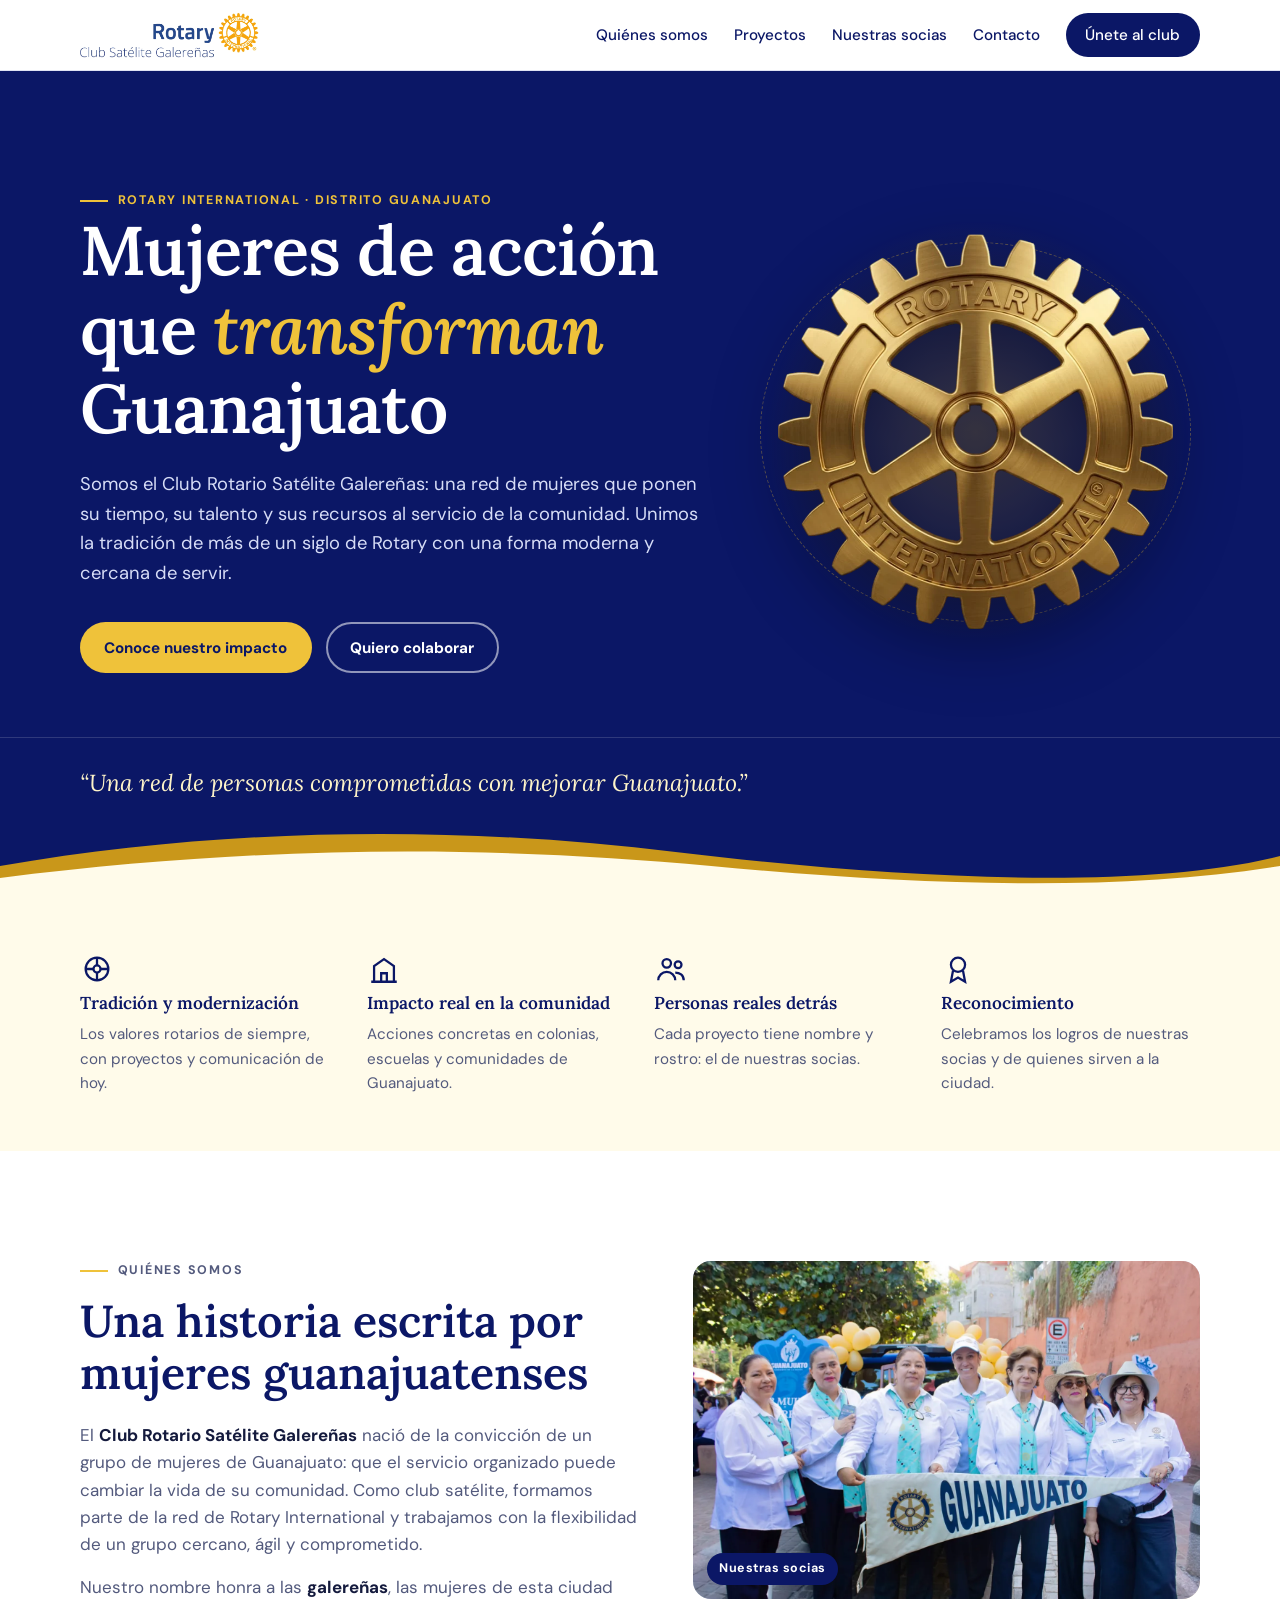
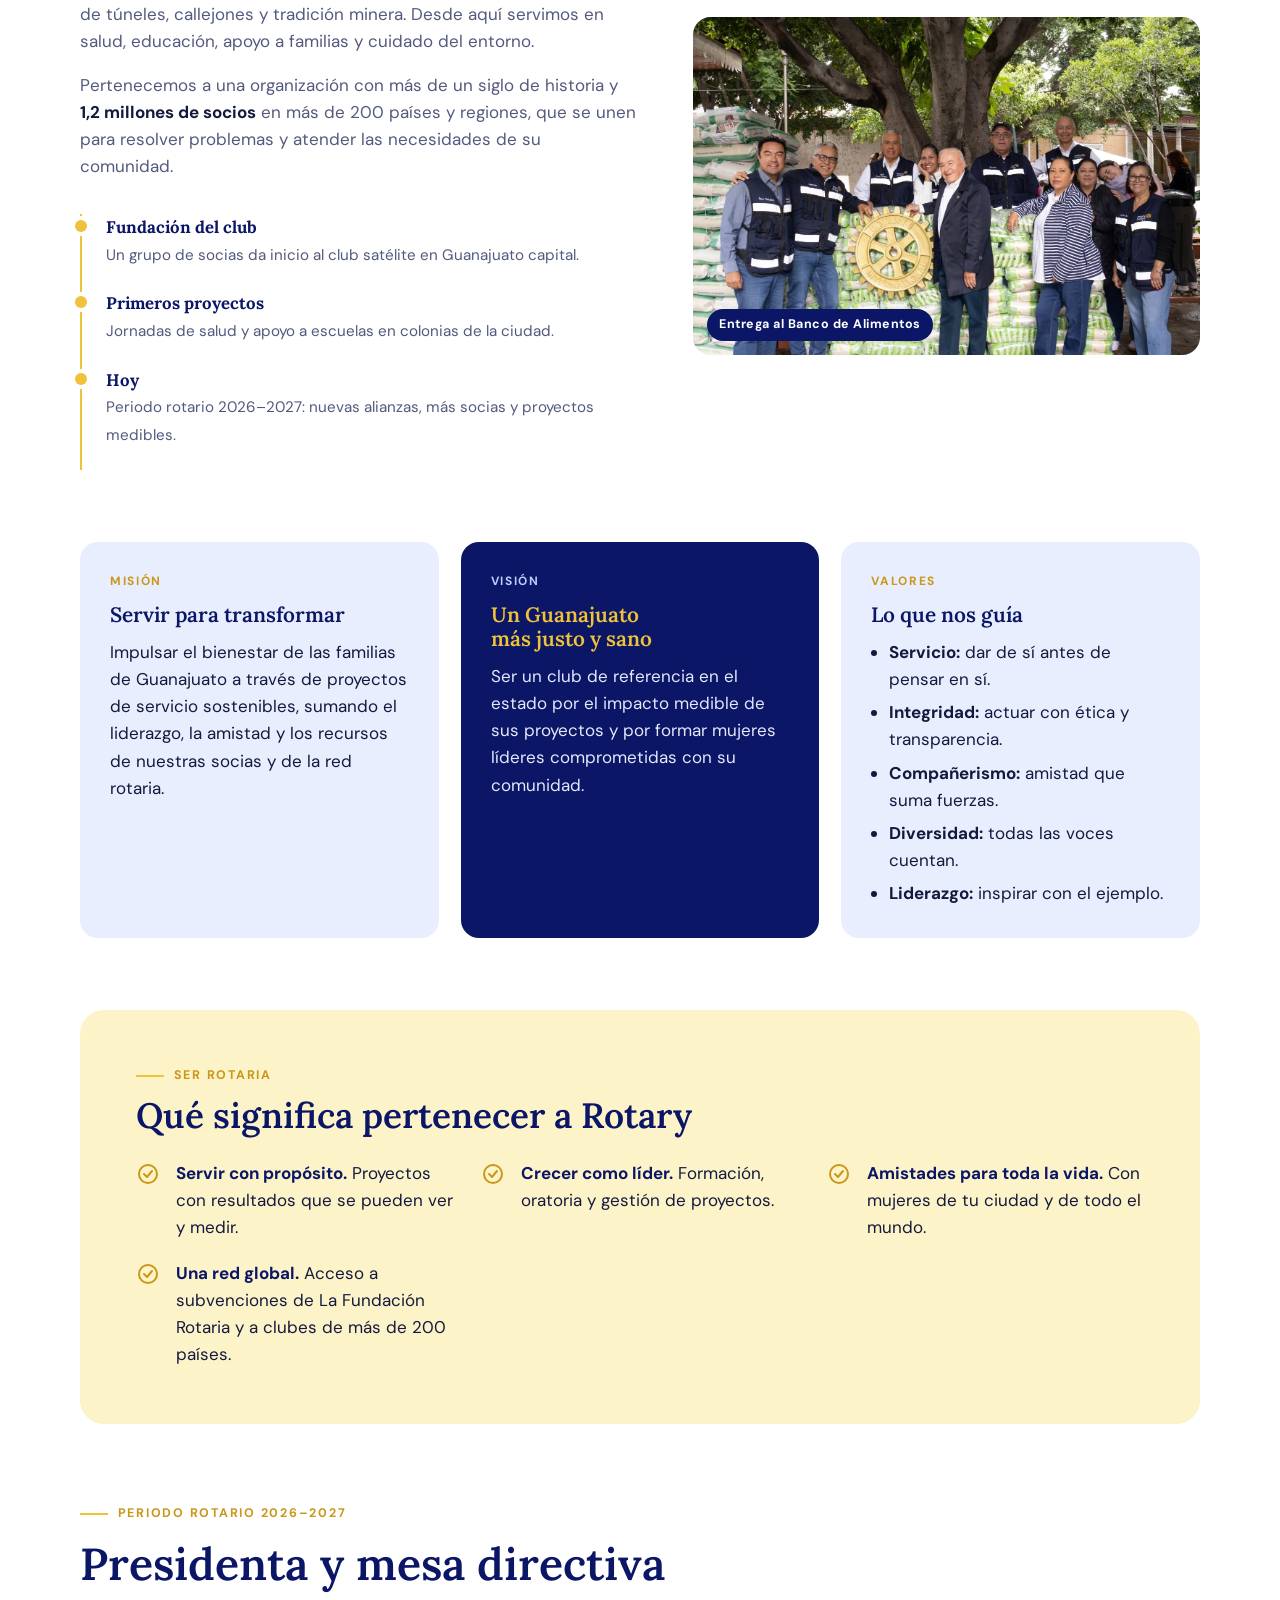
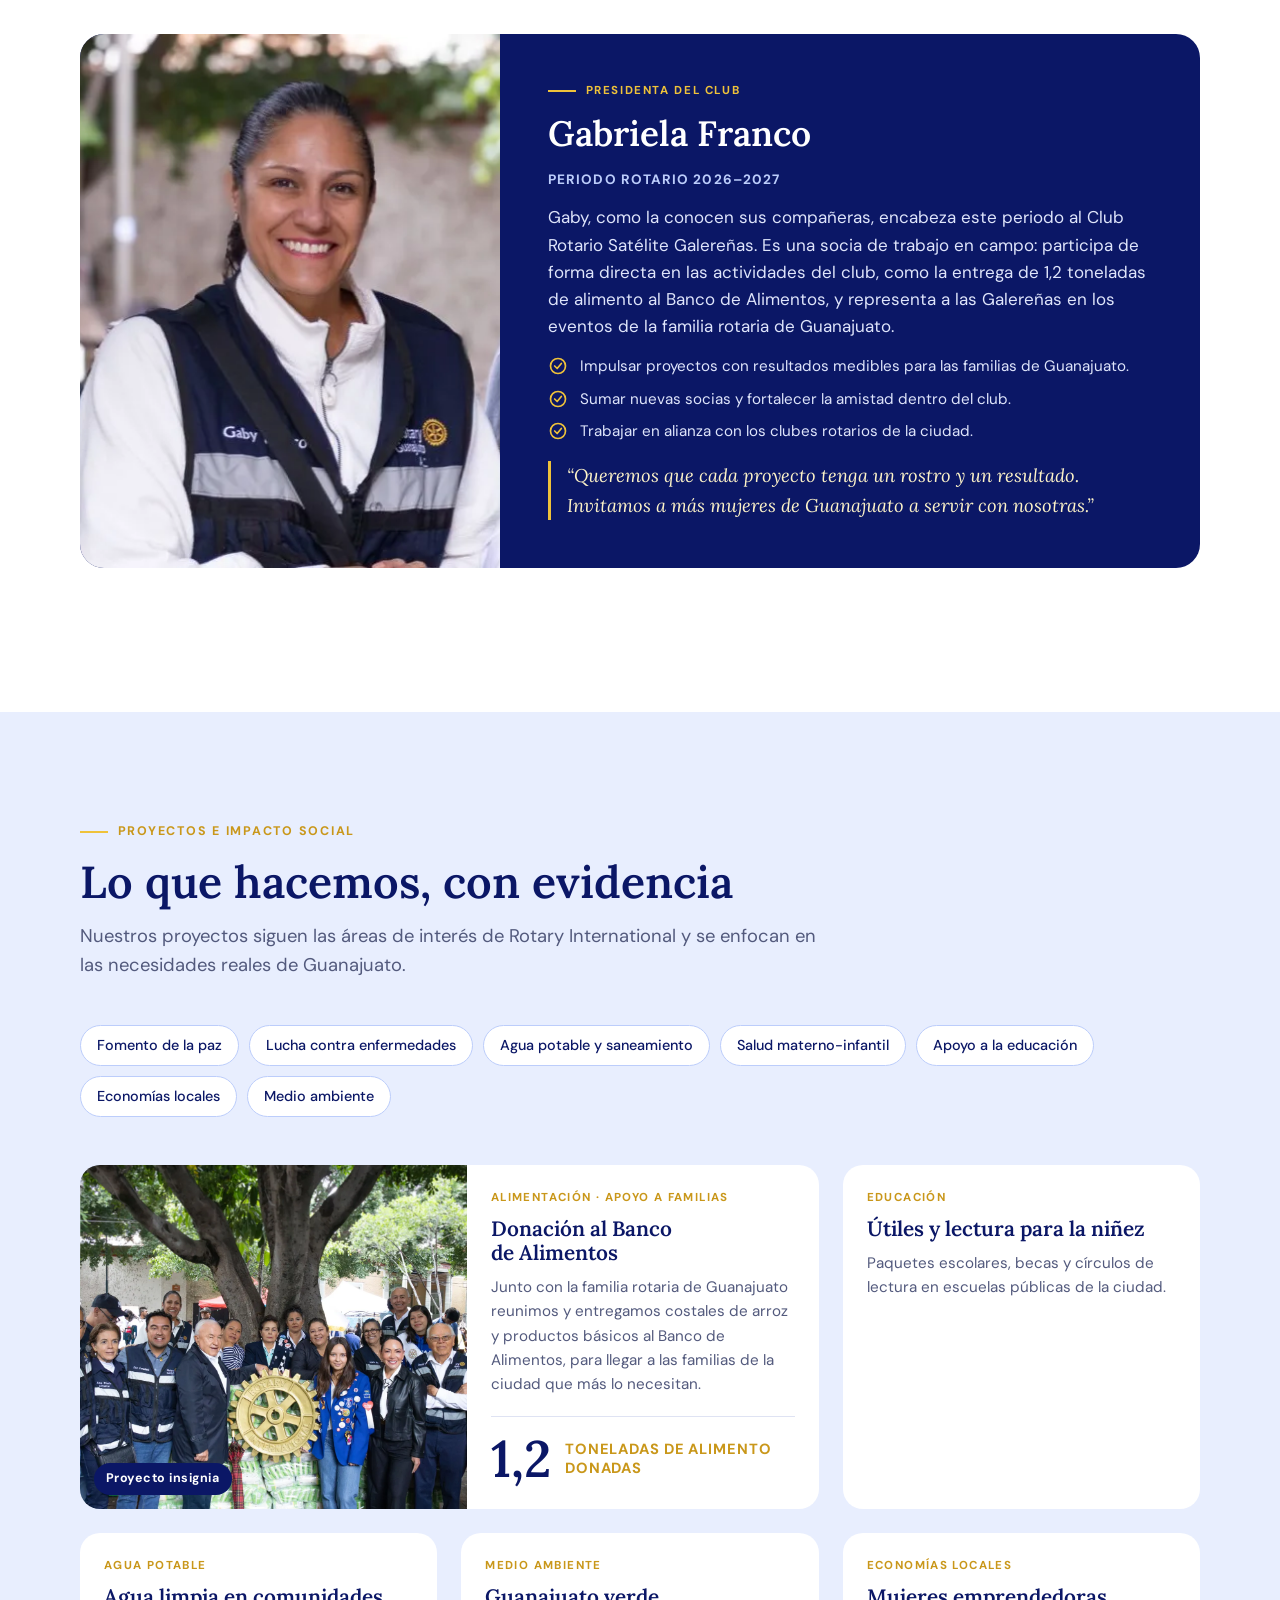
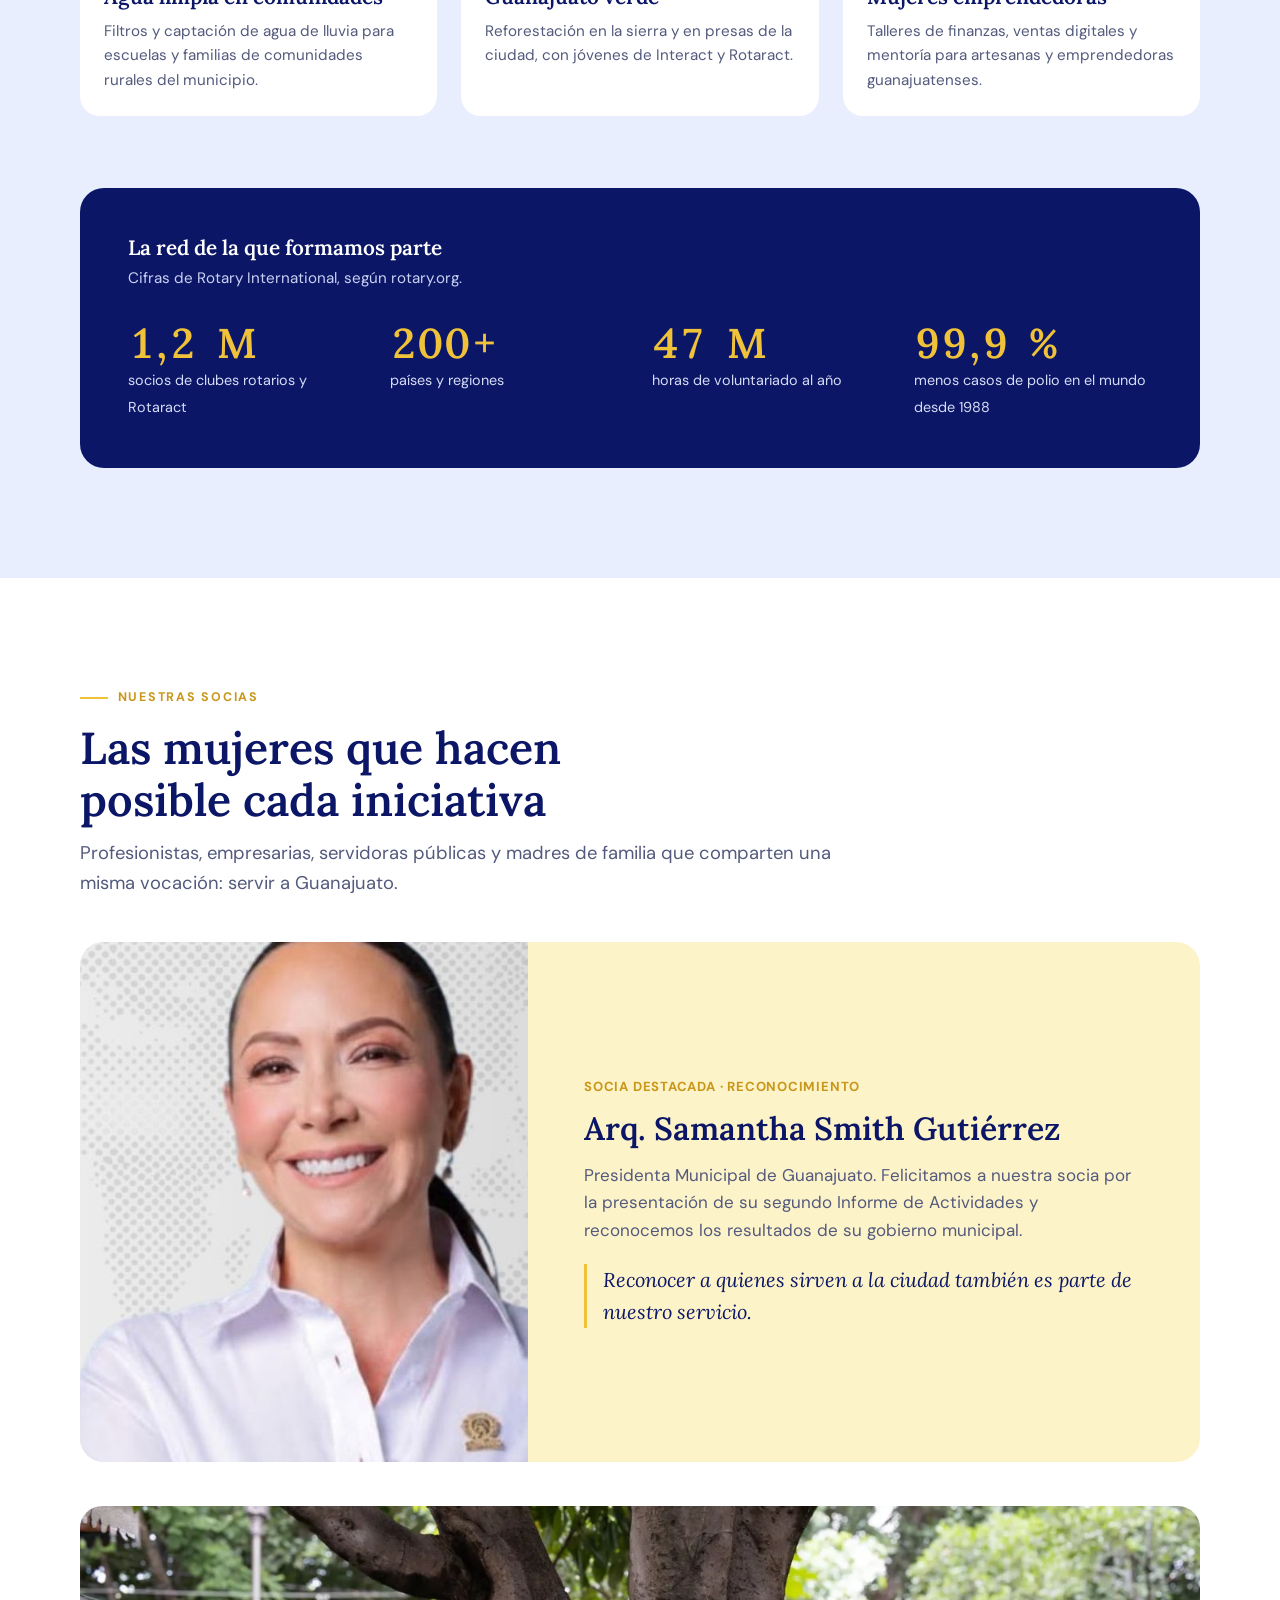
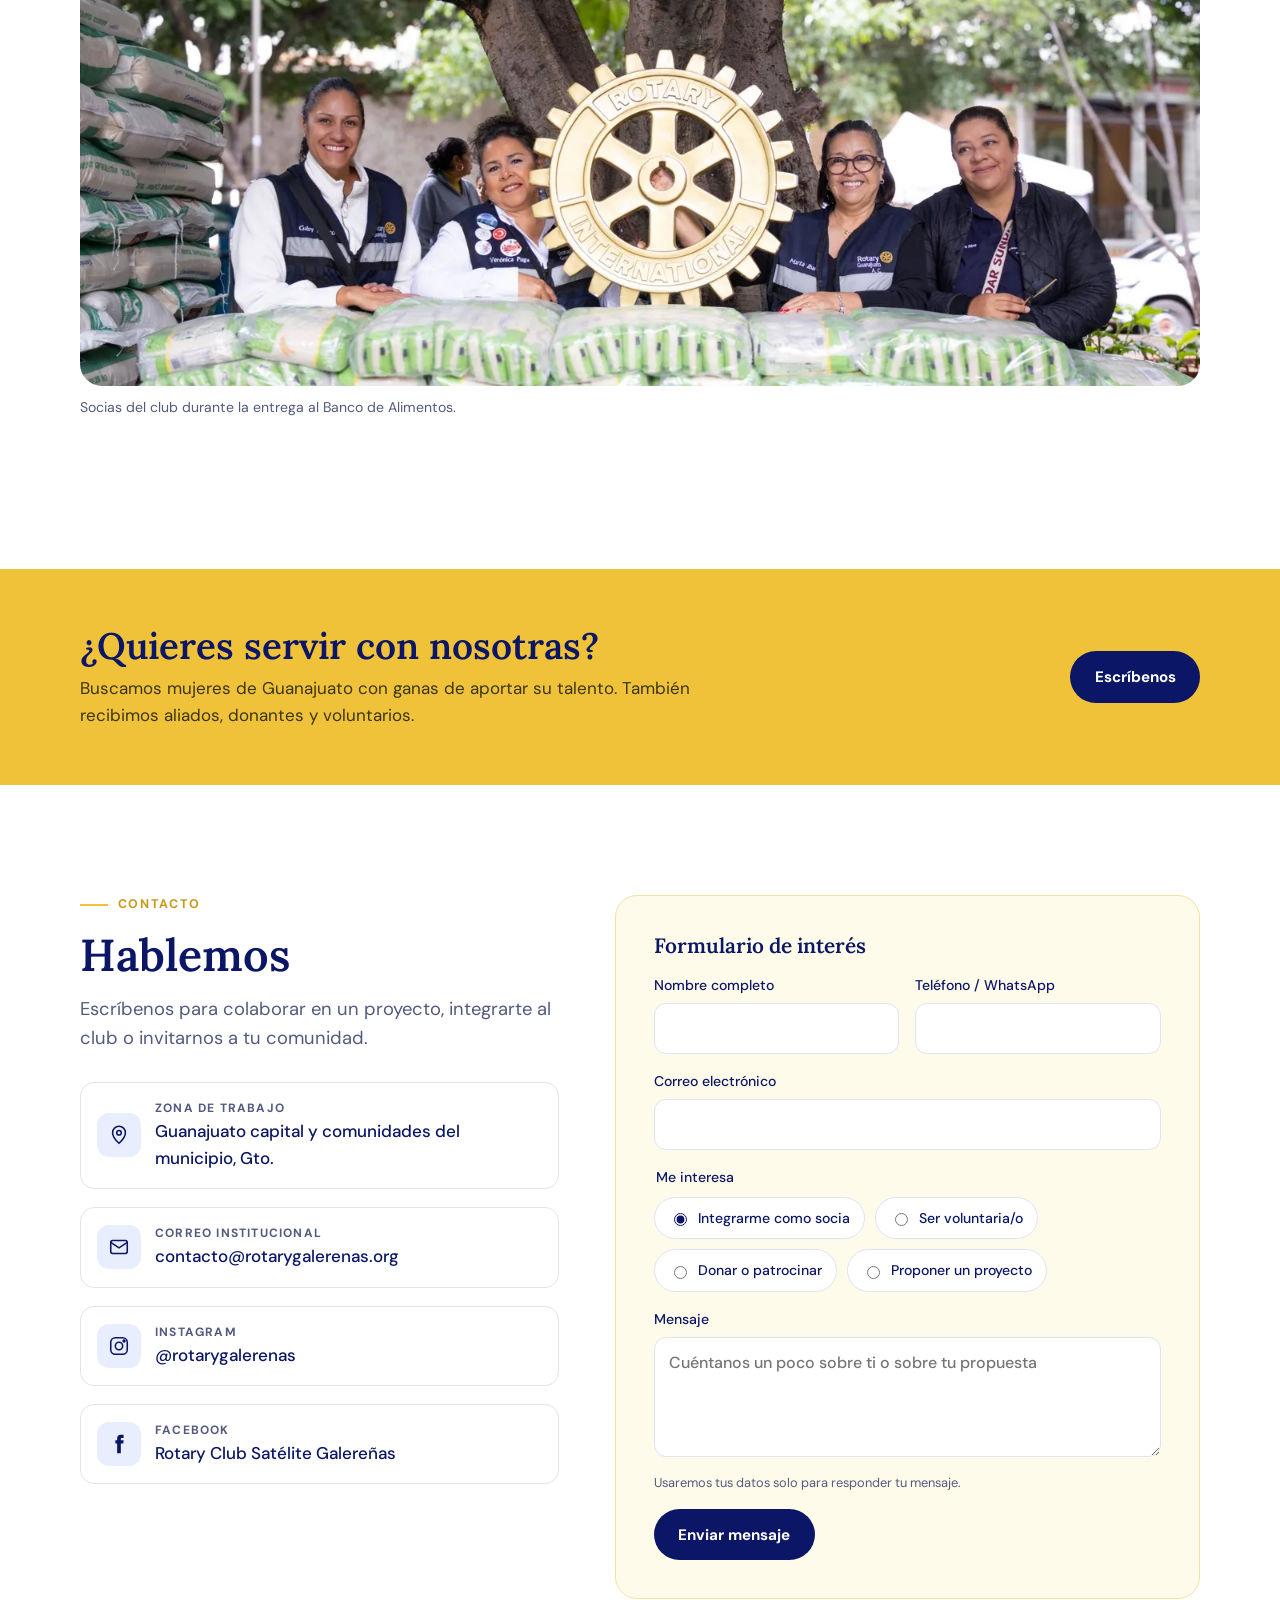
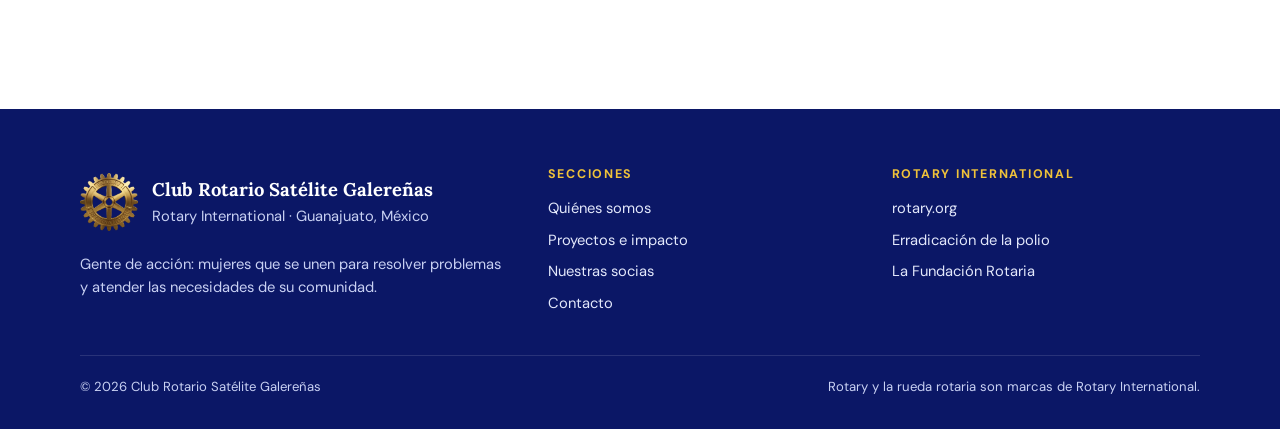
==== index.html @ 15b91aa2 "Add files via upload" ====
<!DOCTYPE html>
<html lang="es">
<head>
<meta charset="utf-8">
<meta name="viewport" content="width=device-width, initial-scale=1, viewport-fit=cover">
<title>Rotary Satélite Galereñas</title>
<meta name="description" content="Club Rotario Satélite Galereñas: mujeres de acción comprometidas con mejorar Guanajuato.">
<meta name="theme-color" content="#0B1766">
<link rel="icon" type="image/png" href="icono.png">
<link rel="apple-touch-icon" href="icono.png">
<!-- Vista previa al compartir el enlace en WhatsApp o Facebook. og:image necesita la dirección completa del sitio publicado. -->
<meta property="og:type" content="website">
<meta property="og:locale" content="es_MX">
<meta property="og:site_name" content="Club Rotario Satélite Galereñas">
<meta property="og:title" content="Club Rotario Satélite Galereñas">
<meta property="og:description" content="Mujeres de acción comprometidas con mejorar Guanajuato.">
<meta property="og:image" content="https://rotarygalerenas.github.io/vista-previa.jpg">
<meta property="og:image:width" content="1200">
<meta property="og:image:height" content="630">
<meta property="og:image:alt" content="Socias del Club Rotario Satélite Galereñas en las calles de Guanajuato">
<meta name="twitter:card" content="summary_large_image">
<link rel="preconnect" href="https://fonts.googleapis.com">
<link rel="preconnect" href="https://fonts.gstatic.com" crossorigin>
<link rel="stylesheet" href="https://fonts.googleapis.com/css2?family=Lora:ital,wght@0,500;0,600;0,700;1,500&family=DM+Sans:opsz,wght@9..40,400;9..40,500;9..40,700&display=swap">
<style>
body{margin:0}img{max-width:100%}[hidden]{display:none!important}

/* Layout: bandas alternas crema / blanco / azul marino; el engrane dorado como hilo visual. Tema único claro, fiel al kit de marca. */
:root{
  --navy:#0B1766; --navy-2:#16257f; --gold:#EFC23A; --gold-deep:#C9971A;
  --cream:#FDF3C8; --cream-soft:#FFFBEA; --lav:#BCCDFB; --lav-soft:#E8EEFE;
  --ink:#141a3d; --muted:#535a7d; --paper:#ffffff; --line:#dfe3f3;
  --f-title:"Lora", Georgia, "Times New Roman", serif;
  --f-body:"DM Sans", system-ui, -apple-system, "Segoe UI", Arial, sans-serif;
  --wrap:1160px;
  color-scheme:light;
}
*{box-sizing:border-box}
html{scroll-behavior:smooth}
@media (prefers-reduced-motion:reduce){html{scroll-behavior:auto}*{animation:none!important;transition:none!important}}
body{background:var(--paper);color:var(--ink);font-family:var(--f-body);font-size:17px;line-height:1.6}
body::before{content:"";position:fixed;inset:0 0 auto;height:env(safe-area-inset-top,0px);z-index:60;background:var(--paper)}
h1,h2,h3{font-family:var(--f-title);color:var(--navy);line-height:1.15;text-wrap:balance;margin:0}
h2{font-size:clamp(1.9rem,4vw,2.8rem);font-weight:600}
h3{font-size:1.3rem;font-weight:600}
p{margin:0}
a{color:inherit}
:focus-visible{outline:3px solid var(--gold);outline-offset:3px;border-radius:4px}
.wrap{max-width:var(--wrap);margin:0 auto;padding-left:max(20px,env(safe-area-inset-left,0px));padding-right:max(20px,env(safe-area-inset-right,0px))}
.eyebrow{font-size:.78rem;font-weight:700;letter-spacing:.14em;text-transform:uppercase;color:var(--gold-deep);display:flex;align-items:center;gap:.6rem}
.eyebrow::before{content:"";width:28px;height:2px;background:var(--gold)}
.lead{font-size:1.15rem;color:var(--muted);max-width:62ch}
section{padding-block:clamp(64px,9vw,110px)}
.sec-head{display:grid;gap:14px;margin-bottom:44px;max-width:760px}
.btn{display:inline-flex;align-items:center;gap:.5rem;font:700 .95rem var(--f-body);padding:.85rem 1.4rem;border-radius:999px;text-decoration:none;border:2px solid transparent;cursor:pointer;transition:transform .2s, background .2s}
.btn:hover{transform:translateY(-2px)}
.btn-gold{background:var(--gold);color:var(--navy)}
.btn-ghost{border-color:rgba(255,255,255,.55);color:#fff;background:transparent}
.btn-navy{background:var(--navy);color:#fff}

/* Header */
header.top{position:sticky;top:env(safe-area-inset-top,0px);z-index:50;background:rgba(255,255,255,.96);backdrop-filter:blur(8px);border-bottom:1px solid var(--line)}
.top .wrap{display:flex;align-items:center;justify-content:space-between;gap:20px;padding-block:12px}
.top img.logo{height:46px;width:auto;display:block}
nav.main{display:flex;gap:26px;align-items:center}
nav.main a{text-decoration:none;font-weight:500;font-size:.95rem;color:var(--navy)}
nav.main a:not(.btn):hover{color:var(--gold-deep)}
nav.main .btn{padding:.6rem 1.1rem;color:#fff}
.menu-btn{display:none;background:none;border:0;padding:8px;cursor:pointer;color:var(--navy)}
@media (max-width:900px){
  .menu-btn{display:block}
  nav.main{position:absolute;top:100%;left:0;right:0;flex-direction:column;align-items:stretch;gap:0;background:#fff;border-bottom:1px solid var(--line);padding:8px max(20px,env(safe-area-inset-right,0px)) 18px max(20px,env(safe-area-inset-left,0px));display:none}
  nav.main.open{display:flex}
  nav.main a{padding:12px 0;border-bottom:1px solid var(--line)}
  nav.main .btn{margin-top:12px;justify-content:center;border-bottom:0}
  .top img.logo{height:38px}
}

/* Hero */
.hero{background:var(--navy);color:#fff;position:relative;overflow:hidden;padding-block:clamp(70px,10vw,120px) 0}
.hero .wrap{display:grid;grid-template-columns:1.25fr .9fr;gap:48px;align-items:center;position:relative;z-index:2}
.hero h1{color:#fff;font-size:clamp(2.4rem,6vw,4.3rem);font-weight:600;letter-spacing:-.01em}
.hero h1 em{font-style:italic;color:var(--gold)}
.hero .lead{color:#d6dcf6;margin-top:22px}
.hero .eyebrow{color:var(--gold)}
.hero-ctas{display:flex;flex-wrap:wrap;gap:14px;margin-top:34px}
.hero-wheel{position:relative;display:grid;place-items:center}
.hero-wheel::before{content:"";position:absolute;width:min(460px,95%);aspect-ratio:1;border-radius:50%;background:radial-gradient(circle,rgba(239,194,58,.28) 0%,rgba(239,194,58,.08) 45%,transparent 70%)}
.hero-wheel img{position:relative;width:min(420px,88%);height:auto;animation:spin 60s linear infinite;filter:drop-shadow(0 18px 36px rgba(0,0,0,.45));will-change:transform}
.hero-wheel:hover img{animation-play-state:paused}
@keyframes spin{to{transform:rotate(360deg)}}
.hero-wheel .ring{position:absolute;inset:2%;border:1px dashed rgba(239,194,58,.35);border-radius:50%}
.hero-quote{margin-top:64px;border-top:1px solid rgba(255,255,255,.15);position:relative;z-index:2}
.hero-quote .wrap{display:block;padding-block:26px}
.hero-quote p{font-family:var(--f-title);font-style:italic;font-size:clamp(1.1rem,2.4vw,1.45rem);color:var(--cream)}
.wave{display:block;width:100%;height:70px;margin-top:-1px}
@media (max-width:820px){.hero .wrap{grid-template-columns:1fr}.hero-wheel{order:-1}.hero-wheel img{width:220px}.hero-wheel::before{width:300px}}

/* Pilares (fortalezas) */
.pillars{background:var(--cream-soft);padding-block:56px}
.pillars .wrap{display:grid;grid-template-columns:repeat(4,1fr);gap:28px}
.pillar{display:grid;gap:8px;align-content:start}
.pillar svg{width:34px;height:34px;color:var(--navy)}
.pillar h3{font-size:1.08rem}
.pillar p{font-size:.95rem;color:var(--muted)}
@media (max-width:860px){.pillars .wrap{grid-template-columns:repeat(2,1fr)}}
@media (max-width:460px){.pillars .wrap{grid-template-columns:1fr}}

/* Quiénes somos */
.about-grid{display:grid;grid-template-columns:1.1fr 1fr;gap:56px;align-items:start}
.about-grid > *{min-width:0}
.story p+p{margin-top:16px}
.story p{color:var(--muted)}
.story strong{color:var(--ink)}
.photo{position:relative;border-radius:18px;overflow:hidden;background:linear-gradient(150deg,var(--lav) 0%,var(--lav-soft) 60%,var(--cream) 100%);aspect-ratio:4/3;max-width:100%;display:grid;place-items:center;color:var(--navy)}
.photo .ph{display:grid;justify-items:center;gap:8px;text-align:center;padding:20px;opacity:.75}
.photo .ph svg{width:44px;height:44px}
.photo .ph span{font-size:.82rem;font-weight:500;letter-spacing:.04em}
.photo img.real{position:absolute;inset:0;width:100%;height:100%;object-fit:cover;display:block}
.photo .cap{z-index:1;position:absolute;left:14px;bottom:14px;background:var(--navy);color:#fff;font-size:.78rem;font-weight:700;padding:6px 12px;border-radius:999px;letter-spacing:.04em}
.timeline{margin-top:34px;display:grid;gap:0;border-left:2px solid var(--gold);padding-left:24px}
.tl{position:relative;padding-bottom:22px}
.tl::before{content:"";position:absolute;left:-31px;top:6px;width:12px;height:12px;border-radius:50%;background:var(--gold);box-shadow:0 0 0 4px #fff}
.tl b{font-family:var(--f-title);color:var(--navy);font-size:1.05rem;display:block}
.tl span{color:var(--muted);font-size:.95rem}
@media (max-width:860px){.about-grid{grid-template-columns:1fr;gap:36px}}

.mvv{display:grid;grid-template-columns:repeat(3,1fr);gap:22px;margin-top:72px}
.mvv article{background:var(--lav-soft);border-radius:18px;padding:30px;display:grid;gap:12px;align-content:start}
.mvv article:nth-child(2){background:var(--navy);color:#e3e8fb}
.mvv article:nth-child(2) h3{color:var(--gold)}
.mvv .k{font-size:.75rem;font-weight:700;letter-spacing:.14em;text-transform:uppercase;color:var(--gold-deep)}
.mvv article:nth-child(2) .k{color:var(--lav)}
.mvv ul{margin:0;padding-left:1.1rem;display:grid;gap:6px}
@media (max-width:860px){.mvv{grid-template-columns:1fr}}

.belong{margin-top:72px;display:grid;grid-template-columns:1fr;gap:48px;align-items:center;background:var(--cream);border-radius:24px;padding:clamp(28px,5vw,56px)}
.belong > *{min-width:0}
.belong ul{list-style:none;margin:24px 0 0;padding:0;display:grid;grid-template-columns:repeat(auto-fit,minmax(240px,1fr));gap:18px 28px}
.belong li{display:grid;grid-template-columns:28px 1fr;gap:12px;align-items:start}
.belong li svg{width:24px;height:24px;color:var(--gold-deep);margin-top:2px}
.belong li b{color:var(--navy)}
.test4{background:#fff;border-radius:18px;padding:28px;border:1px solid #f1e3a6}
.test4 h3{margin-bottom:16px}
.test4 ol{margin:0;padding-left:1.3rem;display:grid;gap:10px;font-family:var(--f-title);font-size:1.08rem;color:var(--navy)}
.test4 small{display:block;margin-top:14px;color:var(--muted);font-size:.85rem}
@media (max-width:860px){.belong{grid-template-columns:1fr}}

/* Mesa directiva */
.board{margin-top:80px}
.board-grid{display:grid;grid-template-columns:repeat(4,1fr);gap:22px}
.member{display:grid;gap:10px;text-align:left}
.avatar{aspect-ratio:1;border-radius:16px;background:var(--lav-soft);display:grid;place-items:center;font-family:var(--f-title);font-size:2rem;color:var(--navy);max-width:100%}
.member.lead-card .avatar{background:var(--navy);color:var(--gold)}
.member b{font-family:var(--f-title);color:var(--navy);font-size:1.05rem}
.member span{font-size:.85rem;color:var(--muted);text-transform:uppercase;letter-spacing:.08em;font-weight:700}
.president{display:grid;grid-template-columns:minmax(0,.75fr) minmax(0,1.25fr);gap:0;align-items:stretch;margin-bottom:34px;border-radius:24px;overflow:hidden;background:var(--navy);color:#dfe5fb}
.president img{width:100%;height:100%;min-height:340px;object-fit:cover;object-position:center 20%;display:block}
.president .pbody{padding:clamp(26px,4vw,48px);display:grid;gap:14px;align-content:center}
.president h3{color:#fff;font-size:clamp(1.6rem,3vw,2.2rem)}
.president .eyebrow{color:var(--gold)}
.president .period{font-size:.85rem;font-weight:700;letter-spacing:.08em;text-transform:uppercase;color:var(--lav)}
.president blockquote{margin:4px 0 0;font-family:var(--f-title);font-style:italic;font-size:1.15rem;color:var(--cream);border-left:3px solid var(--gold);padding-left:16px}
.president ul{margin:0;padding:0;list-style:none;display:grid;gap:8px}
.president li{display:grid;grid-template-columns:22px 1fr;gap:10px;font-size:.95rem}
.president li svg{width:20px;height:20px;color:var(--gold);margin-top:2px}
.note{font-size:.85rem;color:var(--muted);background:var(--cream-soft);border:1px dashed var(--gold);padding:10px 14px;border-radius:10px;margin-top:22px}
@media (max-width:860px){.board-grid{grid-template-columns:repeat(2,1fr)}}
@media (max-width:760px){.president{grid-template-columns:1fr}.president img{min-height:0;aspect-ratio:4/3.4;max-height:420px}}

/* Proyectos */
.projects{background:var(--lav-soft)}
.areas{display:flex;flex-wrap:wrap;gap:10px;margin-bottom:48px}
.chip{background:#fff;border:1px solid var(--lav);color:var(--navy);font-weight:500;font-size:.9rem;padding:8px 16px;border-radius:999px}
.proj-grid{display:grid;grid-template-columns:repeat(3,1fr);gap:24px}
.proj{background:#fff;border-radius:20px;overflow:hidden;display:grid;grid-template-rows:auto 1fr}
.proj .photo{border-radius:0;aspect-ratio:16/10}
.proj .body{padding:24px;display:grid;gap:10px;align-content:start}
.proj .tag{font-size:.72rem;font-weight:700;letter-spacing:.12em;text-transform:uppercase;color:var(--gold-deep)}
.proj p{color:var(--muted);font-size:.95rem}
.proj .res{margin-top:6px;padding-top:12px;border-top:1px solid var(--line);font-size:.88rem;color:var(--navy);font-weight:500}
.big-res{display:flex;align-items:center;gap:14px;margin-top:10px;padding-top:16px;border-top:1px solid var(--line)}
.big-res b{font-family:var(--f-title);font-size:3.2rem;line-height:1;color:var(--navy);font-weight:600}
.big-res span{font-size:.92rem;font-weight:700;color:var(--gold-deep);text-transform:uppercase;letter-spacing:.06em;line-height:1.3}
.proj.feature{grid-column:span 2;grid-template-columns:1.1fr 1fr;grid-template-rows:none}
.proj.feature .photo{aspect-ratio:auto;height:100%;min-height:260px}
@media (max-width:960px){.proj-grid{grid-template-columns:repeat(2,1fr)}.big-res{display:flex;align-items:center;gap:14px;margin-top:10px;padding-top:16px;border-top:1px solid var(--line)}
.big-res b{font-family:var(--f-title);font-size:3.2rem;line-height:1;color:var(--navy);font-weight:600}
.big-res span{font-size:.92rem;font-weight:700;color:var(--gold-deep);text-transform:uppercase;letter-spacing:.06em;line-height:1.3}
.proj.feature{grid-column:span 2}}
@media (max-width:620px){.proj-grid{grid-template-columns:1fr}.big-res{display:flex;align-items:center;gap:14px;margin-top:10px;padding-top:16px;border-top:1px solid var(--line)}
.big-res b{font-family:var(--f-title);font-size:3.2rem;line-height:1;color:var(--navy);font-weight:600}
.big-res span{font-size:.92rem;font-weight:700;color:var(--gold-deep);text-transform:uppercase;letter-spacing:.06em;line-height:1.3}
.proj.feature{grid-column:auto;grid-template-columns:1fr}.proj.feature .photo{min-height:200px}}

.numbers{margin-top:72px;background:var(--navy);border-radius:24px;padding:clamp(28px,5vw,48px);color:#fff}
.numbers h3{color:#fff;margin-bottom:6px}
.numbers > p{color:#c9d1f3;font-size:.95rem}
.num-grid{display:grid;grid-template-columns:repeat(4,1fr);gap:24px;margin-top:30px}
.num b{display:block;font-family:var(--f-title);font-size:clamp(1.8rem,3.6vw,2.6rem);color:var(--gold);font-weight:600;font-variant-numeric:tabular-nums;line-height:1.1}
.num span{font-size:.9rem;color:#d6dcf6}
@media (max-width:820px){.num-grid{grid-template-columns:repeat(2,1fr)}}

/* Socias */
.featured{display:grid;grid-template-columns:.8fr 1.2fr;gap:0;background:var(--cream);border-radius:24px;overflow:hidden;margin-bottom:44px}
.featured > *{min-width:0}
.featured img{width:100%;height:100%;object-fit:cover;object-position:top;display:block;max-height:520px;background:#eee}
.featured .txt{padding:clamp(28px,5vw,56px);display:grid;gap:14px;align-content:center}
.featured .role{font-weight:700;color:var(--gold-deep);letter-spacing:.06em;text-transform:uppercase;font-size:.82rem}
.featured blockquote{margin:6px 0 0;font-family:var(--f-title);font-style:italic;font-size:1.25rem;color:var(--navy);border-left:3px solid var(--gold);padding-left:16px}
@media (max-width:760px){.featured{grid-template-columns:1fr}.featured img{max-height:380px}}
.group-photo{margin:0 0 40px;display:grid;gap:10px}
.group-photo img{width:100%;aspect-ratio:21/9;object-fit:cover;object-position:center 35%;border-radius:22px;display:block}
.group-photo figcaption{font-size:.88rem;color:var(--muted)}
@media (max-width:620px){.group-photo img{aspect-ratio:4/3}}
.socias-grid{display:grid;grid-template-columns:repeat(4,1fr);gap:22px}
.socia{display:grid;gap:8px}
.socia .avatar{border-radius:50% 50% 16px 16px}
.socia:nth-child(3n+1) .avatar{background:var(--cream)}
.socia:nth-child(3n+2) .avatar{background:var(--lav)}
.socia b{font-family:var(--f-title);color:var(--navy)}
.socia span{font-size:.88rem;color:var(--muted)}
.socia .avoc{font-size:.8rem;font-weight:700;color:var(--gold-deep);text-transform:uppercase;letter-spacing:.08em}
@media (max-width:860px){.group-photo{margin:0 0 40px;display:grid;gap:10px}
.group-photo img{width:100%;aspect-ratio:21/9;object-fit:cover;object-position:center 35%;border-radius:22px;display:block}
.group-photo figcaption{font-size:.88rem;color:var(--muted)}
@media (max-width:620px){.group-photo img{aspect-ratio:4/3}}
.socias-grid{grid-template-columns:repeat(2,1fr)}}

/* Únete */
.join{background:var(--gold);padding-block:56px}
.join .wrap{display:flex;flex-wrap:wrap;gap:24px;align-items:center;justify-content:space-between}
.join h2{font-size:clamp(1.6rem,3.4vw,2.3rem)}
.join p{color:#3b3410;margin-top:8px;max-width:56ch}

/* Contacto */
.contact-grid{display:grid;grid-template-columns:.9fr 1.1fr;gap:56px;align-items:start}
.contact-grid > *{min-width:0}
.cinfo{display:grid;gap:18px}
.crow{display:grid;grid-template-columns:44px 1fr;gap:14px;align-items:center;padding:16px;border:1px solid var(--line);border-radius:14px}
.crow .ic{width:44px;height:44px;border-radius:12px;background:var(--lav-soft);display:grid;place-items:center;color:var(--navy)}
.crow .ic svg{width:22px;height:22px}
.crow small{display:block;font-size:.75rem;text-transform:uppercase;letter-spacing:.1em;color:var(--muted);font-weight:700}
.crow .val{font-weight:500;color:var(--navy);word-break:break-word;user-select:all}
.crow a.val{text-decoration:none}
.crow a.val:hover{text-decoration:underline}
form.cform{background:var(--cream-soft);border:1px solid #f1e3a6;border-radius:22px;padding:clamp(22px,4vw,38px);display:grid;gap:16px}
.frow{display:grid;grid-template-columns:1fr 1fr;gap:16px}
.frow > *{min-width:0}
@media (max-width:560px){.frow{grid-template-columns:1fr}}
label{display:grid;gap:6px;font-size:.88rem;font-weight:500;color:var(--navy)}
input,select,textarea{font:inherit;font-size:1rem;padding:12px 14px;border-radius:12px;border:1.5px solid var(--line);background:#fff;color:var(--ink);width:100%}
input:focus,select:focus,textarea:focus{outline:none;border-color:var(--navy);box-shadow:0 0 0 3px var(--lav)}
textarea{min-height:120px;resize:vertical}
.interest{display:flex;flex-wrap:wrap;gap:10px}
.interest label{display:flex;align-items:center;gap:8px;background:#fff;border:1.5px solid var(--line);padding:9px 14px;border-radius:999px;cursor:pointer;font-weight:500}
.interest input{width:auto;accent-color:var(--navy)}
.privacy{font-size:.8rem;color:var(--muted)}
.ok{background:var(--navy);color:#fff;border-radius:16px;padding:20px;display:grid;gap:12px}
.ok b{color:var(--gold);font-family:var(--f-title);font-size:1.15rem}
.ok pre{white-space:pre-wrap;background:rgba(255,255,255,.08);padding:12px;border-radius:10px;font:inherit;font-size:.9rem;margin:0;color:#e3e8fb}
.ok .btn{justify-self:start}
.err{color:#a3221a;font-size:.88rem}
@media (max-width:860px){.contact-grid{grid-template-columns:1fr}}

/* Footer */
footer{background:var(--navy);color:#c9d1f3;padding-block:56px 32px;font-size:.92rem}
footer .grid{display:grid;grid-template-columns:1.4fr 1fr 1fr;gap:36px}
footer .brand{display:flex;gap:14px;align-items:center}
footer .brand img{width:58px;height:auto}
footer .brand b{font-family:var(--f-title);color:#fff;font-size:1.15rem;display:block}
footer h4{color:var(--gold);font-size:.78rem;letter-spacing:.14em;text-transform:uppercase;margin:0 0 12px}
footer ul{list-style:none;margin:0;padding:0;display:grid;gap:8px}
footer a{text-decoration:none;color:#e3e8fb}
footer a:hover{color:var(--gold)}
footer .legal{margin-top:40px;padding-top:20px;border-top:1px solid rgba(255,255,255,.12);display:flex;flex-wrap:wrap;justify-content:space-between;gap:10px;font-size:.82rem}
@media (max-width:760px){footer .grid{grid-template-columns:1fr}}
</style>
</head>
<body>

<!-- ===== SVG reutilizables ===== -->
<svg width="0" height="0" style="position:absolute" aria-hidden="true">
  <symbol id="i-cam" viewBox="0 0 24 24" fill="none" stroke="currentColor" stroke-width="1.6" stroke-linecap="round" stroke-linejoin="round"><path d="M4 8h3l2-3h6l2 3h3v11H4z"/><circle cx="12" cy="13" r="3.5"/></symbol>
  <symbol id="i-check" viewBox="0 0 24 24" fill="none" stroke="currentColor" stroke-width="2" stroke-linecap="round" stroke-linejoin="round"><circle cx="12" cy="12" r="9"/><path d="m8 12 3 3 5-6"/></symbol>
  <symbol id="i-mail" viewBox="0 0 24 24" fill="none" stroke="currentColor" stroke-width="1.7"><rect x="3" y="5" width="18" height="14" rx="2"/><path d="m3 7 9 6 9-6"/></symbol>
  <symbol id="i-pin" viewBox="0 0 24 24" fill="none" stroke="currentColor" stroke-width="1.7"><path d="M12 21s-7-6.2-7-11.5A7 7 0 0 1 19 9.5C19 14.8 12 21 12 21z"/><circle cx="12" cy="9.5" r="2.5"/></symbol>
  <symbol id="i-ig" viewBox="0 0 24 24" fill="none" stroke="currentColor" stroke-width="1.7"><rect x="3" y="3" width="18" height="18" rx="5"/><circle cx="12" cy="12" r="4"/><circle cx="17.5" cy="6.5" r="1" fill="currentColor"/></symbol>
  <symbol id="i-fb" viewBox="0 0 24 24" fill="currentColor"><path d="M14 8V6.5c0-.7.2-1 1.1-1H17V2h-2.8C11 2 10 3.5 10 6v2H8v3.5h2V22h4V11.5h2.7L17 8z"/></symbol>
</svg>

<header class="top">
  <div class="wrap">
    <a href="#inicio" aria-label="Inicio"><img class="logo" src="logo-rotary-galerenas.png" alt="Rotary Club Satélite Galereñas"></a>
    <button class="menu-btn" id="menuBtn" aria-label="Abrir menú" aria-expanded="false" aria-controls="mainNav">
      <svg width="28" height="28" viewBox="0 0 24 24" fill="none" stroke="currentColor" stroke-width="2" stroke-linecap="round"><path d="M4 7h16M4 12h16M4 17h16"/></svg>
    </button>
    <nav class="main" id="mainNav">
      <a href="#quienes">Quiénes somos</a>
      <a href="#proyectos">Proyectos</a>
      <a href="#socias">Nuestras socias</a>
      <a href="#contacto">Contacto</a>
      <a href="#contacto" class="btn btn-navy">Únete al club</a>
    </nav>
  </div>
</header>

<main>
<!-- ===== 1. INICIO ===== -->
<div class="hero" id="inicio">
  <div class="wrap">
    <div>
      <p class="eyebrow">Rotary International · Distrito Guanajuato</p>
      <h1>Mujeres de acción que <em>transforman</em> Guanajuato</h1>
      <p class="lead">Somos el Club Rotario Satélite Galereñas: una red de mujeres que ponen su tiempo, su talento y sus recursos al servicio de la comunidad. Unimos la tradición de más de un siglo de Rotary con una forma moderna y cercana de servir.</p>
      <div class="hero-ctas">
        <a href="#proyectos" class="btn btn-gold">Conoce nuestro impacto</a>
        <a href="#contacto" class="btn btn-ghost">Quiero colaborar</a>
      </div>
    </div>
    <div class="hero-wheel" aria-hidden="true">
      <span class="ring"></span>
      <img src="rueda-rotaria.webp" alt="">
    </div>
  </div>
  <div class="hero-quote"><div class="wrap"><p>“Una red de personas comprometidas con mejorar Guanajuato.”</p></div></div>
  <svg class="wave" viewBox="0 0 1440 70" preserveAspectRatio="none" aria-hidden="true">
    <path d="M0 70V40C260 0 520 0 760 26s520 40 680 4v40z" fill="#C9971A"/>
    <path d="M0 70V52C300 18 560 20 800 40s460 26 640 0v30z" fill="#FFFBEA"/>
  </svg>
</div>

<div class="pillars">
  <div class="wrap">
    <div class="pillar">
      <svg viewBox="0 0 24 24" fill="none" stroke="currentColor" stroke-width="1.6"><circle cx="12" cy="12" r="8"/><circle cx="12" cy="12" r="2.5"/><path d="M12 4v5.5M12 14.5V20M4 12h5.5M14.5 12H20"/></svg>
      <h3>Tradición y modernización</h3>
      <p>Los valores rotarios de siempre, con proyectos y comunicación de hoy.</p>
    </div>
    <div class="pillar">
      <svg viewBox="0 0 24 24" fill="none" stroke="currentColor" stroke-width="1.6"><path d="M3 21h18M5 21V10l7-5 7 5v11M10 21v-6h4v6"/></svg>
      <h3>Impacto real en la comunidad</h3>
      <p>Acciones concretas en colonias, escuelas y comunidades de Guanajuato.</p>
    </div>
    <div class="pillar">
      <svg viewBox="0 0 24 24" fill="none" stroke="currentColor" stroke-width="1.6"><circle cx="9" cy="8" r="3"/><circle cx="17" cy="9" r="2.4"/><path d="M3 20c0-3.3 2.7-6 6-6s6 2.7 6 6M15 14.5c3 0 6 1.8 6 5.5"/></svg>
      <h3>Personas reales detrás</h3>
      <p>Cada proyecto tiene nombre y rostro: el de nuestras socias.</p>
    </div>
    <div class="pillar">
      <svg viewBox="0 0 24 24" fill="none" stroke="currentColor" stroke-width="1.6"><circle cx="12" cy="9" r="5"/><path d="m8.5 13-1.5 8 5-3 5 3-1.5-8"/></svg>
      <h3>Reconocimiento</h3>
      <p>Celebramos los logros de nuestras socias y de quienes sirven a la ciudad.</p>
    </div>
  </div>
</div>

<!-- ===== 2. QUIÉNES SOMOS ===== -->
<section id="quienes">
  <div class="wrap">
    <div class="about-grid">
      <div class="story">
        <div class="sec-head" style="margin-bottom:24px">
          <p class="eyebrow">Quiénes somos</p>
          <h2>Una historia escrita por mujeres guanajuatenses</h2>
        </div>
        <p>El <strong>Club Rotario Satélite Galereñas</strong> nació de la convicción de un grupo de mujeres de Guanajuato: que el servicio organizado puede cambiar la vida de su comunidad. Como club satélite, formamos parte de la red de Rotary International y trabajamos con la flexibilidad de un grupo cercano, ágil y comprometido.</p>
        <p>Nuestro nombre honra a las <strong>galereñas</strong>, las mujeres de esta ciudad de túneles, callejones y tradición minera. Desde aquí servimos en salud, educación, apoyo a familias y cuidado del entorno.</p>
        <p>Pertenecemos a una organización con más de un siglo de historia y <strong>1,2 millones de socios</strong> en más de 200 países y regiones, que se unen para resolver problemas y atender las necesidades de su comunidad.</p>
        <div class="timeline" aria-label="Trayectoria del club">
          <div class="tl"><b>Fundación del club</b><span>Un grupo de socias da inicio al club satélite en Guanajuato capital.</span></div>
          <div class="tl"><b>Primeros proyectos</b><span>Jornadas de salud y apoyo a escuelas en colonias de la ciudad.</span></div>
          <div class="tl"><b>Hoy</b><span>Periodo rotario 2026–2027: nuevas alianzas, más socias y proyectos medibles.</span></div>
        </div>
      </div>
      <div style="display:grid;gap:18px">
        <div class="photo" style="aspect-ratio:3/2">
          <img class="real" src="socias-guanajuato.webp" alt="Socias del club con uniforme blanco y el banderín rotario de Guanajuato en las calles de la ciudad" loading="lazy">
          <span class="cap">Nuestras socias</span>
        </div>
        <div class="photo" style="aspect-ratio:3/2">
          <img class="real" src="banco-de-alimentos.webp" alt="Rotarios de Guanajuato junto a los costales de alimento donados al Banco de Alimentos" loading="lazy">
          <span class="cap">Entrega al Banco de Alimentos</span>
        </div>
      </div>
    </div>

    <div class="mvv">
      <article>
        <span class="k">Misión</span>
        <h3>Servir para transformar</h3>
        <p>Impulsar el bienestar de las familias de Guanajuato a través de proyectos de servicio sostenibles, sumando el liderazgo, la amistad y los recursos de nuestras socias y de la red rotaria.</p>
      </article>
      <article>
        <span class="k">Visión</span>
        <h3>Un Guanajuato más justo y sano</h3>
        <p>Ser un club de referencia en el estado por el impacto medible de sus proyectos y por formar mujeres líderes comprometidas con su comunidad.</p>
      </article>
      <article>
        <span class="k">Valores</span>
        <h3>Lo que nos guía</h3>
        <ul>
          <li><b>Servicio:</b> dar de sí antes de pensar en sí.</li>
          <li><b>Integridad:</b> actuar con ética y transparencia.</li>
          <li><b>Compañerismo:</b> amistad que suma fuerzas.</li>
          <li><b>Diversidad:</b> todas las voces cuentan.</li>
          <li><b>Liderazgo:</b> inspirar con el ejemplo.</li>
        </ul>
      </article>
    </div>

    <div class="belong">
      <div>
        <p class="eyebrow">Ser rotaria</p>
        <h2 style="margin-top:10px;font-size:clamp(1.6rem,3vw,2.2rem)">Qué significa pertenecer a Rotary</h2>
        <ul>
          <li><svg><use href="#i-check"/></svg><span><b>Servir con propósito.</b> Proyectos con resultados que se pueden ver y medir.</span></li>
          <li><svg><use href="#i-check"/></svg><span><b>Crecer como líder.</b> Formación, oratoria y gestión de proyectos.</span></li>
          <li><svg><use href="#i-check"/></svg><span><b>Amistades para toda la vida.</b> Con mujeres de tu ciudad y de todo el mundo.</span></li>
          <li><svg><use href="#i-check"/></svg><span><b>Una red global.</b> Acceso a subvenciones de La Fundación Rotaria y a clubes de más de 200 países.</span></li>
        </ul>
      </div>
    </div>

    <div class="board">
      <div class="sec-head">
        <p class="eyebrow">Periodo rotario 2026–2027</p>
        <h2>Presidenta y mesa directiva</h2>
      </div>
      <article class="president">
        <img src="gabriela-franco.webp" alt="Gabriela Franco, presidenta del Club Rotario Satélite Galereñas" loading="lazy">
        <div class="pbody">
          <span class="eyebrow" style="font-size:.72rem">Presidenta del club</span>
          <h3>Gabriela Franco</h3>
          <span class="period">Periodo rotario 2026–2027</span>
          <p>Gaby, como la conocen sus compañeras, encabeza este periodo al Club Rotario Satélite Galereñas. Es una socia de trabajo en campo: participa de forma directa en las actividades del club, como la entrega de 1,2 toneladas de alimento al Banco de Alimentos, y representa a las Galereñas en los eventos de la familia rotaria de Guanajuato.</p>
          <ul>
            <li><svg><use href="#i-check"/></svg><span>Impulsar proyectos con resultados medibles para las familias de Guanajuato.</span></li>
            <li><svg><use href="#i-check"/></svg><span>Sumar nuevas socias y fortalecer la amistad dentro del club.</span></li>
            <li><svg><use href="#i-check"/></svg><span>Trabajar en alianza con los clubes rotarios de la ciudad.</span></li>
          </ul>
          <blockquote>“Queremos que cada proyecto tenga un rostro y un resultado. Invitamos a más mujeres de Guanajuato a servir con nosotras.”</blockquote>
        </div>
      </article>
      <!-- PENDIENTE: mesa directiva. Quita este comentario cuando estén los nombres y las fotos.
      <div class="board-grid">
        <div class="member"><div class="avatar">S</div><span>Secretaria</span><b>[Nombre]</b></div>
        <div class="member"><div class="avatar">T</div><span>Tesorera</span><b>[Nombre]</b></div>
        <div class="member"><div class="avatar">PE</div><span>Presidenta electa</span><b>[Nombre]</b></div>
        <div class="member"><div class="avatar">FR</div><span>Fundación Rotaria</span><b>[Nombre]</b></div>
        <div class="member"><div class="avatar">SC</div><span>Proyectos de servicio</span><b>[Nombre]</b></div>
        <div class="member"><div class="avatar">IP</div><span>Imagen pública</span><b>[Nombre]</b></div>
        <div class="member"><div class="avatar">M</div><span>Membresía</span><b>[Nombre]</b></div>
        <div class="member"><div class="avatar">PP</div><span>Past presidenta</span><b>[Nombre]</b></div>
      </div>
      -->
    </div>
  </div>
</section>

<!-- ===== 3. PROYECTOS E IMPACTO ===== -->
<section class="projects" id="proyectos">
  <div class="wrap">
    <div class="sec-head">
      <p class="eyebrow">Proyectos e impacto social</p>
      <h2>Lo que hacemos, con evidencia</h2>
      <p class="lead">Nuestros proyectos siguen las áreas de interés de Rotary International y se enfocan en las necesidades reales de Guanajuato.</p>
    </div>
    <div class="areas" aria-label="Áreas de interés de Rotary">
      <span class="chip">Fomento de la paz</span>
      <span class="chip">Lucha contra enfermedades</span>
      <span class="chip">Agua potable y saneamiento</span>
      <span class="chip">Salud materno-infantil</span>
      <span class="chip">Apoyo a la educación</span>
      <span class="chip">Economías locales</span>
      <span class="chip">Medio ambiente</span>
    </div>

    <div class="proj-grid">
      <article class="proj feature">
        <div class="photo"><img class="real" src="donacion-alimentos.webp" alt="Socias y rotarios de Guanajuato reunidos frente a la donación de alimentos con la rueda rotaria" loading="lazy"><span class="cap">Proyecto insignia</span></div>
        <div class="body">
          <span class="tag">Alimentación · Apoyo a familias</span>
          <h3>Donación al Banco de Alimentos</h3>
          <p>Junto con la familia rotaria de Guanajuato reunimos y entregamos costales de arroz y productos básicos al Banco de Alimentos, para llegar a las familias de la ciudad que más lo necesitan.</p>
          <div class="big-res"><b>1,2</b><span>toneladas de alimento<br>donadas</span></div>
        </div>
      </article>
      <article class="proj">
        <div class="body">
          <span class="tag">Educación</span>
          <h3>Útiles y lectura para la niñez</h3>
          <p>Paquetes escolares, becas y círculos de lectura en escuelas públicas de la ciudad.</p>
        </div>
      </article>
      <article class="proj">
        <div class="body">
          <span class="tag">Agua potable</span>
          <h3>Agua limpia en comunidades</h3>
          <p>Filtros y captación de agua de lluvia para escuelas y familias de comunidades rurales del municipio.</p>
        </div>
      </article>
      <article class="proj">
        <div class="body">
          <span class="tag">Medio ambiente</span>
          <h3>Guanajuato verde</h3>
          <p>Reforestación en la sierra y en presas de la ciudad, con jóvenes de Interact y Rotaract.</p>
        </div>
      </article>
      <article class="proj">
        <div class="body">
          <span class="tag">Economías locales</span>
          <h3>Mujeres emprendedoras</h3>
          <p>Talleres de finanzas, ventas digitales y mentoría para artesanas y emprendedoras guanajuatenses.</p>
        </div>
      </article>
    </div>

    <div class="numbers">
      <h3>La red de la que formamos parte</h3>
      <p>Cifras de Rotary International, según rotary.org.</p>
      <div class="num-grid">
        <div class="num"><b>1,2 M</b><span>socios de clubes rotarios y Rotaract</span></div>
        <div class="num"><b>200+</b><span>países y regiones</span></div>
        <div class="num"><b>47 M</b><span>horas de voluntariado al año</span></div>
        <div class="num"><b>99,9 %</b><span>menos casos de polio en el mundo desde 1988</span></div>
      </div>
    </div>
  </div>
</section>

<!-- ===== NUESTRAS SOCIAS ===== -->
<section id="socias">
  <div class="wrap">
    <div class="sec-head">
      <p class="eyebrow">Nuestras socias</p>
      <h2>Las mujeres que hacen posible cada iniciativa</h2>
      <p class="lead">Profesionistas, empresarias, servidoras públicas y madres de familia que comparten una misma vocación: servir a Guanajuato.</p>
    </div>

    <article class="featured">
      <img src="samantha-smith.jpg" alt="Arq. Samantha Smith Gutiérrez, socia del club" loading="lazy">
      <div class="txt">
        <span class="role">Socia destacada · Reconocimiento</span>
        <h3 style="font-size:clamp(1.5rem,3vw,2rem)">Arq. Samantha Smith Gutiérrez</h3>
        <p style="color:var(--muted)">Presidenta Municipal de Guanajuato. Felicitamos a nuestra socia por la presentación de su segundo Informe de Actividades y reconocemos los resultados de su gobierno municipal.</p>
        <blockquote>Reconocer a quienes sirven a la ciudad también es parte de nuestro servicio.</blockquote>
      </div>
    </article>

    <figure class="group-photo">
      <img src="socias-rueda.webp" alt="Cuatro socias del club sonriendo junto a la rueda rotaria dorada y los costales de alimento" loading="lazy">
      <figcaption>Socias del club durante la entrega al Banco de Alimentos.</figcaption>
    </figure>
    <!-- PENDIENTE: tarjetas de socias. Quita este comentario cuando estén los nombres, profesiones y fotos.
    <div class="socias-grid">
      <div class="socia"><div class="avatar">AM</div><span class="avoc">Educación</span><b>[Nombre de socia]</b><span>[Profesión]. Coordina el programa de lectura en escuelas.</span></div>
      <div class="socia"><div class="avatar">LR</div><span class="avoc">Salud</span><b>[Nombre de socia]</b><span>[Profesión]. Organiza las jornadas de salud materno-infantil.</span></div>
      <div class="socia"><div class="avatar">GP</div><span class="avoc">Medio ambiente</span><b>[Nombre de socia]</b><span>[Profesión]. Lidera las brigadas de reforestación.</span></div>
      <div class="socia"><div class="avatar">MC</div><span class="avoc">Emprendimiento</span><b>[Nombre de socia]</b><span>[Profesión]. Mentora de mujeres emprendedoras.</span></div>
    </div>
    <p class="note">Cada socia que desee participar puede enviar una foto, su profesión y una frase sobre por qué sirve en Rotary.</p>
    -->
  </div>
</section>

<div class="join">
  <div class="wrap">
    <div>
      <h2>¿Quieres servir con nosotras?</h2>
      <p>Buscamos mujeres de Guanajuato con ganas de aportar su talento. También recibimos aliados, donantes y voluntarios.</p>
    </div>
    <a href="#contacto" class="btn btn-navy">Escríbenos</a>
  </div>
</div>

<!-- ===== 7. CONTACTO ===== -->
<section id="contacto">
  <div class="wrap">
    <div class="contact-grid">
      <div>
        <div class="sec-head" style="margin-bottom:28px">
          <p class="eyebrow">Contacto</p>
          <h2>Hablemos</h2>
          <p class="lead">Escríbenos para colaborar en un proyecto, integrarte al club o invitarnos a tu comunidad.</p>
        </div>
        <div class="cinfo">
          <div class="crow"><span class="ic"><svg><use href="#i-pin"/></svg></span><div><small>Zona de trabajo</small><span class="val">Guanajuato capital y comunidades del municipio, Gto.</span></div></div>
          <div class="crow"><span class="ic"><svg><use href="#i-mail"/></svg></span><div><small>Correo institucional</small><span class="val" id="mailVal">contacto@rotarygalerenas.org</span></div></div>
          <div class="crow"><span class="ic"><svg><use href="#i-ig"/></svg></span><div><small>Instagram</small><a class="val" href="https://www.instagram.com/" target="_blank" rel="noopener">@rotarygalerenas</a></div></div>
          <div class="crow"><span class="ic"><svg><use href="#i-fb"/></svg></span><div><small>Facebook</small><a class="val" href="https://www.facebook.com/" target="_blank" rel="noopener">Rotary Club Satélite Galereñas</a></div></div>
        </div>
      </div>

      <!-- Para recibir los mensajes al publicar el sitio, conecta este formulario a un servicio como Formspree o Google Forms (atributo action). -->
      <form class="cform" id="cform" novalidate>
        <h3>Formulario de interés</h3>
        <div class="frow">
          <label for="f-name">Nombre completo<input id="f-name" name="nombre" autocomplete="name" required></label>
          <label for="f-phone">Teléfono / WhatsApp<input id="f-phone" name="telefono" type="tel" autocomplete="tel"></label>
        </div>
        <label for="f-email">Correo electrónico<input id="f-email" name="correo" type="email" autocomplete="email" required></label>
        <fieldset style="border:0;padding:0;margin:0;display:grid;gap:8px">
          <legend style="font-size:.88rem;font-weight:500;color:var(--navy);margin-bottom:8px">Me interesa</legend>
          <div class="interest">
            <label for="i1"><input type="radio" id="i1" name="interes" value="Integrarme como socia" checked> Integrarme como socia</label>
            <label for="i2"><input type="radio" id="i2" name="interes" value="Colaborar como voluntaria/o"> Ser voluntaria/o</label>
            <label for="i3"><input type="radio" id="i3" name="interes" value="Donar o patrocinar"> Donar o patrocinar</label>
            <label for="i4"><input type="radio" id="i4" name="interes" value="Proponer un proyecto"> Proponer un proyecto</label>
          </div>
        </fieldset>
        <label for="f-msg">Mensaje<textarea id="f-msg" name="mensaje" placeholder="Cuéntanos un poco sobre ti o sobre tu propuesta"></textarea></label>
        <p class="err" id="ferr" hidden></p>
        <p class="privacy">Usaremos tus datos solo para responder tu mensaje.</p>
        <button class="btn btn-navy" type="submit" style="justify-self:start">Enviar mensaje</button>
        <div class="ok" id="fok" hidden>
          <b>Tu mensaje está listo</b>
          <span>Copia el texto y envíalo al correo del club.</span>
          <pre id="fsum"></pre>
          <button type="button" class="btn btn-gold" id="copyBtn">Copiar mensaje</button>
        </div>
      </form>
    </div>
  </div>
</section>
</main>

<footer>
  <div class="wrap">
    <div class="grid">
      <div style="display:grid;gap:14px">
        <div class="brand"><img src="rueda-rotaria.webp" alt=""><div><b>Club Rotario Satélite Galereñas</b><span>Rotary International · Guanajuato, México</span></div></div>
        <p>Gente de acción: mujeres que se unen para resolver problemas y atender las necesidades de su comunidad.</p>
      </div>
      <div>
        <h4>Secciones</h4>
        <ul><li><a href="#quienes">Quiénes somos</a></li><li><a href="#proyectos">Proyectos e impacto</a></li><li><a href="#socias">Nuestras socias</a></li><li><a href="#contacto">Contacto</a></li></ul>
      </div>
      <div>
        <h4>Rotary International</h4>
        <ul><li><a href="https://www.rotary.org/es-mx" target="_blank" rel="noopener">rotary.org</a></li><li><a href="https://www.endpolio.org/es" target="_blank" rel="noopener">Erradicación de la polio</a></li><li><a href="https://my.rotary.org/es/donate" target="_blank" rel="noopener">La Fundación Rotaria</a></li></ul>
      </div>
    </div>
    <div class="legal"><span>© 2026 Club Rotario Satélite Galereñas</span><span>Rotary y la rueda rotaria son marcas de Rotary International.</span></div>
  </div>
</footer>


<script>
(function(){
  var btn=document.getElementById('menuBtn'), nav=document.getElementById('mainNav');
  btn.addEventListener('click',function(){var o=nav.classList.toggle('open');btn.setAttribute('aria-expanded',o)});
  nav.addEventListener('click',function(e){if(e.target.tagName==='A'){nav.classList.remove('open');btn.setAttribute('aria-expanded','false')}});

  var f=document.getElementById('cform'), err=document.getElementById('ferr'), ok=document.getElementById('fok'), sum=document.getElementById('fsum');
  f.addEventListener('submit',function(e){
    e.preventDefault();
    var n=f.nombre.value.trim(), m=f.correo.value.trim();
    if(!n||!/^\S+@\S+\.\S+$/.test(m)){err.textContent='Escribe tu nombre y un correo válido (ejemplo: nombre@correo.com).';err.hidden=false;return;}
    err.hidden=true;
    var interes=(f.querySelector('input[name=interes]:checked')||{}).value||'';
    sum.textContent='Hola, Club Rotario Satélite Galereñas.\nSoy '+n+'.\nMe interesa: '+interes+'.\nCorreo: '+m+(f.telefono.value.trim()?'\nTeléfono: '+f.telefono.value.trim():'')+(f.mensaje.value.trim()?'\n\n'+f.mensaje.value.trim():'');
    ok.hidden=false; ok.scrollIntoView({behavior:'smooth',block:'nearest'});
  });
  document.getElementById('copyBtn').addEventListener('click',function(){
    var b=this, t=sum.textContent;
    function sel(){var r=document.createRange();r.selectNodeContents(sum);var s=getSelection();s.removeAllRanges();s.addRange(r);b.textContent='Texto seleccionado';}
    try{navigator.clipboard.writeText(t).then(function(){b.textContent='Copiado'},sel)}catch(x){sel()}
  });
})();
</script>

</body>
</html>
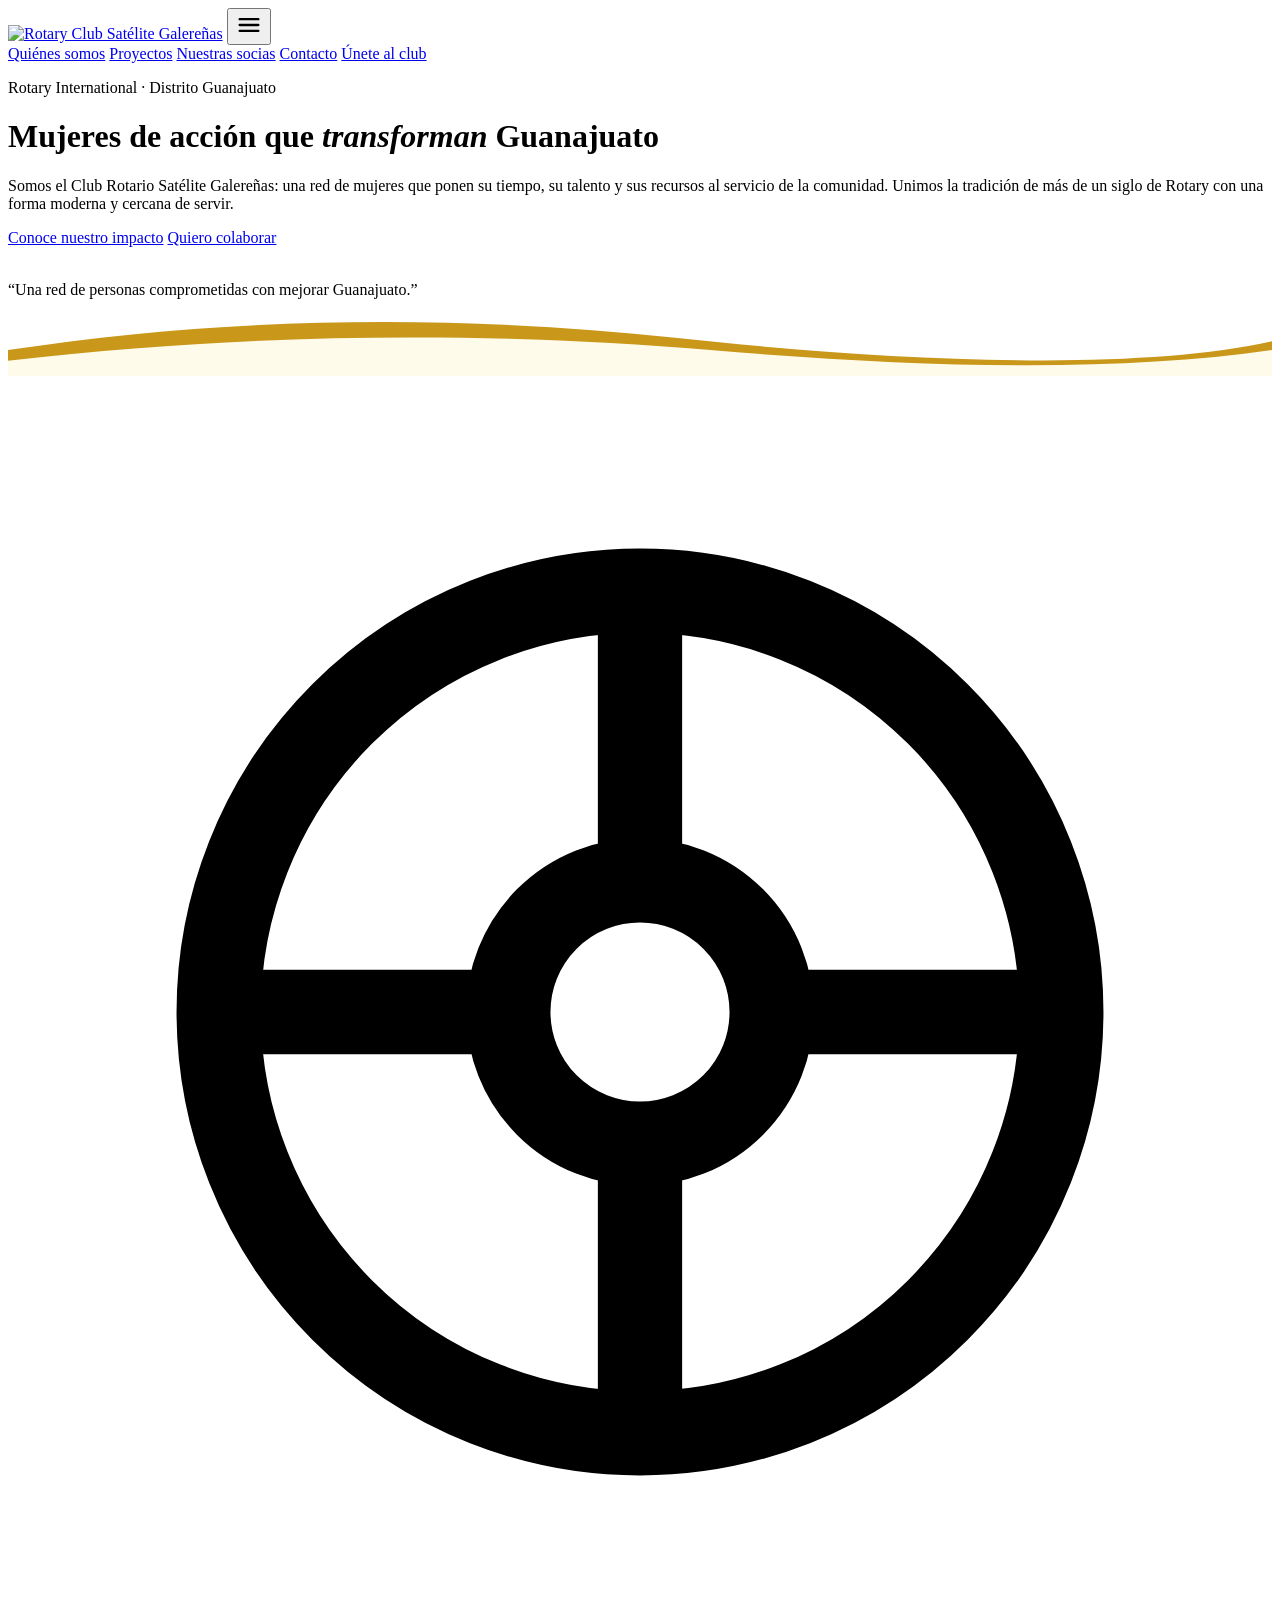
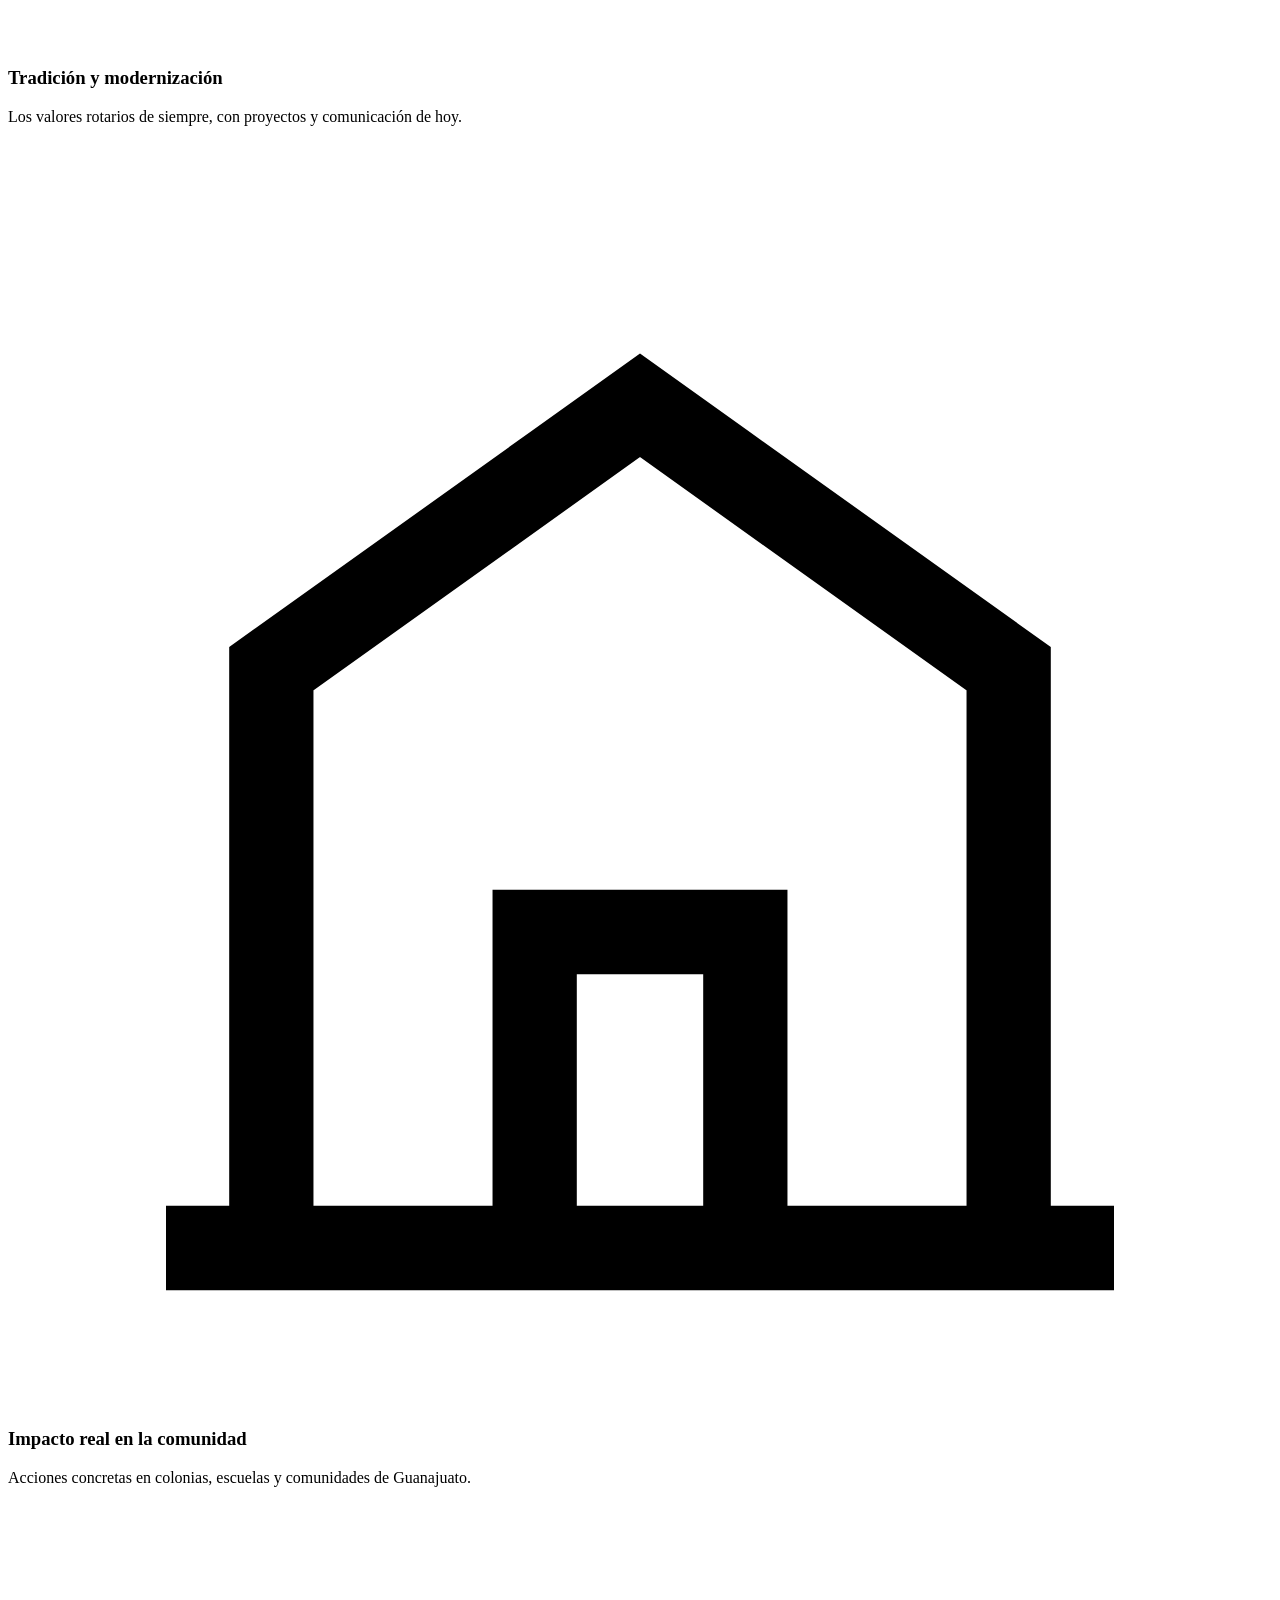
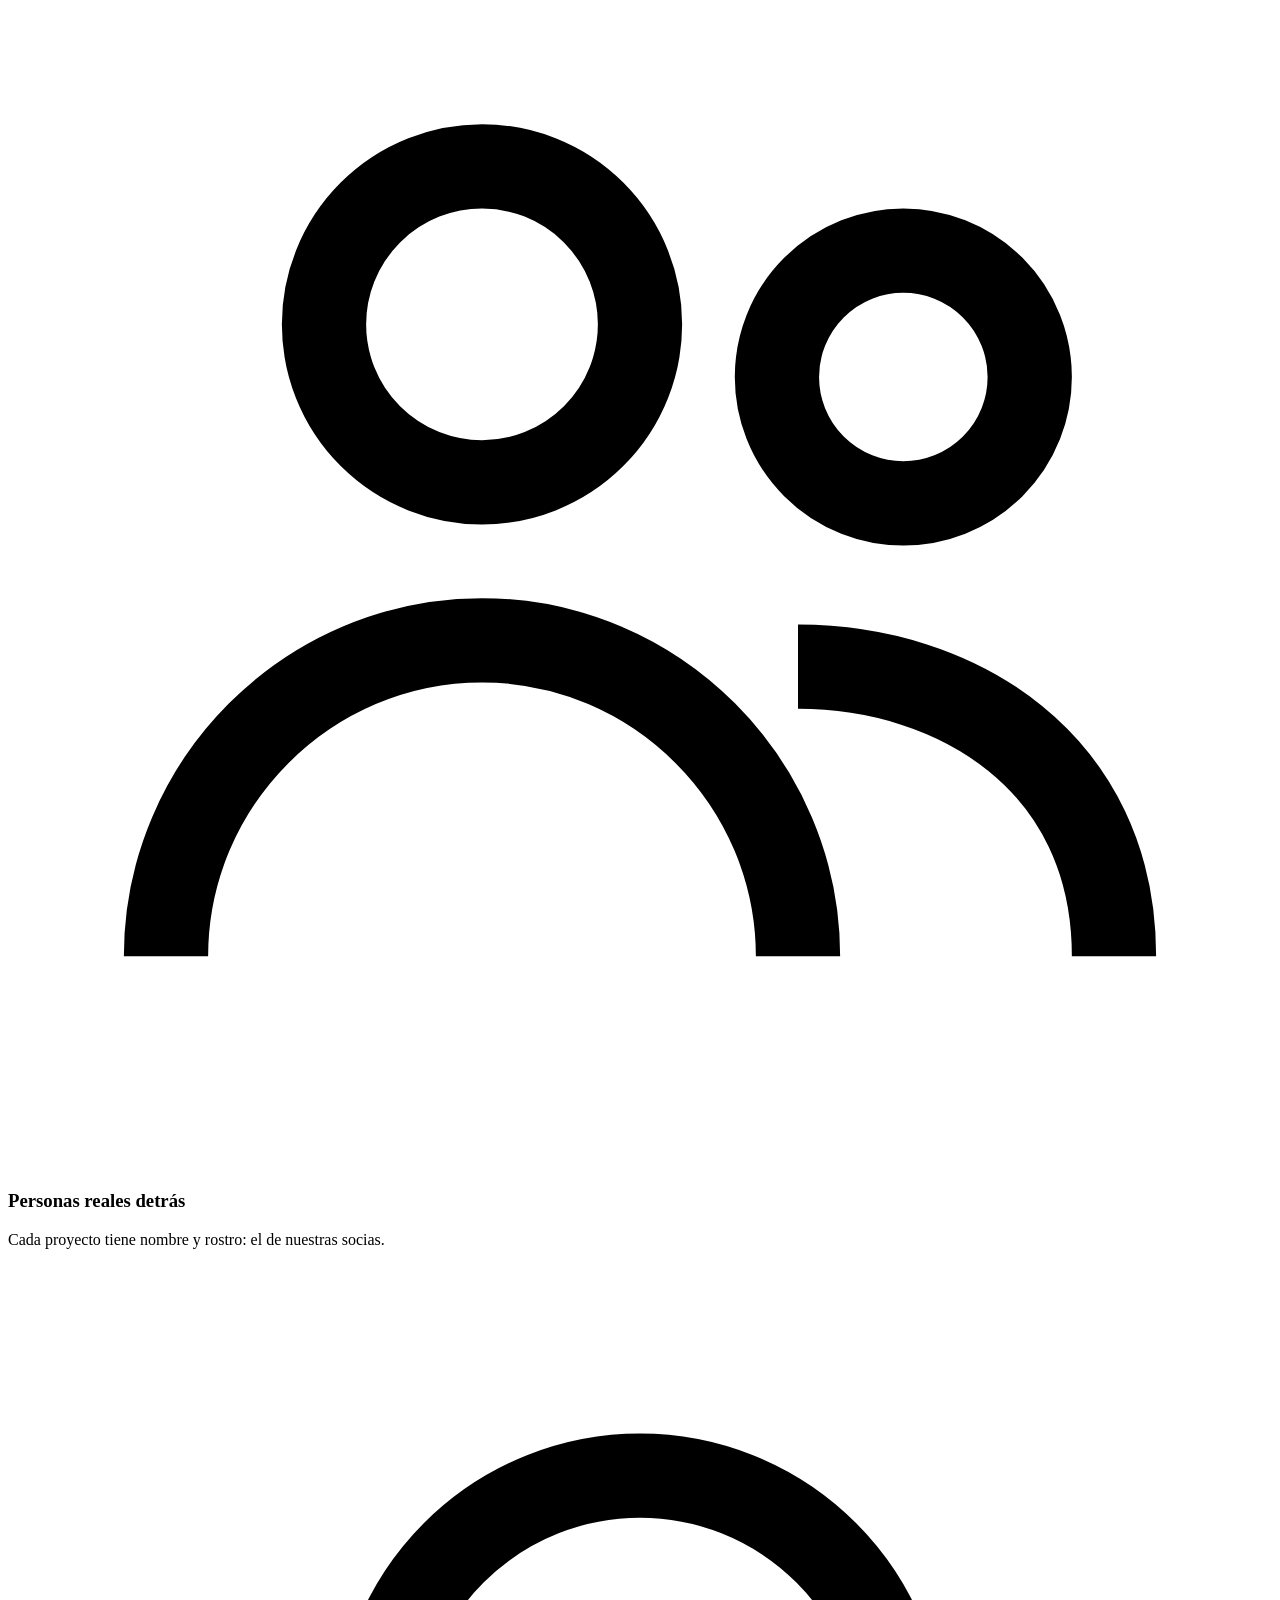
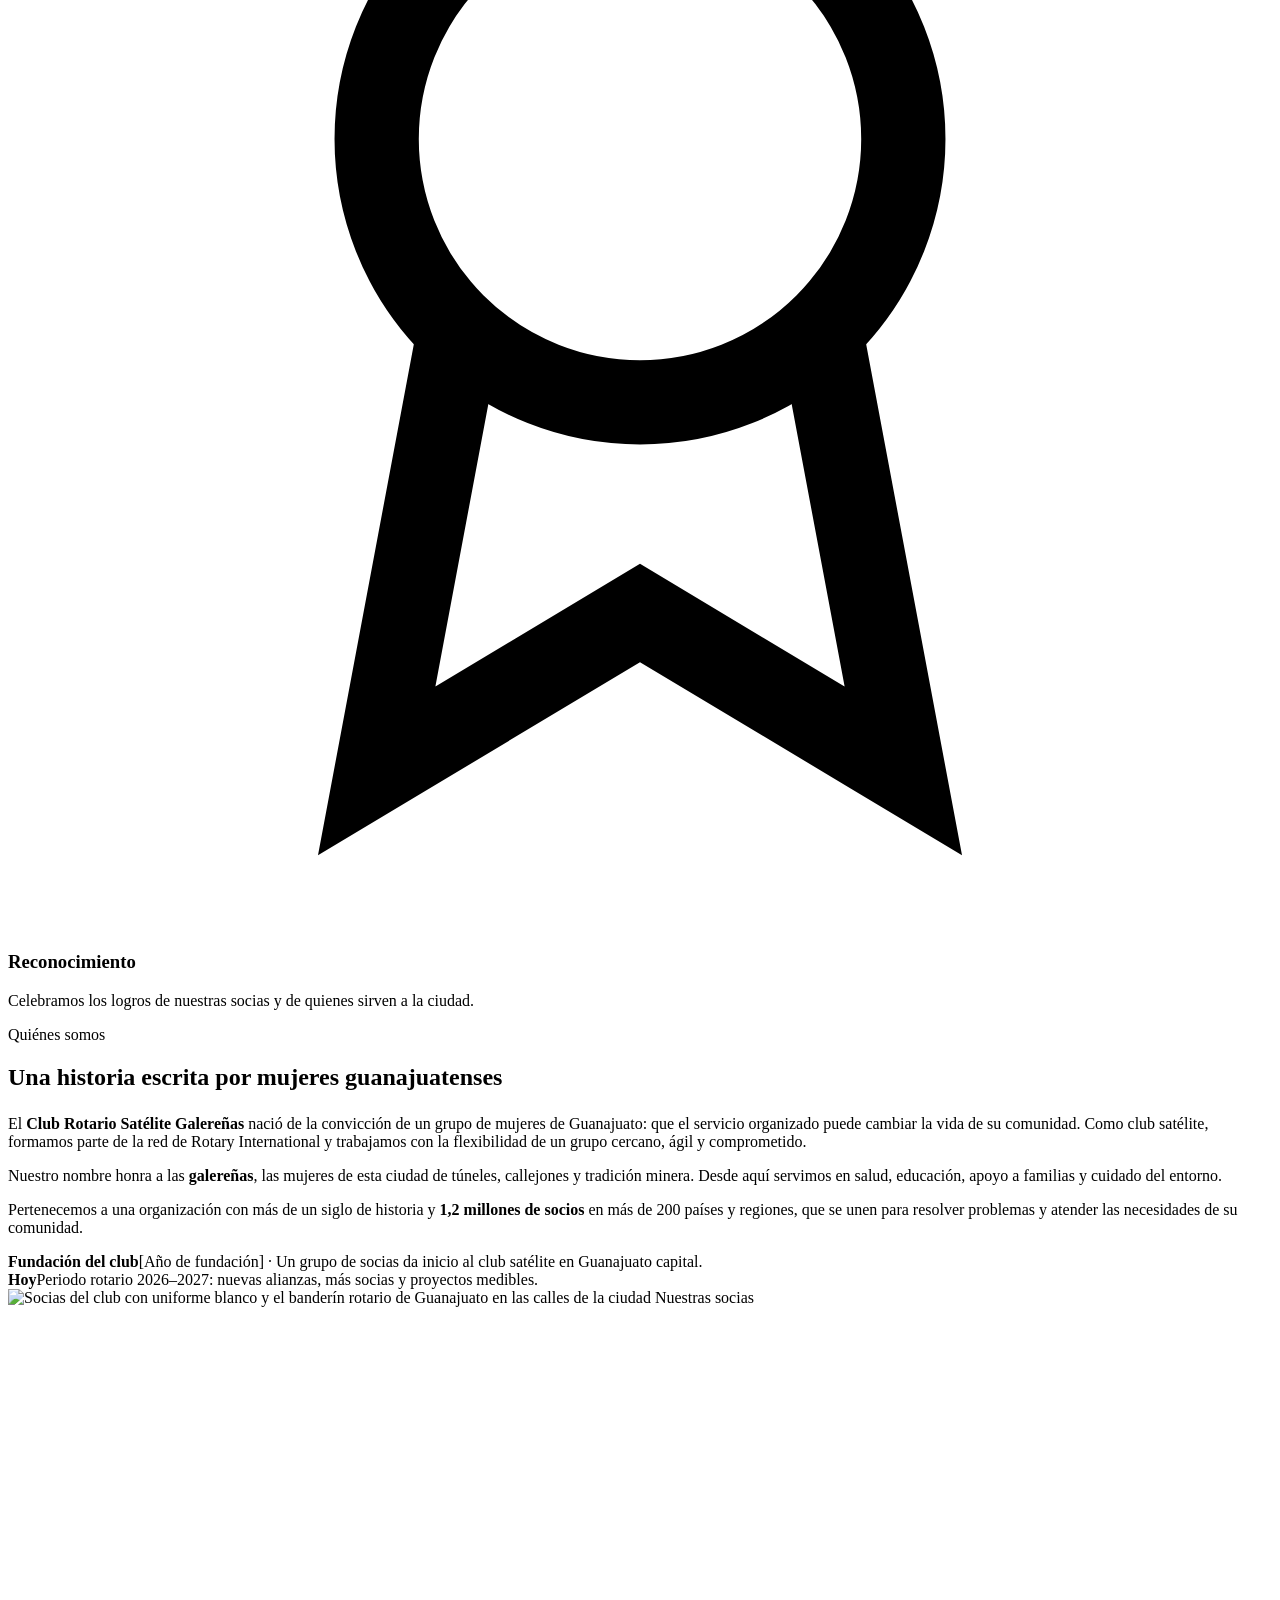
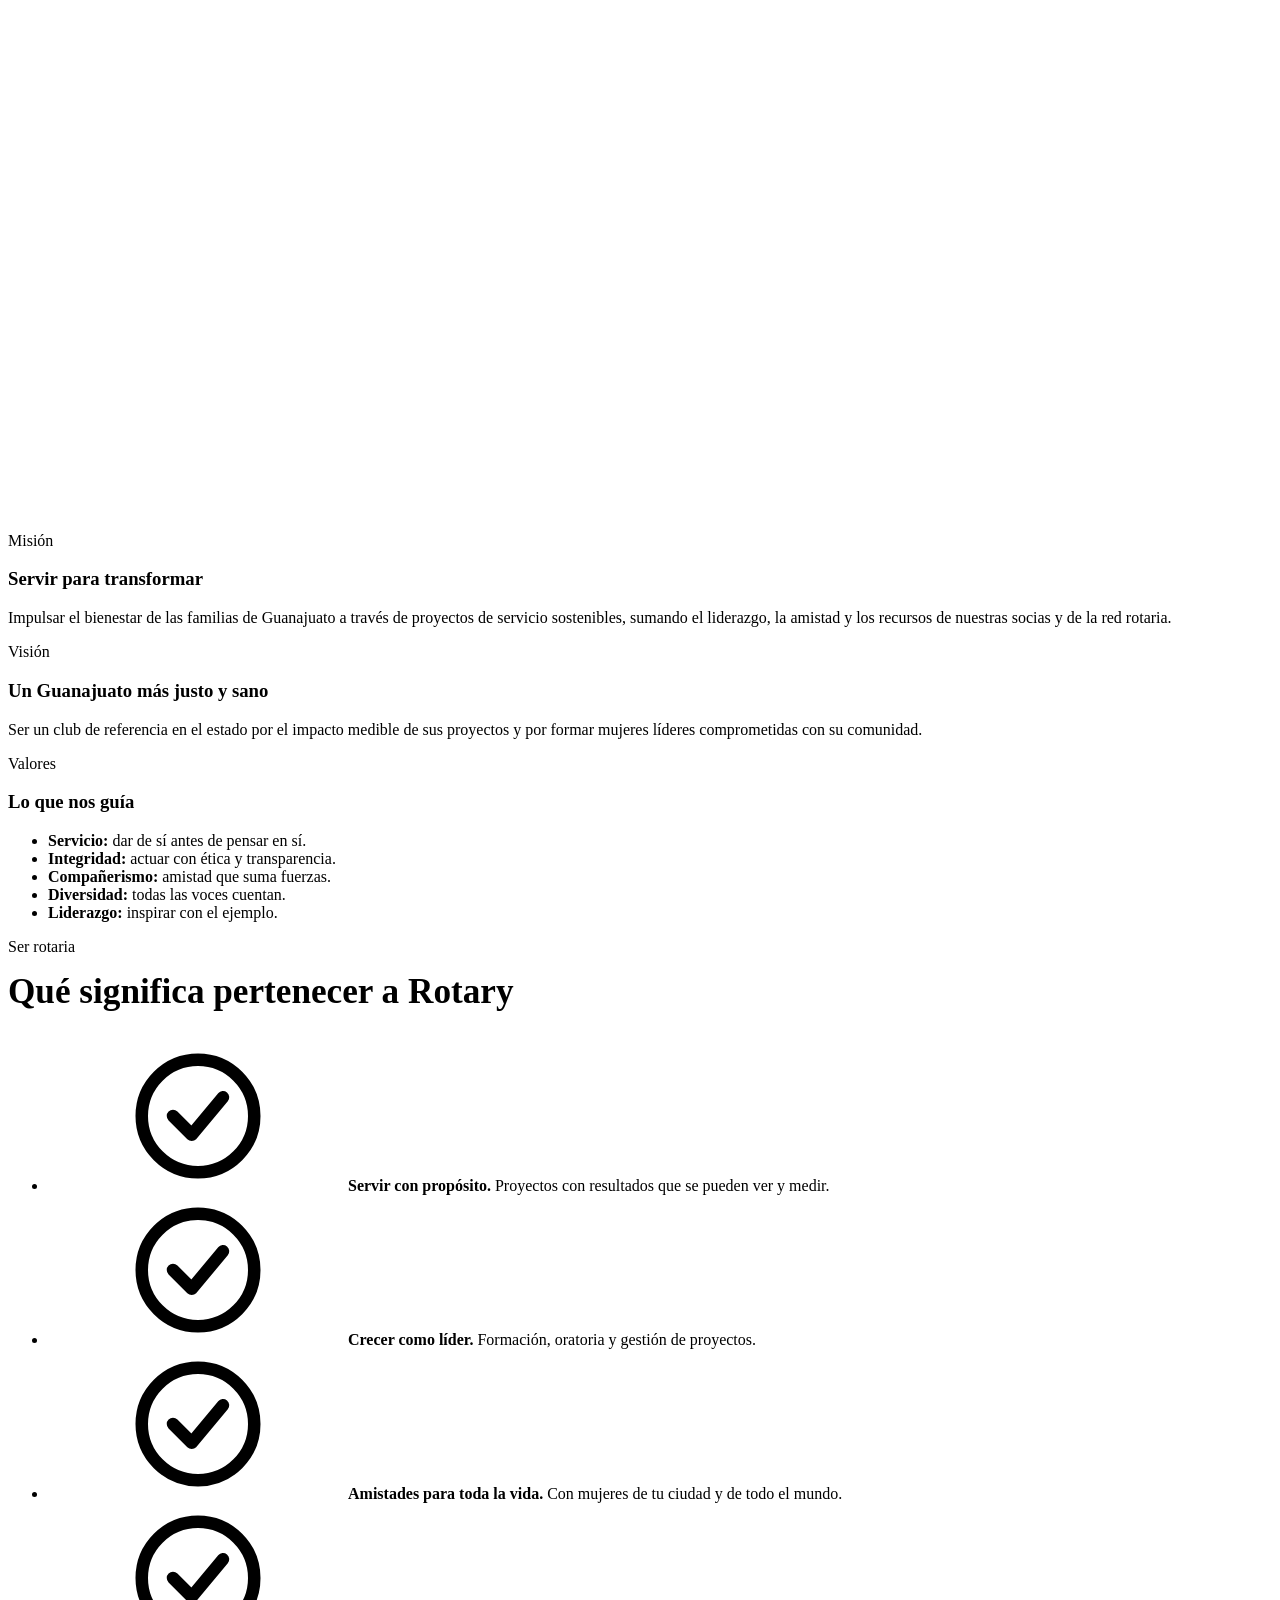
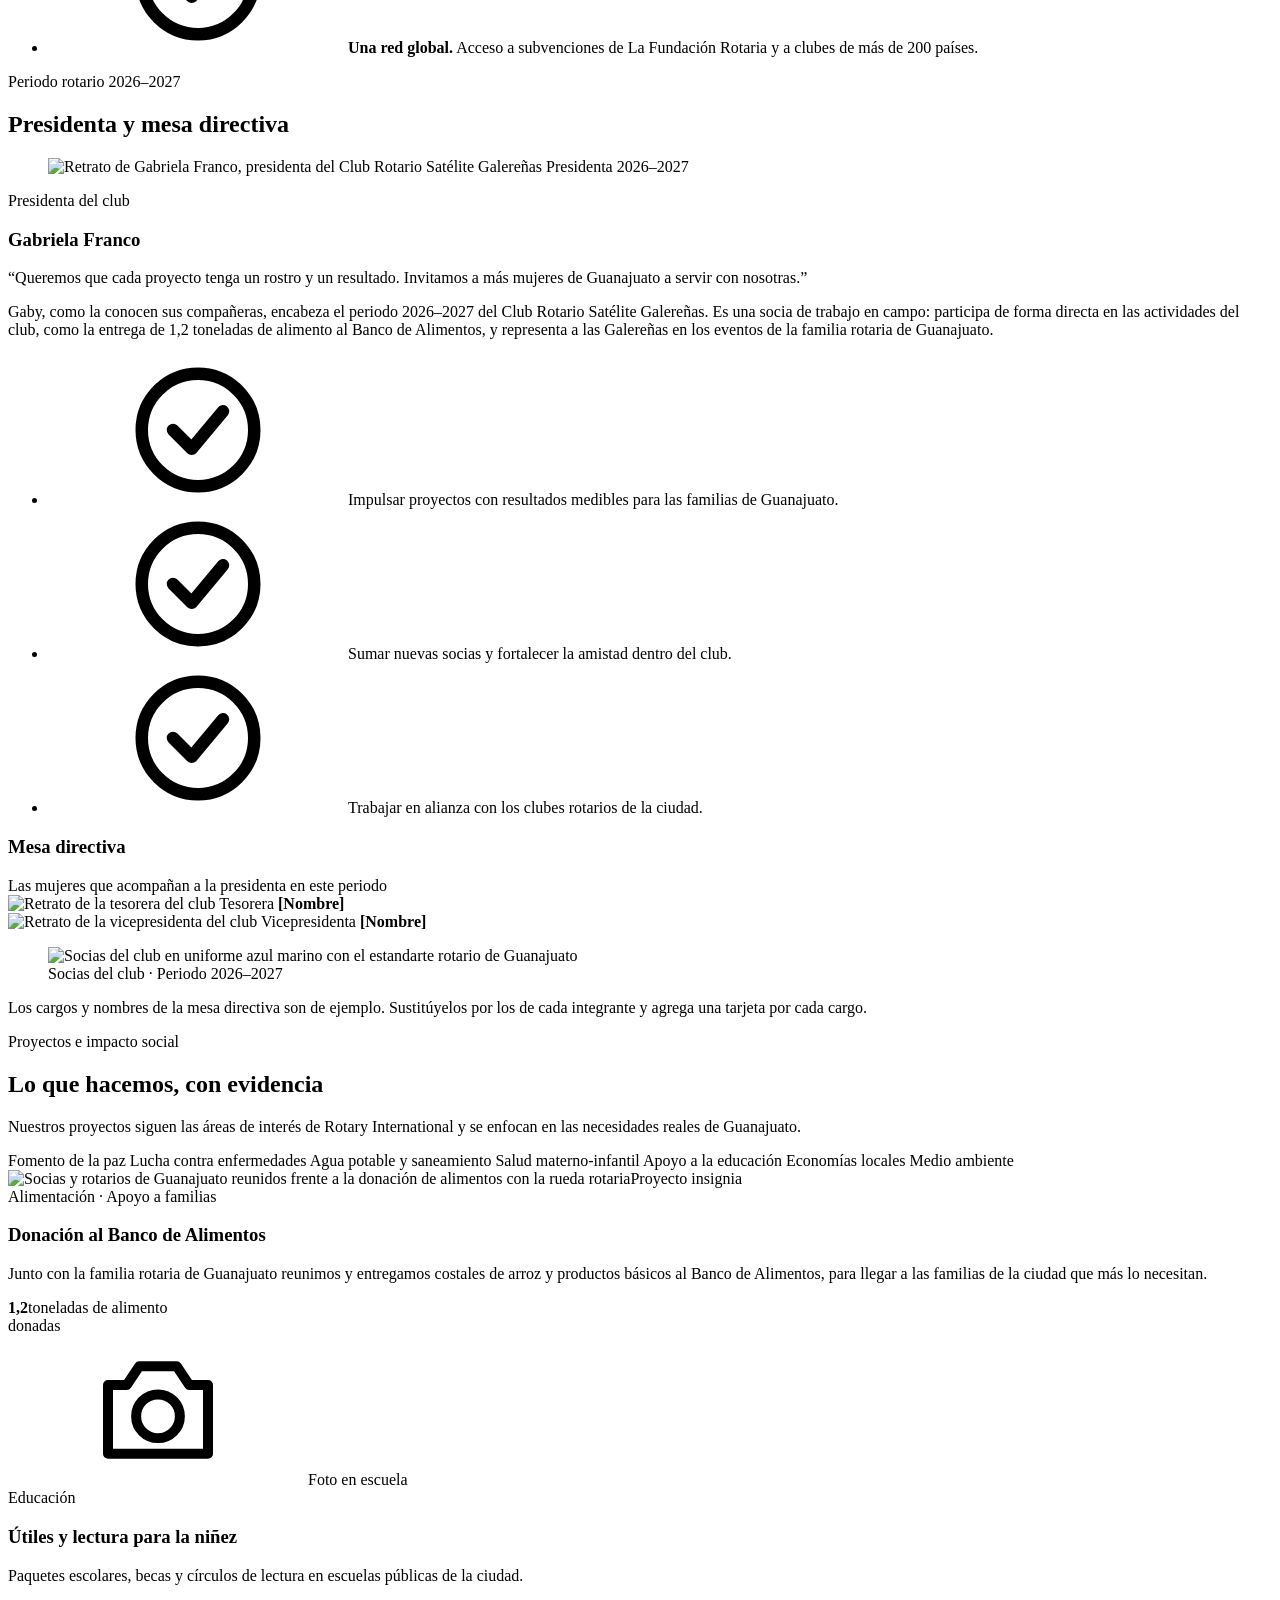
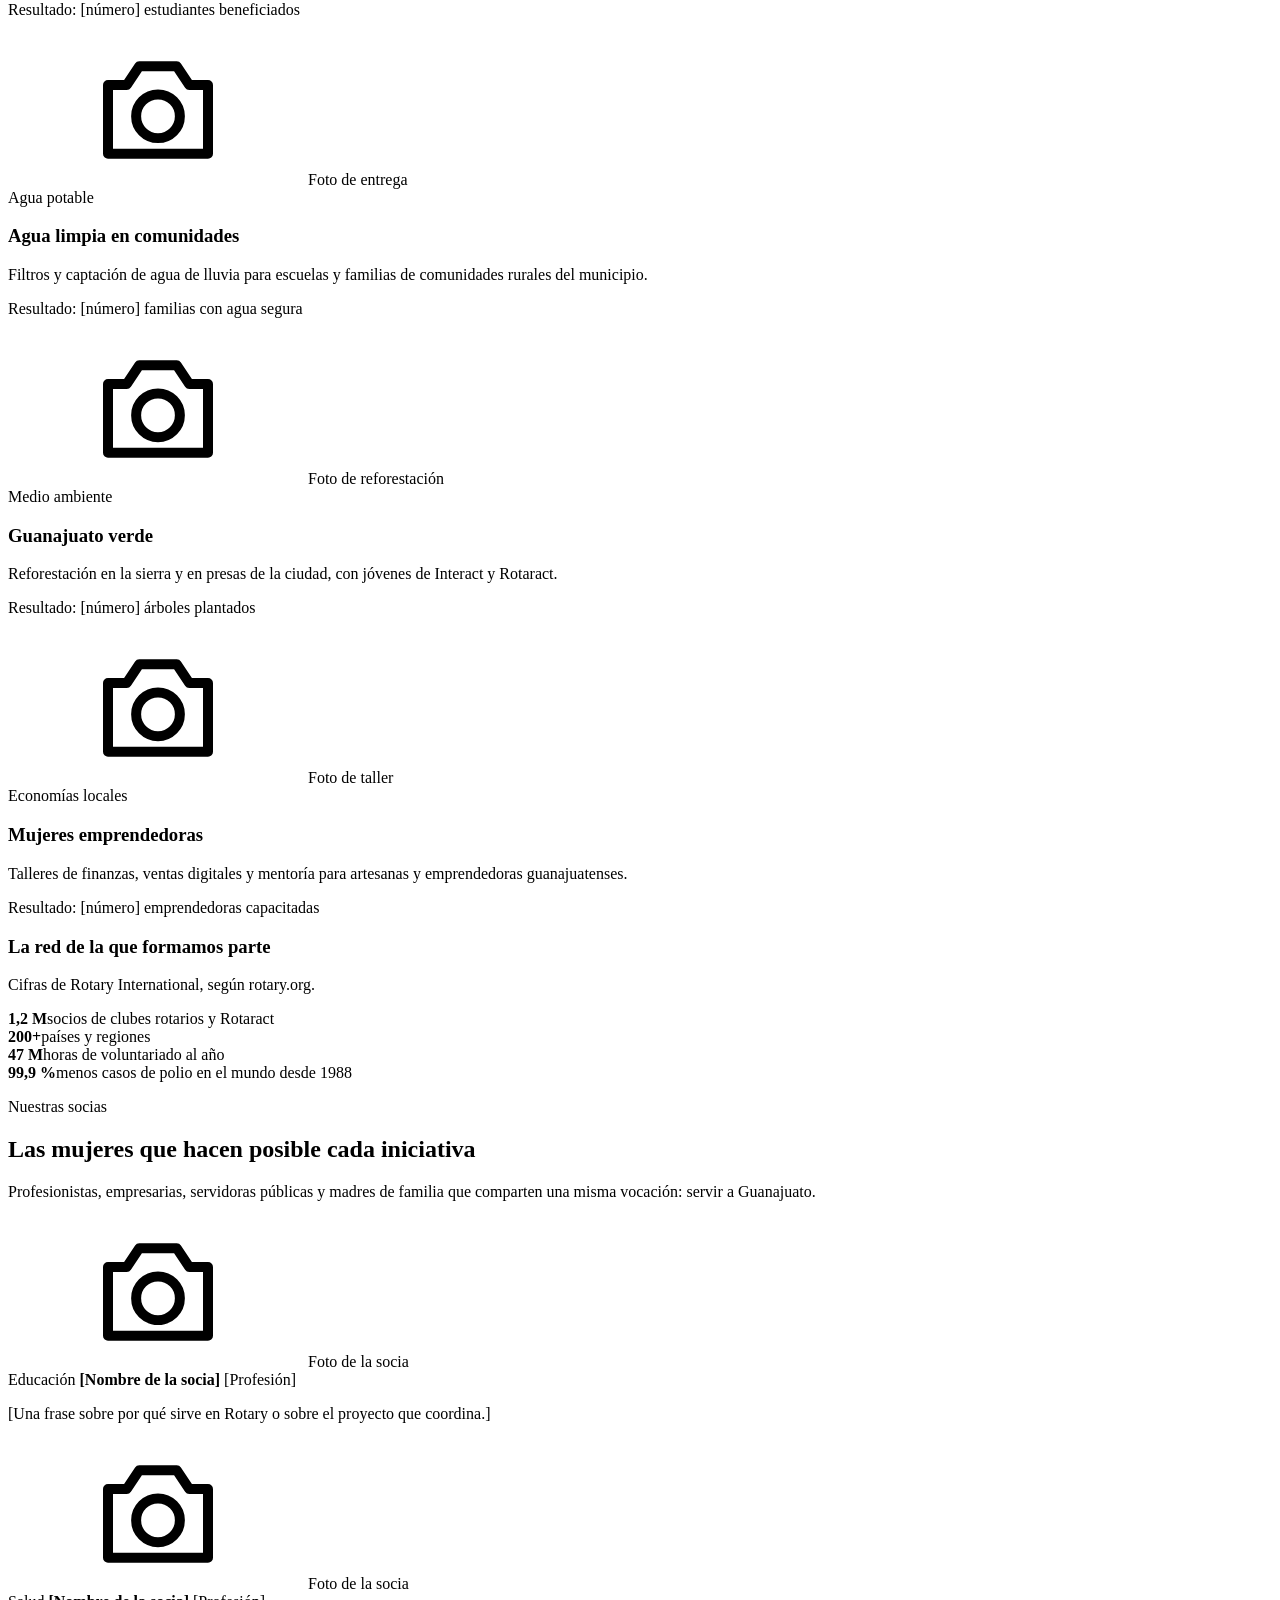
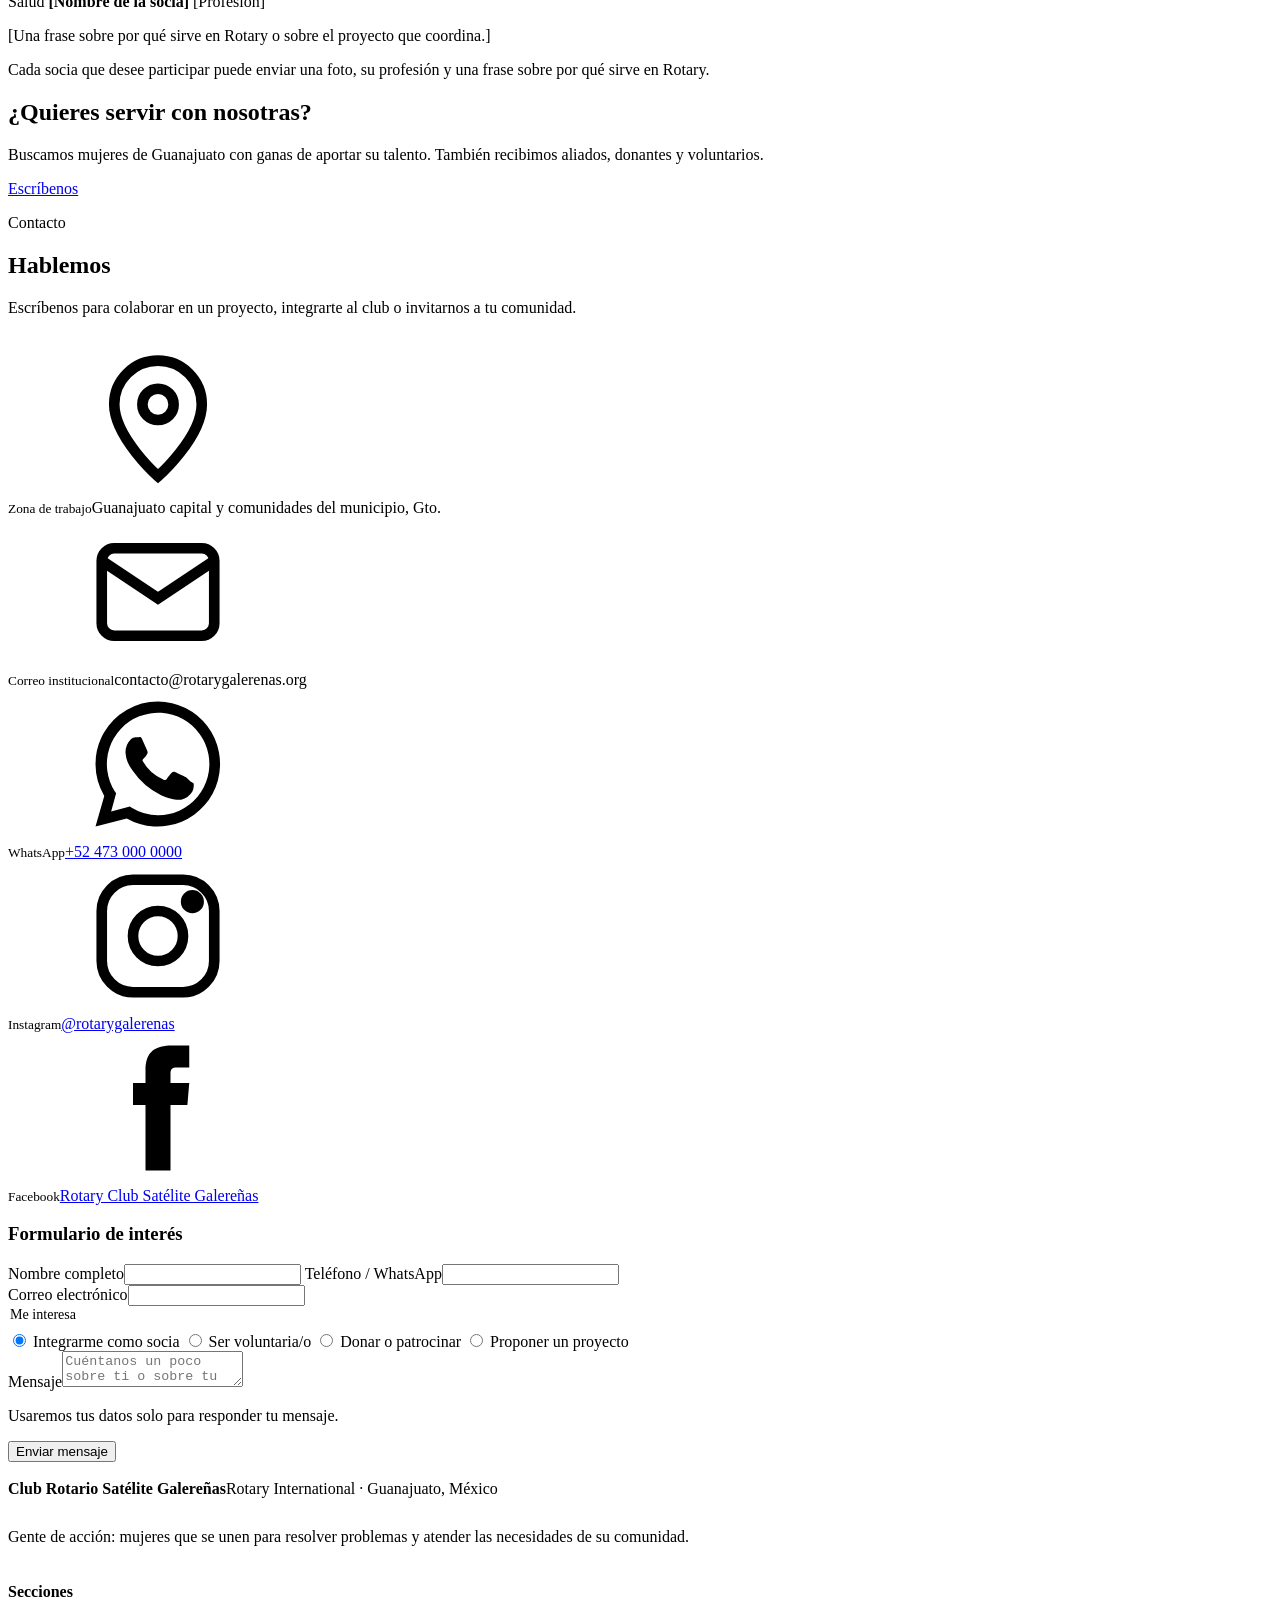
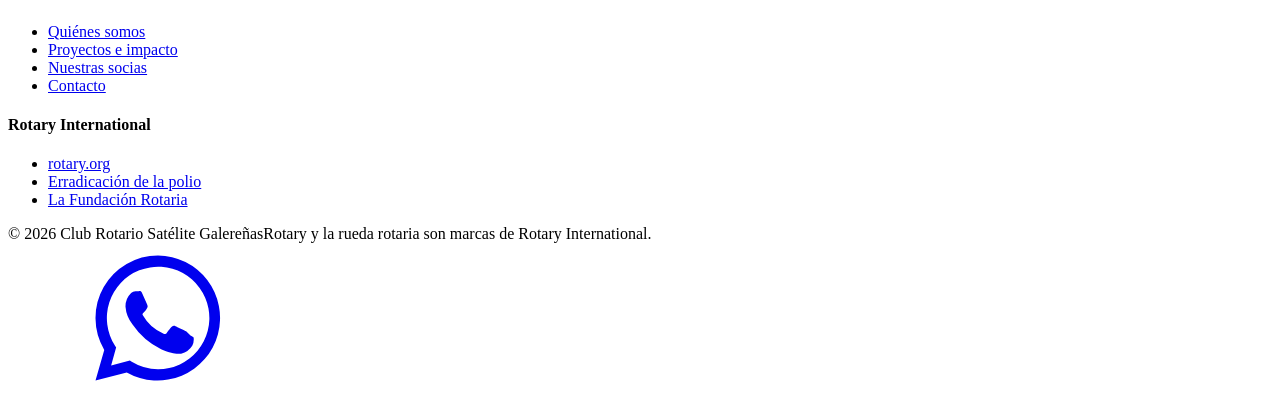
==== commit ce159bc7: "Add files via upload" ====
--- a/index.html
+++ b/index.html
@@ -1,281 +1,25 @@
 <!DOCTYPE html>
-<html lang="es">
+<html lang="es-MX">
 <head>
 <meta charset="utf-8">
-<meta name="viewport" content="width=device-width, initial-scale=1, viewport-fit=cover">
-<title>Rotary Satélite Galereñas</title>
+<meta name="viewport" content="width=device-width, initial-scale=1">
+<title>Club Rotario Satélite Galereñas · Rotary en Guanajuato</title>
 <meta name="description" content="Club Rotario Satélite Galereñas: mujeres de acción comprometidas con mejorar Guanajuato.">
 <meta name="theme-color" content="#0B1766">
-<link rel="icon" type="image/png" href="icono.png">
-<link rel="apple-touch-icon" href="icono.png">
-<!-- Vista previa al compartir el enlace en WhatsApp o Facebook. og:image necesita la dirección completa del sitio publicado. -->
+<link rel="icon" href="favicon.ico" sizes="any">
+<link rel="icon" type="image/png" href="img/favicon-192.png">
+<link rel="apple-touch-icon" href="img/apple-touch-icon.png">
+<!-- Vista previa al compartir el enlace (WhatsApp, Facebook). Cuando tengas dominio, cambia img/compartir.jpg por la dirección completa, por ejemplo https://www.tudominio.com/img/compartir.jpg -->
 <meta property="og:type" content="website">
 <meta property="og:locale" content="es_MX">
-<meta property="og:site_name" content="Club Rotario Satélite Galereñas">
 <meta property="og:title" content="Club Rotario Satélite Galereñas">
-<meta property="og:description" content="Mujeres de acción comprometidas con mejorar Guanajuato.">
-<meta property="og:image" content="https://rotarygalerenas.github.io/vista-previa.jpg">
-<meta property="og:image:width" content="1200">
-<meta property="og:image:height" content="630">
-<meta property="og:image:alt" content="Socias del Club Rotario Satélite Galereñas en las calles de Guanajuato">
+<meta property="og:description" content="Mujeres de acción que transforman Guanajuato. Conoce nuestros proyectos, a nuestras socias y cómo sumarte.">
+<meta property="og:image" content="img/compartir.jpg">
 <meta name="twitter:card" content="summary_large_image">
 <link rel="preconnect" href="https://fonts.googleapis.com">
 <link rel="preconnect" href="https://fonts.gstatic.com" crossorigin>
 <link rel="stylesheet" href="https://fonts.googleapis.com/css2?family=Lora:ital,wght@0,500;0,600;0,700;1,500&family=DM+Sans:opsz,wght@9..40,400;9..40,500;9..40,700&display=swap">
-<style>
-body{margin:0}img{max-width:100%}[hidden]{display:none!important}
-
-/* Layout: bandas alternas crema / blanco / azul marino; el engrane dorado como hilo visual. Tema único claro, fiel al kit de marca. */
-:root{
-  --navy:#0B1766; --navy-2:#16257f; --gold:#EFC23A; --gold-deep:#C9971A;
-  --cream:#FDF3C8; --cream-soft:#FFFBEA; --lav:#BCCDFB; --lav-soft:#E8EEFE;
-  --ink:#141a3d; --muted:#535a7d; --paper:#ffffff; --line:#dfe3f3;
-  --f-title:"Lora", Georgia, "Times New Roman", serif;
-  --f-body:"DM Sans", system-ui, -apple-system, "Segoe UI", Arial, sans-serif;
-  --wrap:1160px;
-  color-scheme:light;
-}
-*{box-sizing:border-box}
-html{scroll-behavior:smooth}
-@media (prefers-reduced-motion:reduce){html{scroll-behavior:auto}*{animation:none!important;transition:none!important}}
-body{background:var(--paper);color:var(--ink);font-family:var(--f-body);font-size:17px;line-height:1.6}
-body::before{content:"";position:fixed;inset:0 0 auto;height:env(safe-area-inset-top,0px);z-index:60;background:var(--paper)}
-h1,h2,h3{font-family:var(--f-title);color:var(--navy);line-height:1.15;text-wrap:balance;margin:0}
-h2{font-size:clamp(1.9rem,4vw,2.8rem);font-weight:600}
-h3{font-size:1.3rem;font-weight:600}
-p{margin:0}
-a{color:inherit}
-:focus-visible{outline:3px solid var(--gold);outline-offset:3px;border-radius:4px}
-.wrap{max-width:var(--wrap);margin:0 auto;padding-left:max(20px,env(safe-area-inset-left,0px));padding-right:max(20px,env(safe-area-inset-right,0px))}
-.eyebrow{font-size:.78rem;font-weight:700;letter-spacing:.14em;text-transform:uppercase;color:var(--gold-deep);display:flex;align-items:center;gap:.6rem}
-.eyebrow::before{content:"";width:28px;height:2px;background:var(--gold)}
-.lead{font-size:1.15rem;color:var(--muted);max-width:62ch}
-section{padding-block:clamp(64px,9vw,110px)}
-.sec-head{display:grid;gap:14px;margin-bottom:44px;max-width:760px}
-.btn{display:inline-flex;align-items:center;gap:.5rem;font:700 .95rem var(--f-body);padding:.85rem 1.4rem;border-radius:999px;text-decoration:none;border:2px solid transparent;cursor:pointer;transition:transform .2s, background .2s}
-.btn:hover{transform:translateY(-2px)}
-.btn-gold{background:var(--gold);color:var(--navy)}
-.btn-ghost{border-color:rgba(255,255,255,.55);color:#fff;background:transparent}
-.btn-navy{background:var(--navy);color:#fff}
-
-/* Header */
-header.top{position:sticky;top:env(safe-area-inset-top,0px);z-index:50;background:rgba(255,255,255,.96);backdrop-filter:blur(8px);border-bottom:1px solid var(--line)}
-.top .wrap{display:flex;align-items:center;justify-content:space-between;gap:20px;padding-block:12px}
-.top img.logo{height:46px;width:auto;display:block}
-nav.main{display:flex;gap:26px;align-items:center}
-nav.main a{text-decoration:none;font-weight:500;font-size:.95rem;color:var(--navy)}
-nav.main a:not(.btn):hover{color:var(--gold-deep)}
-nav.main .btn{padding:.6rem 1.1rem;color:#fff}
-.menu-btn{display:none;background:none;border:0;padding:8px;cursor:pointer;color:var(--navy)}
-@media (max-width:900px){
-  .menu-btn{display:block}
-  nav.main{position:absolute;top:100%;left:0;right:0;flex-direction:column;align-items:stretch;gap:0;background:#fff;border-bottom:1px solid var(--line);padding:8px max(20px,env(safe-area-inset-right,0px)) 18px max(20px,env(safe-area-inset-left,0px));display:none}
-  nav.main.open{display:flex}
-  nav.main a{padding:12px 0;border-bottom:1px solid var(--line)}
-  nav.main .btn{margin-top:12px;justify-content:center;border-bottom:0}
-  .top img.logo{height:38px}
-}
-
-/* Hero */
-.hero{background:var(--navy);color:#fff;position:relative;overflow:hidden;padding-block:clamp(70px,10vw,120px) 0}
-.hero .wrap{display:grid;grid-template-columns:1.25fr .9fr;gap:48px;align-items:center;position:relative;z-index:2}
-.hero h1{color:#fff;font-size:clamp(2.4rem,6vw,4.3rem);font-weight:600;letter-spacing:-.01em}
-.hero h1 em{font-style:italic;color:var(--gold)}
-.hero .lead{color:#d6dcf6;margin-top:22px}
-.hero .eyebrow{color:var(--gold)}
-.hero-ctas{display:flex;flex-wrap:wrap;gap:14px;margin-top:34px}
-.hero-wheel{position:relative;display:grid;place-items:center}
-.hero-wheel::before{content:"";position:absolute;width:min(460px,95%);aspect-ratio:1;border-radius:50%;background:radial-gradient(circle,rgba(239,194,58,.28) 0%,rgba(239,194,58,.08) 45%,transparent 70%)}
-.hero-wheel img{position:relative;width:min(420px,88%);height:auto;animation:spin 60s linear infinite;filter:drop-shadow(0 18px 36px rgba(0,0,0,.45));will-change:transform}
-.hero-wheel:hover img{animation-play-state:paused}
-@keyframes spin{to{transform:rotate(360deg)}}
-.hero-wheel .ring{position:absolute;inset:2%;border:1px dashed rgba(239,194,58,.35);border-radius:50%}
-.hero-quote{margin-top:64px;border-top:1px solid rgba(255,255,255,.15);position:relative;z-index:2}
-.hero-quote .wrap{display:block;padding-block:26px}
-.hero-quote p{font-family:var(--f-title);font-style:italic;font-size:clamp(1.1rem,2.4vw,1.45rem);color:var(--cream)}
-.wave{display:block;width:100%;height:70px;margin-top:-1px}
-@media (max-width:820px){.hero .wrap{grid-template-columns:1fr}.hero-wheel{order:-1}.hero-wheel img{width:220px}.hero-wheel::before{width:300px}}
-
-/* Pilares (fortalezas) */
-.pillars{background:var(--cream-soft);padding-block:56px}
-.pillars .wrap{display:grid;grid-template-columns:repeat(4,1fr);gap:28px}
-.pillar{display:grid;gap:8px;align-content:start}
-.pillar svg{width:34px;height:34px;color:var(--navy)}
-.pillar h3{font-size:1.08rem}
-.pillar p{font-size:.95rem;color:var(--muted)}
-@media (max-width:860px){.pillars .wrap{grid-template-columns:repeat(2,1fr)}}
-@media (max-width:460px){.pillars .wrap{grid-template-columns:1fr}}
-
-/* Quiénes somos */
-.about-grid{display:grid;grid-template-columns:1.1fr 1fr;gap:56px;align-items:start}
-.about-grid > *{min-width:0}
-.story p+p{margin-top:16px}
-.story p{color:var(--muted)}
-.story strong{color:var(--ink)}
-.photo{position:relative;border-radius:18px;overflow:hidden;background:linear-gradient(150deg,var(--lav) 0%,var(--lav-soft) 60%,var(--cream) 100%);aspect-ratio:4/3;max-width:100%;display:grid;place-items:center;color:var(--navy)}
-.photo .ph{display:grid;justify-items:center;gap:8px;text-align:center;padding:20px;opacity:.75}
-.photo .ph svg{width:44px;height:44px}
-.photo .ph span{font-size:.82rem;font-weight:500;letter-spacing:.04em}
-.photo img.real{position:absolute;inset:0;width:100%;height:100%;object-fit:cover;display:block}
-.photo .cap{z-index:1;position:absolute;left:14px;bottom:14px;background:var(--navy);color:#fff;font-size:.78rem;font-weight:700;padding:6px 12px;border-radius:999px;letter-spacing:.04em}
-.timeline{margin-top:34px;display:grid;gap:0;border-left:2px solid var(--gold);padding-left:24px}
-.tl{position:relative;padding-bottom:22px}
-.tl::before{content:"";position:absolute;left:-31px;top:6px;width:12px;height:12px;border-radius:50%;background:var(--gold);box-shadow:0 0 0 4px #fff}
-.tl b{font-family:var(--f-title);color:var(--navy);font-size:1.05rem;display:block}
-.tl span{color:var(--muted);font-size:.95rem}
-@media (max-width:860px){.about-grid{grid-template-columns:1fr;gap:36px}}
-
-.mvv{display:grid;grid-template-columns:repeat(3,1fr);gap:22px;margin-top:72px}
-.mvv article{background:var(--lav-soft);border-radius:18px;padding:30px;display:grid;gap:12px;align-content:start}
-.mvv article:nth-child(2){background:var(--navy);color:#e3e8fb}
-.mvv article:nth-child(2) h3{color:var(--gold)}
-.mvv .k{font-size:.75rem;font-weight:700;letter-spacing:.14em;text-transform:uppercase;color:var(--gold-deep)}
-.mvv article:nth-child(2) .k{color:var(--lav)}
-.mvv ul{margin:0;padding-left:1.1rem;display:grid;gap:6px}
-@media (max-width:860px){.mvv{grid-template-columns:1fr}}
-
-.belong{margin-top:72px;display:grid;grid-template-columns:1fr;gap:48px;align-items:center;background:var(--cream);border-radius:24px;padding:clamp(28px,5vw,56px)}
-.belong > *{min-width:0}
-.belong ul{list-style:none;margin:24px 0 0;padding:0;display:grid;grid-template-columns:repeat(auto-fit,minmax(240px,1fr));gap:18px 28px}
-.belong li{display:grid;grid-template-columns:28px 1fr;gap:12px;align-items:start}
-.belong li svg{width:24px;height:24px;color:var(--gold-deep);margin-top:2px}
-.belong li b{color:var(--navy)}
-.test4{background:#fff;border-radius:18px;padding:28px;border:1px solid #f1e3a6}
-.test4 h3{margin-bottom:16px}
-.test4 ol{margin:0;padding-left:1.3rem;display:grid;gap:10px;font-family:var(--f-title);font-size:1.08rem;color:var(--navy)}
-.test4 small{display:block;margin-top:14px;color:var(--muted);font-size:.85rem}
-@media (max-width:860px){.belong{grid-template-columns:1fr}}
-
-/* Mesa directiva */
-.board{margin-top:80px}
-.board-grid{display:grid;grid-template-columns:repeat(4,1fr);gap:22px}
-.member{display:grid;gap:10px;text-align:left}
-.avatar{aspect-ratio:1;border-radius:16px;background:var(--lav-soft);display:grid;place-items:center;font-family:var(--f-title);font-size:2rem;color:var(--navy);max-width:100%}
-.member.lead-card .avatar{background:var(--navy);color:var(--gold)}
-.member b{font-family:var(--f-title);color:var(--navy);font-size:1.05rem}
-.member span{font-size:.85rem;color:var(--muted);text-transform:uppercase;letter-spacing:.08em;font-weight:700}
-.president{display:grid;grid-template-columns:minmax(0,.75fr) minmax(0,1.25fr);gap:0;align-items:stretch;margin-bottom:34px;border-radius:24px;overflow:hidden;background:var(--navy);color:#dfe5fb}
-.president img{width:100%;height:100%;min-height:340px;object-fit:cover;object-position:center 20%;display:block}
-.president .pbody{padding:clamp(26px,4vw,48px);display:grid;gap:14px;align-content:center}
-.president h3{color:#fff;font-size:clamp(1.6rem,3vw,2.2rem)}
-.president .eyebrow{color:var(--gold)}
-.president .period{font-size:.85rem;font-weight:700;letter-spacing:.08em;text-transform:uppercase;color:var(--lav)}
-.president blockquote{margin:4px 0 0;font-family:var(--f-title);font-style:italic;font-size:1.15rem;color:var(--cream);border-left:3px solid var(--gold);padding-left:16px}
-.president ul{margin:0;padding:0;list-style:none;display:grid;gap:8px}
-.president li{display:grid;grid-template-columns:22px 1fr;gap:10px;font-size:.95rem}
-.president li svg{width:20px;height:20px;color:var(--gold);margin-top:2px}
-.note{font-size:.85rem;color:var(--muted);background:var(--cream-soft);border:1px dashed var(--gold);padding:10px 14px;border-radius:10px;margin-top:22px}
-@media (max-width:860px){.board-grid{grid-template-columns:repeat(2,1fr)}}
-@media (max-width:760px){.president{grid-template-columns:1fr}.president img{min-height:0;aspect-ratio:4/3.4;max-height:420px}}
-
-/* Proyectos */
-.projects{background:var(--lav-soft)}
-.areas{display:flex;flex-wrap:wrap;gap:10px;margin-bottom:48px}
-.chip{background:#fff;border:1px solid var(--lav);color:var(--navy);font-weight:500;font-size:.9rem;padding:8px 16px;border-radius:999px}
-.proj-grid{display:grid;grid-template-columns:repeat(3,1fr);gap:24px}
-.proj{background:#fff;border-radius:20px;overflow:hidden;display:grid;grid-template-rows:auto 1fr}
-.proj .photo{border-radius:0;aspect-ratio:16/10}
-.proj .body{padding:24px;display:grid;gap:10px;align-content:start}
-.proj .tag{font-size:.72rem;font-weight:700;letter-spacing:.12em;text-transform:uppercase;color:var(--gold-deep)}
-.proj p{color:var(--muted);font-size:.95rem}
-.proj .res{margin-top:6px;padding-top:12px;border-top:1px solid var(--line);font-size:.88rem;color:var(--navy);font-weight:500}
-.big-res{display:flex;align-items:center;gap:14px;margin-top:10px;padding-top:16px;border-top:1px solid var(--line)}
-.big-res b{font-family:var(--f-title);font-size:3.2rem;line-height:1;color:var(--navy);font-weight:600}
-.big-res span{font-size:.92rem;font-weight:700;color:var(--gold-deep);text-transform:uppercase;letter-spacing:.06em;line-height:1.3}
-.proj.feature{grid-column:span 2;grid-template-columns:1.1fr 1fr;grid-template-rows:none}
-.proj.feature .photo{aspect-ratio:auto;height:100%;min-height:260px}
-@media (max-width:960px){.proj-grid{grid-template-columns:repeat(2,1fr)}.big-res{display:flex;align-items:center;gap:14px;margin-top:10px;padding-top:16px;border-top:1px solid var(--line)}
-.big-res b{font-family:var(--f-title);font-size:3.2rem;line-height:1;color:var(--navy);font-weight:600}
-.big-res span{font-size:.92rem;font-weight:700;color:var(--gold-deep);text-transform:uppercase;letter-spacing:.06em;line-height:1.3}
-.proj.feature{grid-column:span 2}}
-@media (max-width:620px){.proj-grid{grid-template-columns:1fr}.big-res{display:flex;align-items:center;gap:14px;margin-top:10px;padding-top:16px;border-top:1px solid var(--line)}
-.big-res b{font-family:var(--f-title);font-size:3.2rem;line-height:1;color:var(--navy);font-weight:600}
-.big-res span{font-size:.92rem;font-weight:700;color:var(--gold-deep);text-transform:uppercase;letter-spacing:.06em;line-height:1.3}
-.proj.feature{grid-column:auto;grid-template-columns:1fr}.proj.feature .photo{min-height:200px}}
-
-.numbers{margin-top:72px;background:var(--navy);border-radius:24px;padding:clamp(28px,5vw,48px);color:#fff}
-.numbers h3{color:#fff;margin-bottom:6px}
-.numbers > p{color:#c9d1f3;font-size:.95rem}
-.num-grid{display:grid;grid-template-columns:repeat(4,1fr);gap:24px;margin-top:30px}
-.num b{display:block;font-family:var(--f-title);font-size:clamp(1.8rem,3.6vw,2.6rem);color:var(--gold);font-weight:600;font-variant-numeric:tabular-nums;line-height:1.1}
-.num span{font-size:.9rem;color:#d6dcf6}
-@media (max-width:820px){.num-grid{grid-template-columns:repeat(2,1fr)}}
-
-/* Socias */
-.featured{display:grid;grid-template-columns:.8fr 1.2fr;gap:0;background:var(--cream);border-radius:24px;overflow:hidden;margin-bottom:44px}
-.featured > *{min-width:0}
-.featured img{width:100%;height:100%;object-fit:cover;object-position:top;display:block;max-height:520px;background:#eee}
-.featured .txt{padding:clamp(28px,5vw,56px);display:grid;gap:14px;align-content:center}
-.featured .role{font-weight:700;color:var(--gold-deep);letter-spacing:.06em;text-transform:uppercase;font-size:.82rem}
-.featured blockquote{margin:6px 0 0;font-family:var(--f-title);font-style:italic;font-size:1.25rem;color:var(--navy);border-left:3px solid var(--gold);padding-left:16px}
-@media (max-width:760px){.featured{grid-template-columns:1fr}.featured img{max-height:380px}}
-.group-photo{margin:0 0 40px;display:grid;gap:10px}
-.group-photo img{width:100%;aspect-ratio:21/9;object-fit:cover;object-position:center 35%;border-radius:22px;display:block}
-.group-photo figcaption{font-size:.88rem;color:var(--muted)}
-@media (max-width:620px){.group-photo img{aspect-ratio:4/3}}
-.socias-grid{display:grid;grid-template-columns:repeat(4,1fr);gap:22px}
-.socia{display:grid;gap:8px}
-.socia .avatar{border-radius:50% 50% 16px 16px}
-.socia:nth-child(3n+1) .avatar{background:var(--cream)}
-.socia:nth-child(3n+2) .avatar{background:var(--lav)}
-.socia b{font-family:var(--f-title);color:var(--navy)}
-.socia span{font-size:.88rem;color:var(--muted)}
-.socia .avoc{font-size:.8rem;font-weight:700;color:var(--gold-deep);text-transform:uppercase;letter-spacing:.08em}
-@media (max-width:860px){.group-photo{margin:0 0 40px;display:grid;gap:10px}
-.group-photo img{width:100%;aspect-ratio:21/9;object-fit:cover;object-position:center 35%;border-radius:22px;display:block}
-.group-photo figcaption{font-size:.88rem;color:var(--muted)}
-@media (max-width:620px){.group-photo img{aspect-ratio:4/3}}
-.socias-grid{grid-template-columns:repeat(2,1fr)}}
-
-/* Únete */
-.join{background:var(--gold);padding-block:56px}
-.join .wrap{display:flex;flex-wrap:wrap;gap:24px;align-items:center;justify-content:space-between}
-.join h2{font-size:clamp(1.6rem,3.4vw,2.3rem)}
-.join p{color:#3b3410;margin-top:8px;max-width:56ch}
-
-/* Contacto */
-.contact-grid{display:grid;grid-template-columns:.9fr 1.1fr;gap:56px;align-items:start}
-.contact-grid > *{min-width:0}
-.cinfo{display:grid;gap:18px}
-.crow{display:grid;grid-template-columns:44px 1fr;gap:14px;align-items:center;padding:16px;border:1px solid var(--line);border-radius:14px}
-.crow .ic{width:44px;height:44px;border-radius:12px;background:var(--lav-soft);display:grid;place-items:center;color:var(--navy)}
-.crow .ic svg{width:22px;height:22px}
-.crow small{display:block;font-size:.75rem;text-transform:uppercase;letter-spacing:.1em;color:var(--muted);font-weight:700}
-.crow .val{font-weight:500;color:var(--navy);word-break:break-word;user-select:all}
-.crow a.val{text-decoration:none}
-.crow a.val:hover{text-decoration:underline}
-form.cform{background:var(--cream-soft);border:1px solid #f1e3a6;border-radius:22px;padding:clamp(22px,4vw,38px);display:grid;gap:16px}
-.frow{display:grid;grid-template-columns:1fr 1fr;gap:16px}
-.frow > *{min-width:0}
-@media (max-width:560px){.frow{grid-template-columns:1fr}}
-label{display:grid;gap:6px;font-size:.88rem;font-weight:500;color:var(--navy)}
-input,select,textarea{font:inherit;font-size:1rem;padding:12px 14px;border-radius:12px;border:1.5px solid var(--line);background:#fff;color:var(--ink);width:100%}
-input:focus,select:focus,textarea:focus{outline:none;border-color:var(--navy);box-shadow:0 0 0 3px var(--lav)}
-textarea{min-height:120px;resize:vertical}
-.interest{display:flex;flex-wrap:wrap;gap:10px}
-.interest label{display:flex;align-items:center;gap:8px;background:#fff;border:1.5px solid var(--line);padding:9px 14px;border-radius:999px;cursor:pointer;font-weight:500}
-.interest input{width:auto;accent-color:var(--navy)}
-.privacy{font-size:.8rem;color:var(--muted)}
-.ok{background:var(--navy);color:#fff;border-radius:16px;padding:20px;display:grid;gap:12px}
-.ok b{color:var(--gold);font-family:var(--f-title);font-size:1.15rem}
-.ok pre{white-space:pre-wrap;background:rgba(255,255,255,.08);padding:12px;border-radius:10px;font:inherit;font-size:.9rem;margin:0;color:#e3e8fb}
-.ok .btn{justify-self:start}
-.err{color:#a3221a;font-size:.88rem}
-@media (max-width:860px){.contact-grid{grid-template-columns:1fr}}
-
-/* Footer */
-footer{background:var(--navy);color:#c9d1f3;padding-block:56px 32px;font-size:.92rem}
-footer .grid{display:grid;grid-template-columns:1.4fr 1fr 1fr;gap:36px}
-footer .brand{display:flex;gap:14px;align-items:center}
-footer .brand img{width:58px;height:auto}
-footer .brand b{font-family:var(--f-title);color:#fff;font-size:1.15rem;display:block}
-footer h4{color:var(--gold);font-size:.78rem;letter-spacing:.14em;text-transform:uppercase;margin:0 0 12px}
-footer ul{list-style:none;margin:0;padding:0;display:grid;gap:8px}
-footer a{text-decoration:none;color:#e3e8fb}
-footer a:hover{color:var(--gold)}
-footer .legal{margin-top:40px;padding-top:20px;border-top:1px solid rgba(255,255,255,.12);display:flex;flex-wrap:wrap;justify-content:space-between;gap:10px;font-size:.82rem}
-@media (max-width:760px){footer .grid{grid-template-columns:1fr}}
-</style>
+<link rel="stylesheet" href="css/estilos.css">
 </head>
 <body>
 
@@ -285,13 +29,14 @@
   <symbol id="i-check" viewBox="0 0 24 24" fill="none" stroke="currentColor" stroke-width="2" stroke-linecap="round" stroke-linejoin="round"><circle cx="12" cy="12" r="9"/><path d="m8 12 3 3 5-6"/></symbol>
   <symbol id="i-mail" viewBox="0 0 24 24" fill="none" stroke="currentColor" stroke-width="1.7"><rect x="3" y="5" width="18" height="14" rx="2"/><path d="m3 7 9 6 9-6"/></symbol>
   <symbol id="i-pin" viewBox="0 0 24 24" fill="none" stroke="currentColor" stroke-width="1.7"><path d="M12 21s-7-6.2-7-11.5A7 7 0 0 1 19 9.5C19 14.8 12 21 12 21z"/><circle cx="12" cy="9.5" r="2.5"/></symbol>
+  <symbol id="i-wa" viewBox="0 0 24 24" fill="currentColor"><path d="M12 2a10 10 0 0 0-8.6 15.1L2 22l5-1.3A10 10 0 1 0 12 2zm0 18.2a8.2 8.2 0 0 1-4.2-1.2l-.3-.2-3 .8.8-2.9-.2-.3A8.2 8.2 0 1 1 12 20.2zm4.5-6.1c-.2-.1-1.5-.7-1.7-.8s-.4-.1-.6.1-.7.8-.8 1-.3.2-.5.1a6.7 6.7 0 0 1-3.3-2.9c-.3-.4.3-.4.7-1.3.1-.2 0-.3 0-.4l-.8-1.8c-.2-.5-.4-.4-.6-.4h-.5a1 1 0 0 0-.7.3 3 3 0 0 0-.9 2.2 5.2 5.2 0 0 0 1.1 2.8 11.9 11.9 0 0 0 4.6 4c1.7.7 2.4.8 3.2.7a2.8 2.8 0 0 0 1.8-1.3 2.3 2.3 0 0 0 .2-1.3c-.1-.1-.3-.2-.5-.3z"/></symbol>
   <symbol id="i-ig" viewBox="0 0 24 24" fill="none" stroke="currentColor" stroke-width="1.7"><rect x="3" y="3" width="18" height="18" rx="5"/><circle cx="12" cy="12" r="4"/><circle cx="17.5" cy="6.5" r="1" fill="currentColor"/></symbol>
   <symbol id="i-fb" viewBox="0 0 24 24" fill="currentColor"><path d="M14 8V6.5c0-.7.2-1 1.1-1H17V2h-2.8C11 2 10 3.5 10 6v2H8v3.5h2V22h4V11.5h2.7L17 8z"/></symbol>
 </svg>
 
 <header class="top">
   <div class="wrap">
-    <a href="#inicio" aria-label="Inicio"><img class="logo" src="logo-rotary-galerenas.png" alt="Rotary Club Satélite Galereñas"></a>
+    <a href="#inicio" aria-label="Inicio"><img class="logo" src="img/logo-rotary-satelite-galerenas.png" alt="Rotary Club Satélite Galereñas"></a>
     <button class="menu-btn" id="menuBtn" aria-label="Abrir menú" aria-expanded="false" aria-controls="mainNav">
       <svg width="28" height="28" viewBox="0 0 24 24" fill="none" stroke="currentColor" stroke-width="2" stroke-linecap="round"><path d="M4 7h16M4 12h16M4 17h16"/></svg>
     </button>
@@ -320,7 +65,7 @@
     </div>
     <div class="hero-wheel" aria-hidden="true">
       <span class="ring"></span>
-      <img src="rueda-rotaria.webp" alt="">
+      <img src="img/rueda-rotaria.webp" alt="">
     </div>
   </div>
   <div class="hero-quote"><div class="wrap"><p>“Una red de personas comprometidas con mejorar Guanajuato.”</p></div></div>
@@ -368,20 +113,13 @@
         <p>Nuestro nombre honra a las <strong>galereñas</strong>, las mujeres de esta ciudad de túneles, callejones y tradición minera. Desde aquí servimos en salud, educación, apoyo a familias y cuidado del entorno.</p>
         <p>Pertenecemos a una organización con más de un siglo de historia y <strong>1,2 millones de socios</strong> en más de 200 países y regiones, que se unen para resolver problemas y atender las necesidades de su comunidad.</p>
         <div class="timeline" aria-label="Trayectoria del club">
-          <div class="tl"><b>Fundación del club</b><span>Un grupo de socias da inicio al club satélite en Guanajuato capital.</span></div>
-          <div class="tl"><b>Primeros proyectos</b><span>Jornadas de salud y apoyo a escuelas en colonias de la ciudad.</span></div>
+          <div class="tl"><b>Fundación del club</b><span>[Año de fundación] · Un grupo de socias da inicio al club satélite en Guanajuato capital.</span></div>
           <div class="tl"><b>Hoy</b><span>Periodo rotario 2026–2027: nuevas alianzas, más socias y proyectos medibles.</span></div>
         </div>
       </div>
-      <div style="display:grid;gap:18px">
-        <div class="photo" style="aspect-ratio:3/2">
-          <img class="real" src="socias-guanajuato.webp" alt="Socias del club con uniforme blanco y el banderín rotario de Guanajuato en las calles de la ciudad" loading="lazy">
-          <span class="cap">Nuestras socias</span>
-        </div>
-        <div class="photo" style="aspect-ratio:3/2">
-          <img class="real" src="banco-de-alimentos.webp" alt="Rotarios de Guanajuato junto a los costales de alimento donados al Banco de Alimentos" loading="lazy">
-          <span class="cap">Entrega al Banco de Alimentos</span>
-        </div>
+      <div class="photo about-photo" style="aspect-ratio:3/2">
+        <img class="real" src="img/socias-banderin-guanajuato.webp" loading="lazy" decoding="async" alt="Socias del club con uniforme blanco y el banderín rotario de Guanajuato en las calles de la ciudad">
+        <span class="cap">Nuestras socias</span>
       </div>
     </div>
 
@@ -428,32 +166,44 @@
         <h2>Presidenta y mesa directiva</h2>
       </div>
       <article class="president">
-        <img src="gabriela-franco.webp" alt="Gabriela Franco, presidenta del Club Rotario Satélite Galereñas" loading="lazy">
+        <figure class="pres-photo">
+          <img src="img/presidenta-gabriela-franco.webp" loading="lazy" decoding="async" alt="Retrato de Gabriela Franco, presidenta del Club Rotario Satélite Galereñas">
+          <span class="pres-badge">Presidenta 2026–2027</span>
+        </figure>
         <div class="pbody">
-          <span class="eyebrow" style="font-size:.72rem">Presidenta del club</span>
+          <span class="eyebrow">Presidenta del club</span>
           <h3>Gabriela Franco</h3>
-          <span class="period">Periodo rotario 2026–2027</span>
-          <p>Gaby, como la conocen sus compañeras, encabeza este periodo al Club Rotario Satélite Galereñas. Es una socia de trabajo en campo: participa de forma directa en las actividades del club, como la entrega de 1,2 toneladas de alimento al Banco de Alimentos, y representa a las Galereñas en los eventos de la familia rotaria de Guanajuato.</p>
+          <p class="pres-quote">“Queremos que cada proyecto tenga un rostro y un resultado. Invitamos a más mujeres de Guanajuato a servir con nosotras.”</p>
+          <p class="bio">Gaby, como la conocen sus compañeras, encabeza el periodo 2026–2027 del Club Rotario Satélite Galereñas. Es una socia de trabajo en campo: participa de forma directa en las actividades del club, como la entrega de 1,2 toneladas de alimento al Banco de Alimentos, y representa a las Galereñas en los eventos de la familia rotaria de Guanajuato.</p>
           <ul>
             <li><svg><use href="#i-check"/></svg><span>Impulsar proyectos con resultados medibles para las familias de Guanajuato.</span></li>
             <li><svg><use href="#i-check"/></svg><span>Sumar nuevas socias y fortalecer la amistad dentro del club.</span></li>
             <li><svg><use href="#i-check"/></svg><span>Trabajar en alianza con los clubes rotarios de la ciudad.</span></li>
           </ul>
-          <blockquote>“Queremos que cada proyecto tenga un rostro y un resultado. Invitamos a más mujeres de Guanajuato a servir con nosotras.”</blockquote>
-        </div>
-      </article>
-      <!-- PENDIENTE: mesa directiva. Quita este comentario cuando estén los nombres y las fotos.
-      <div class="board-grid">
-        <div class="member"><div class="avatar">S</div><span>Secretaria</span><b>[Nombre]</b></div>
-        <div class="member"><div class="avatar">T</div><span>Tesorera</span><b>[Nombre]</b></div>
-        <div class="member"><div class="avatar">PE</div><span>Presidenta electa</span><b>[Nombre]</b></div>
-        <div class="member"><div class="avatar">FR</div><span>Fundación Rotaria</span><b>[Nombre]</b></div>
-        <div class="member"><div class="avatar">SC</div><span>Proyectos de servicio</span><b>[Nombre]</b></div>
-        <div class="member"><div class="avatar">IP</div><span>Imagen pública</span><b>[Nombre]</b></div>
-        <div class="member"><div class="avatar">M</div><span>Membresía</span><b>[Nombre]</b></div>
-        <div class="member"><div class="avatar">PP</div><span>Past presidenta</span><b>[Nombre]</b></div>
-      </div>
-      -->
+        </div>
+      </article>
+
+      <div class="board-sub">
+        <h3>Mesa directiva</h3>
+        <span>Las mujeres que acompañan a la presidenta en este periodo</span>
+      </div>
+      <div class="team">
+        <div class="member">
+          <img src="img/mesa-directiva-tesorera.webp" loading="lazy" decoding="async" alt="Retrato de la tesorera del club">
+          <span class="role">Tesorera</span>
+          <b>[Nombre]</b>
+        </div>
+        <div class="member">
+          <img src="img/mesa-directiva-vicepresidenta.webp" loading="lazy" decoding="async" alt="Retrato de la vicepresidenta del club">
+          <span class="role">Vicepresidenta</span>
+          <b>[Nombre]</b>
+        </div>
+        <figure class="team-photo">
+          <img src="img/socias-periodo-2026-2027.webp" loading="lazy" decoding="async" alt="Socias del club en uniforme azul marino con el estandarte rotario de Guanajuato">
+          <figcaption>Socias del club · Periodo 2026–2027</figcaption>
+        </figure>
+      </div>
+      <p class="note">Los cargos y nombres de la mesa directiva son de ejemplo. Sustitúyelos por los de cada integrante y agrega una tarjeta por cada cargo.</p>
     </div>
   </div>
 </section>
@@ -478,7 +228,7 @@
 
     <div class="proj-grid">
       <article class="proj feature">
-        <div class="photo"><img class="real" src="donacion-alimentos.webp" alt="Socias y rotarios de Guanajuato reunidos frente a la donación de alimentos con la rueda rotaria" loading="lazy"><span class="cap">Proyecto insignia</span></div>
+        <div class="photo"><img class="real" src="img/donacion-banco-de-alimentos.webp" loading="lazy" decoding="async" alt="Socias y rotarios de Guanajuato reunidos frente a la donación de alimentos con la rueda rotaria"><span class="cap">Proyecto insignia</span></div>
         <div class="body">
           <span class="tag">Alimentación · Apoyo a familias</span>
           <h3>Donación al Banco de Alimentos</h3>
@@ -487,31 +237,39 @@
         </div>
       </article>
       <article class="proj">
+        <div class="photo" style="background:linear-gradient(150deg,var(--cream),#f6e39b)"><div class="ph"><svg><use href="#i-cam"/></svg><span>Foto en escuela</span></div></div>
         <div class="body">
           <span class="tag">Educación</span>
           <h3>Útiles y lectura para la niñez</h3>
           <p>Paquetes escolares, becas y círculos de lectura en escuelas públicas de la ciudad.</p>
+          <p class="res">Resultado: [número] estudiantes beneficiados</p>
         </div>
       </article>
       <article class="proj">
+        <div class="photo"><div class="ph"><svg><use href="#i-cam"/></svg><span>Foto de entrega</span></div></div>
         <div class="body">
           <span class="tag">Agua potable</span>
           <h3>Agua limpia en comunidades</h3>
           <p>Filtros y captación de agua de lluvia para escuelas y familias de comunidades rurales del municipio.</p>
+          <p class="res">Resultado: [número] familias con agua segura</p>
         </div>
       </article>
       <article class="proj">
+        <div class="photo" style="background:linear-gradient(150deg,var(--lav-soft),#d7f0dc)"><div class="ph"><svg><use href="#i-cam"/></svg><span>Foto de reforestación</span></div></div>
         <div class="body">
           <span class="tag">Medio ambiente</span>
           <h3>Guanajuato verde</h3>
           <p>Reforestación en la sierra y en presas de la ciudad, con jóvenes de Interact y Rotaract.</p>
+          <p class="res">Resultado: [número] árboles plantados</p>
         </div>
       </article>
       <article class="proj">
+        <div class="photo" style="background:linear-gradient(150deg,var(--cream),var(--lav))"><div class="ph"><svg><use href="#i-cam"/></svg><span>Foto de taller</span></div></div>
         <div class="body">
           <span class="tag">Economías locales</span>
           <h3>Mujeres emprendedoras</h3>
           <p>Talleres de finanzas, ventas digitales y mentoría para artesanas y emprendedoras guanajuatenses.</p>
+          <p class="res">Resultado: [número] emprendedoras capacitadas</p>
         </div>
       </article>
     </div>
@@ -538,29 +296,27 @@
       <p class="lead">Profesionistas, empresarias, servidoras públicas y madres de familia que comparten una misma vocación: servir a Guanajuato.</p>
     </div>
 
-    <article class="featured">
-      <img src="samantha-smith.jpg" alt="Arq. Samantha Smith Gutiérrez, socia del club" loading="lazy">
-      <div class="txt">
-        <span class="role">Socia destacada · Reconocimiento</span>
-        <h3 style="font-size:clamp(1.5rem,3vw,2rem)">Arq. Samantha Smith Gutiérrez</h3>
-        <p style="color:var(--muted)">Presidenta Municipal de Guanajuato. Felicitamos a nuestra socia por la presentación de su segundo Informe de Actividades y reconocemos los resultados de su gobierno municipal.</p>
-        <blockquote>Reconocer a quienes sirven a la ciudad también es parte de nuestro servicio.</blockquote>
-      </div>
-    </article>
-
-    <figure class="group-photo">
-      <img src="socias-rueda.webp" alt="Cuatro socias del club sonriendo junto a la rueda rotaria dorada y los costales de alimento" loading="lazy">
-      <figcaption>Socias del club durante la entrega al Banco de Alimentos.</figcaption>
-    </figure>
-    <!-- PENDIENTE: tarjetas de socias. Quita este comentario cuando estén los nombres, profesiones y fotos.
     <div class="socias-grid">
-      <div class="socia"><div class="avatar">AM</div><span class="avoc">Educación</span><b>[Nombre de socia]</b><span>[Profesión]. Coordina el programa de lectura en escuelas.</span></div>
-      <div class="socia"><div class="avatar">LR</div><span class="avoc">Salud</span><b>[Nombre de socia]</b><span>[Profesión]. Organiza las jornadas de salud materno-infantil.</span></div>
-      <div class="socia"><div class="avatar">GP</div><span class="avoc">Medio ambiente</span><b>[Nombre de socia]</b><span>[Profesión]. Lidera las brigadas de reforestación.</span></div>
-      <div class="socia"><div class="avatar">MC</div><span class="avoc">Emprendimiento</span><b>[Nombre de socia]</b><span>[Profesión]. Mentora de mujeres emprendedoras.</span></div>
+      <article class="socia">
+        <div class="photo"><div class="ph"><svg><use href="#i-cam"/></svg><span>Foto de la socia</span></div></div>
+        <div class="sbody">
+          <span class="avoc">Educación</span>
+          <b>[Nombre de la socia]</b>
+          <span class="prof">[Profesión]</span>
+          <p>[Una frase sobre por qué sirve en Rotary o sobre el proyecto que coordina.]</p>
+        </div>
+      </article>
+      <article class="socia">
+        <div class="photo" style="background:linear-gradient(150deg,var(--cream) 0%,#f6e39b 100%)"><div class="ph"><svg><use href="#i-cam"/></svg><span>Foto de la socia</span></div></div>
+        <div class="sbody">
+          <span class="avoc">Salud</span>
+          <b>[Nombre de la socia]</b>
+          <span class="prof">[Profesión]</span>
+          <p>[Una frase sobre por qué sirve en Rotary o sobre el proyecto que coordina.]</p>
+        </div>
+      </article>
     </div>
     <p class="note">Cada socia que desee participar puede enviar una foto, su profesión y una frase sobre por qué sirve en Rotary.</p>
-    -->
   </div>
 </section>
 
@@ -587,19 +343,24 @@
         <div class="cinfo">
           <div class="crow"><span class="ic"><svg><use href="#i-pin"/></svg></span><div><small>Zona de trabajo</small><span class="val">Guanajuato capital y comunidades del municipio, Gto.</span></div></div>
           <div class="crow"><span class="ic"><svg><use href="#i-mail"/></svg></span><div><small>Correo institucional</small><span class="val" id="mailVal">contacto@rotarygalerenas.org</span></div></div>
+          <div class="crow"><span class="ic"><svg><use href="#i-wa"/></svg></span><div><small>WhatsApp</small><a class="val" href="https://wa.me/524730000000" target="_blank" rel="noopener">+52 473 000 0000</a></div></div>
           <div class="crow"><span class="ic"><svg><use href="#i-ig"/></svg></span><div><small>Instagram</small><a class="val" href="https://www.instagram.com/" target="_blank" rel="noopener">@rotarygalerenas</a></div></div>
           <div class="crow"><span class="ic"><svg><use href="#i-fb"/></svg></span><div><small>Facebook</small><a class="val" href="https://www.facebook.com/" target="_blank" rel="noopener">Rotary Club Satélite Galereñas</a></div></div>
         </div>
       </div>
 
-      <!-- Para recibir los mensajes al publicar el sitio, conecta este formulario a un servicio como Formspree o Google Forms (atributo action). -->
-      <form class="cform" id="cform" novalidate>
+      <!-- FORMULARIO DE CONTACTO
+           data-whatsapp: número del club con 52 y 10 dígitos, sin espacios.
+           data-email: correo del club.
+           data-formspree: código de tu formulario de Formspree para recibir los mensajes directo en el correo (ver INSTRUCCIONES.txt). Si lo dejas vacío, la persona envía su mensaje por WhatsApp o correo. -->
+      <form class="cform" id="cform" novalidate data-whatsapp="524730000000" data-email="contacto@rotarygalerenas.org" data-formspree="">
         <h3>Formulario de interés</h3>
+        <input type="hidden" name="subject" value="Nuevo contacto desde la página web">
         <div class="frow">
-          <label for="f-name">Nombre completo<input id="f-name" name="nombre" autocomplete="name" required></label>
-          <label for="f-phone">Teléfono / WhatsApp<input id="f-phone" name="telefono" type="tel" autocomplete="tel"></label>
-        </div>
-        <label for="f-email">Correo electrónico<input id="f-email" name="correo" type="email" autocomplete="email" required></label>
+          <label for="f-name">Nombre completo<input id="f-name" name="name" autocomplete="name" required></label>
+          <label for="f-phone">Teléfono / WhatsApp<input id="f-phone" name="phone" type="tel" autocomplete="tel"></label>
+        </div>
+        <label for="f-email">Correo electrónico<input id="f-email" name="email" type="email" autocomplete="email" required></label>
         <fieldset style="border:0;padding:0;margin:0;display:grid;gap:8px">
           <legend style="font-size:.88rem;font-weight:500;color:var(--navy);margin-bottom:8px">Me interesa</legend>
           <div class="interest">
@@ -609,15 +370,19 @@
             <label for="i4"><input type="radio" id="i4" name="interes" value="Proponer un proyecto"> Proponer un proyecto</label>
           </div>
         </fieldset>
-        <label for="f-msg">Mensaje<textarea id="f-msg" name="mensaje" placeholder="Cuéntanos un poco sobre ti o sobre tu propuesta"></textarea></label>
+        <label for="f-msg">Mensaje<textarea id="f-msg" name="message" placeholder="Cuéntanos un poco sobre ti o sobre tu propuesta"></textarea></label>
         <p class="err" id="ferr" hidden></p>
         <p class="privacy">Usaremos tus datos solo para responder tu mensaje.</p>
-        <button class="btn btn-navy" type="submit" style="justify-self:start">Enviar mensaje</button>
+        <button class="btn btn-navy" id="fsubmit" type="submit" style="justify-self:start">Enviar mensaje</button>
         <div class="ok" id="fok" hidden>
-          <b>Tu mensaje está listo</b>
-          <span>Copia el texto y envíalo al correo del club.</span>
+          <b id="okTitle">Tu mensaje está listo</b>
+          <span id="okText">Envíalo al club por WhatsApp o por correo, o cópialo.</span>
           <pre id="fsum"></pre>
-          <button type="button" class="btn btn-gold" id="copyBtn">Copiar mensaje</button>
+          <div class="ok-actions">
+            <a class="btn btn-gold" id="waBtn" href="https://wa.me/524730000000" target="_blank" rel="noopener">Enviar por WhatsApp</a>
+            <a class="btn btn-ghost" id="mailBtn" href="mailto:contacto@rotarygalerenas.org">Enviar por correo</a>
+            <button type="button" class="btn btn-ghost" id="copyBtn">Copiar mensaje</button>
+          </div>
         </div>
       </form>
     </div>
@@ -629,7 +394,7 @@
   <div class="wrap">
     <div class="grid">
       <div style="display:grid;gap:14px">
-        <div class="brand"><img src="rueda-rotaria.webp" alt=""><div><b>Club Rotario Satélite Galereñas</b><span>Rotary International · Guanajuato, México</span></div></div>
+        <div class="brand"><img src="img/rueda-rotaria.webp" alt=""><div><b>Club Rotario Satélite Galereñas</b><span>Rotary International · Guanajuato, México</span></div></div>
         <p>Gente de acción: mujeres que se unen para resolver problemas y atender las necesidades de su comunidad.</p>
       </div>
       <div>
@@ -645,30 +410,7 @@
   </div>
 </footer>
 
-
-<script>
-(function(){
-  var btn=document.getElementById('menuBtn'), nav=document.getElementById('mainNav');
-  btn.addEventListener('click',function(){var o=nav.classList.toggle('open');btn.setAttribute('aria-expanded',o)});
-  nav.addEventListener('click',function(e){if(e.target.tagName==='A'){nav.classList.remove('open');btn.setAttribute('aria-expanded','false')}});
-
-  var f=document.getElementById('cform'), err=document.getElementById('ferr'), ok=document.getElementById('fok'), sum=document.getElementById('fsum');
-  f.addEventListener('submit',function(e){
-    e.preventDefault();
-    var n=f.nombre.value.trim(), m=f.correo.value.trim();
-    if(!n||!/^\S+@\S+\.\S+$/.test(m)){err.textContent='Escribe tu nombre y un correo válido (ejemplo: nombre@correo.com).';err.hidden=false;return;}
-    err.hidden=true;
-    var interes=(f.querySelector('input[name=interes]:checked')||{}).value||'';
-    sum.textContent='Hola, Club Rotario Satélite Galereñas.\nSoy '+n+'.\nMe interesa: '+interes+'.\nCorreo: '+m+(f.telefono.value.trim()?'\nTeléfono: '+f.telefono.value.trim():'')+(f.mensaje.value.trim()?'\n\n'+f.mensaje.value.trim():'');
-    ok.hidden=false; ok.scrollIntoView({behavior:'smooth',block:'nearest'});
-  });
-  document.getElementById('copyBtn').addEventListener('click',function(){
-    var b=this, t=sum.textContent;
-    function sel(){var r=document.createRange();r.selectNodeContents(sum);var s=getSelection();s.removeAllRanges();s.addRange(r);b.textContent='Texto seleccionado';}
-    try{navigator.clipboard.writeText(t).then(function(){b.textContent='Copiado'},sel)}catch(x){sel()}
-  });
-})();
-</script>
-
+<a class="float-wa" href="https://wa.me/524730000000" target="_blank" rel="noopener" aria-label="WhatsApp del club"><svg><use href="#i-wa"/></svg></a>
+<script src="js/main.js"></script>
 </body>
 </html>
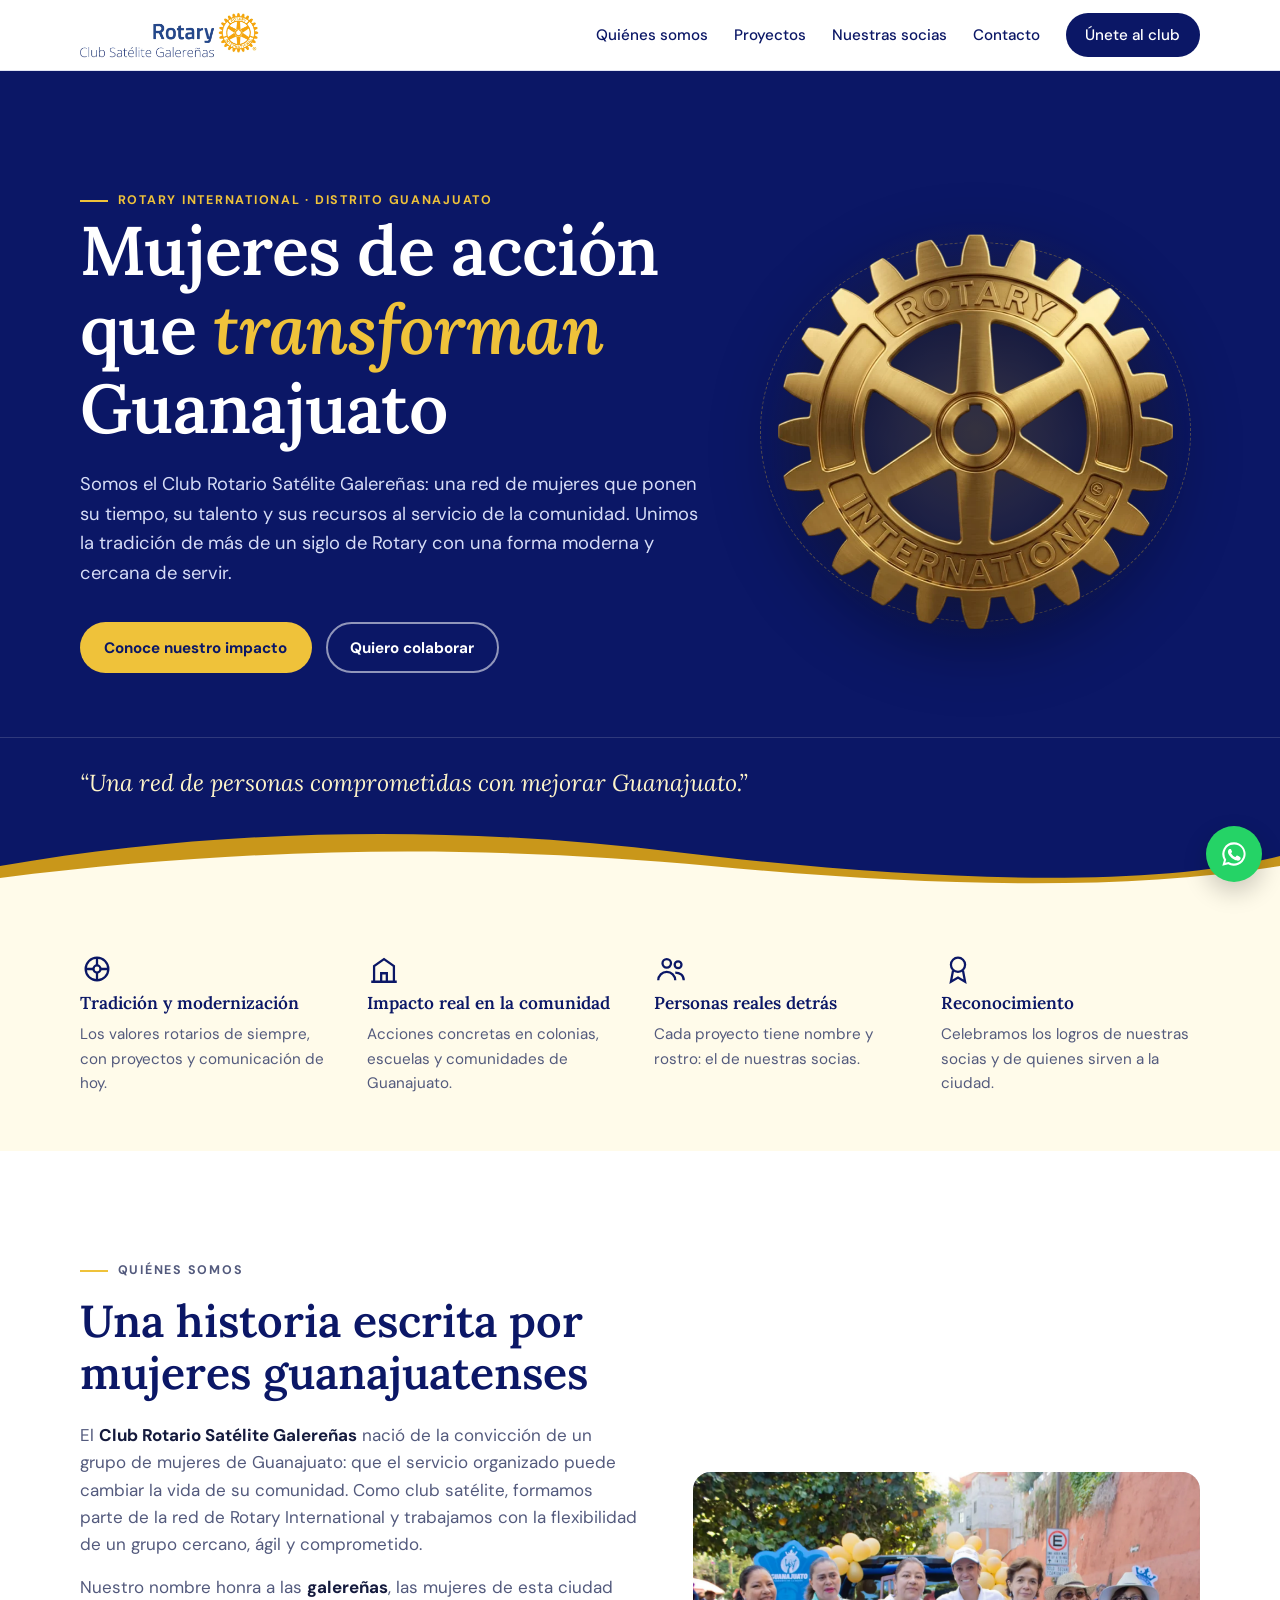
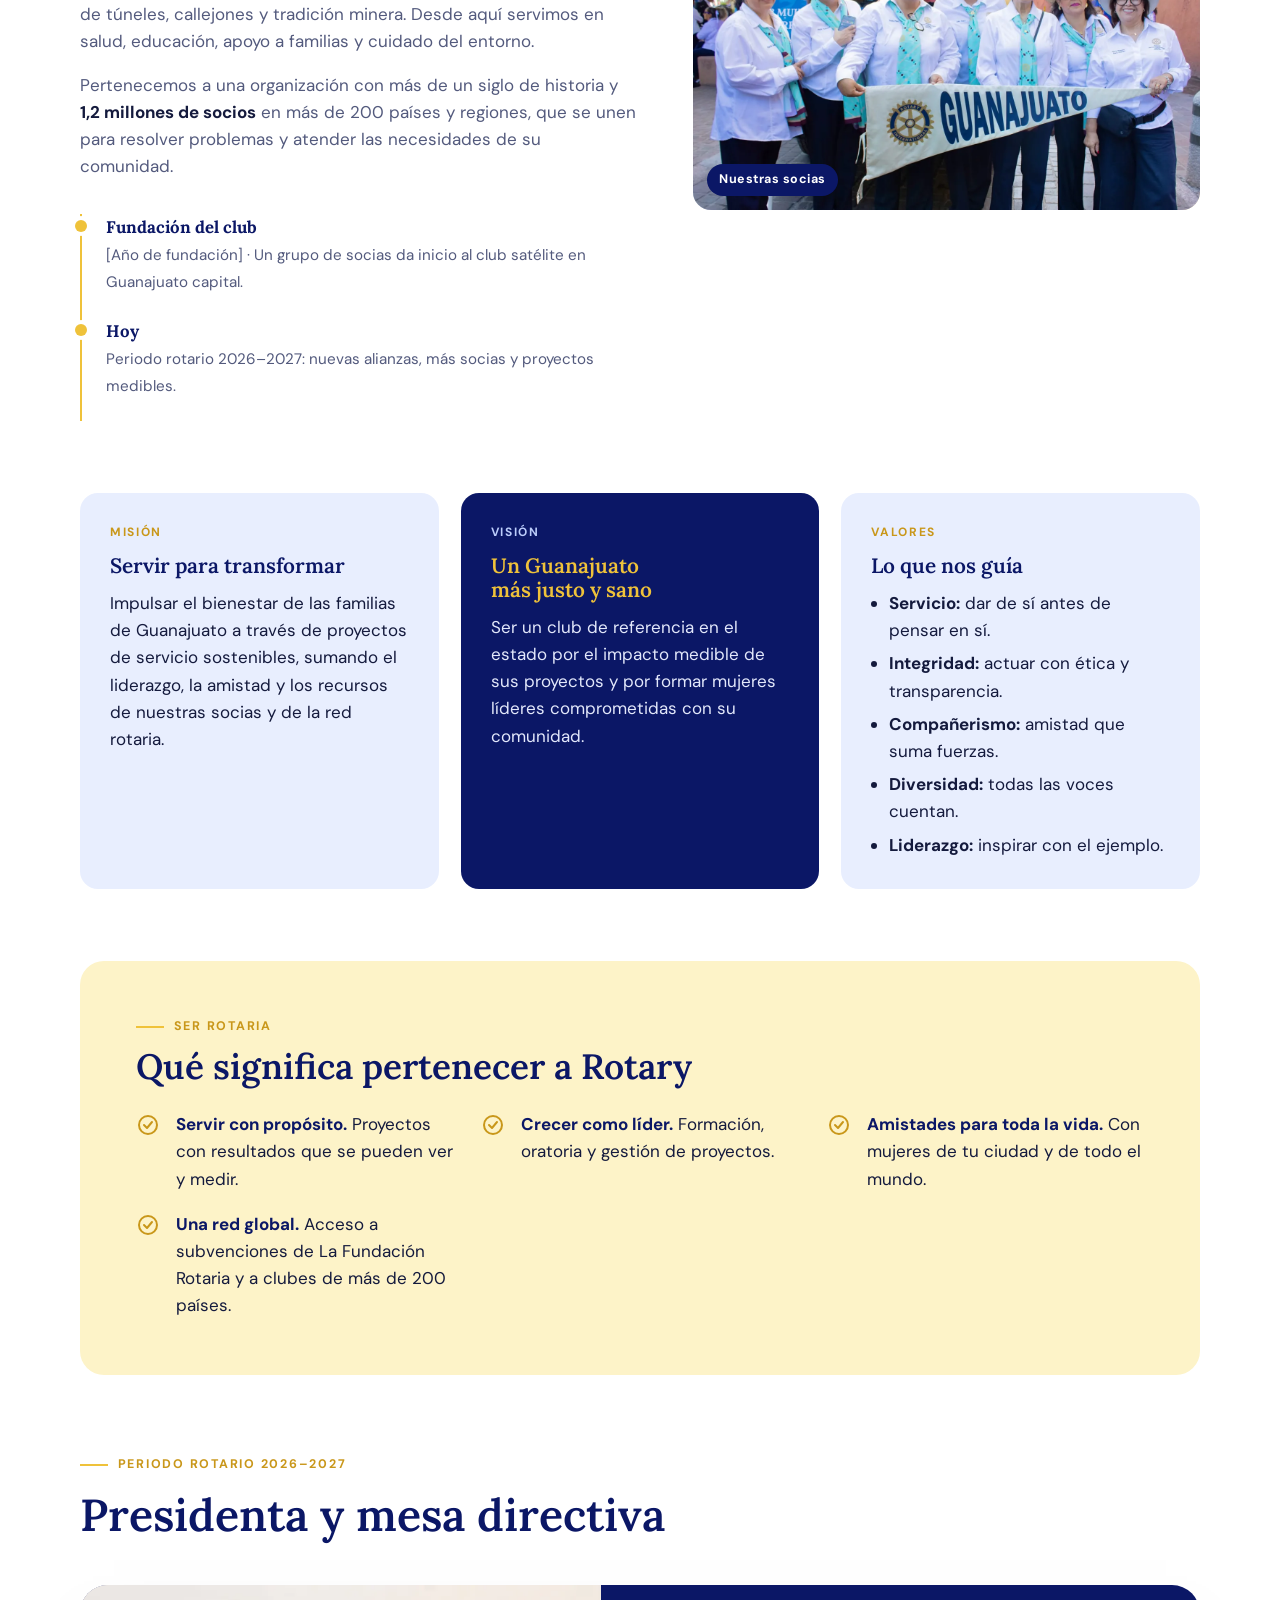
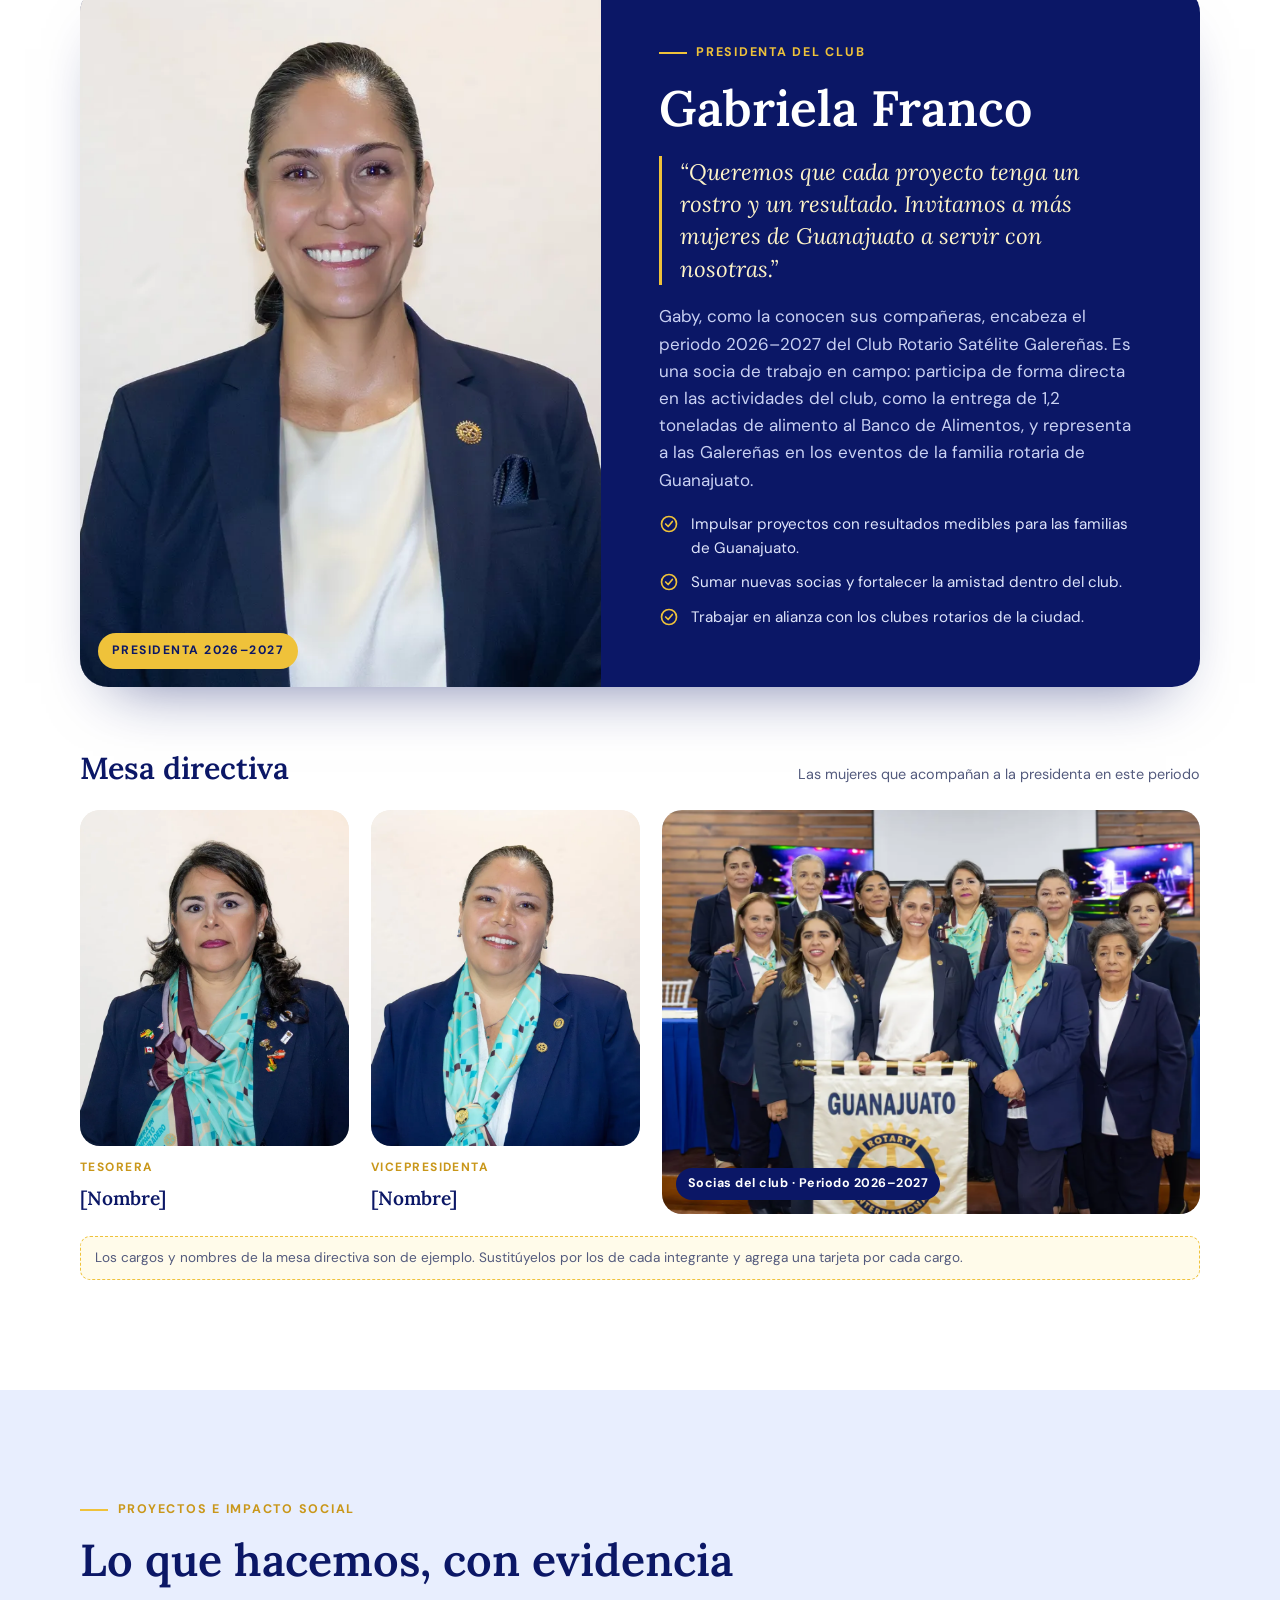
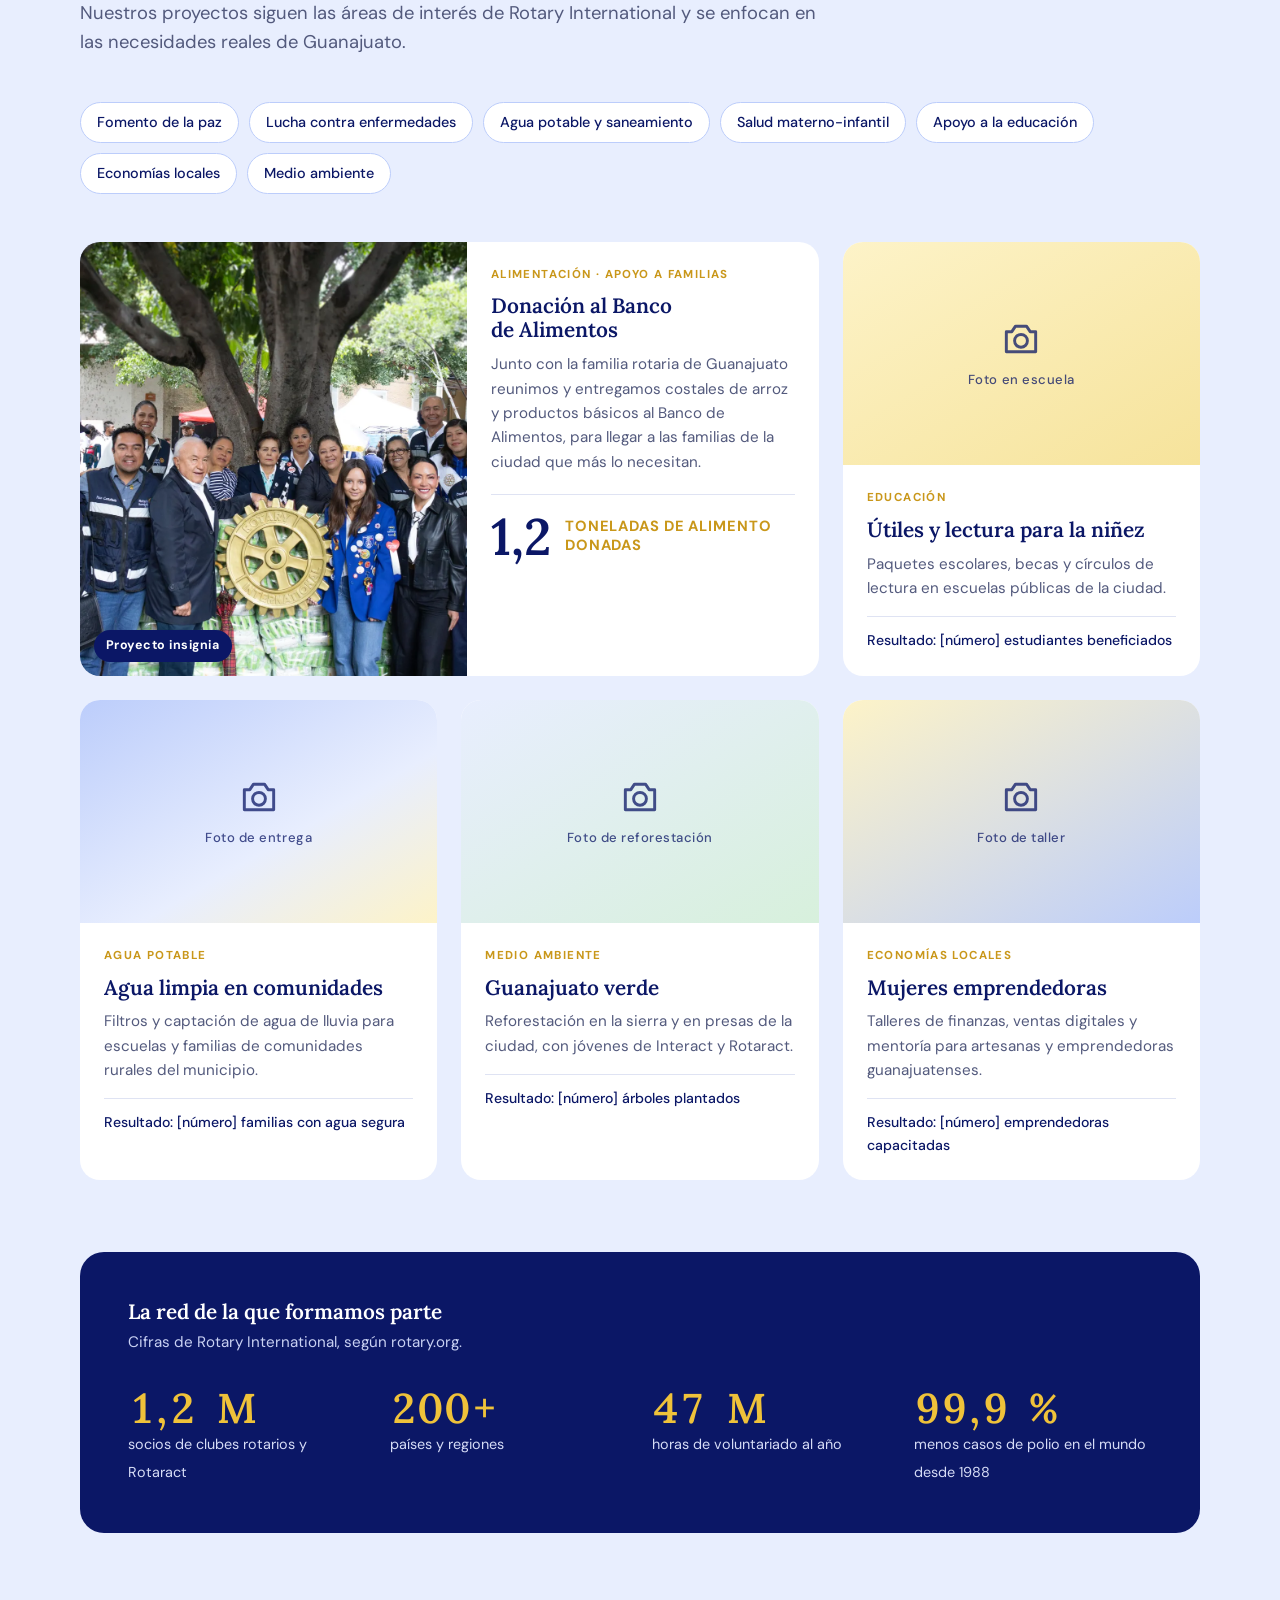
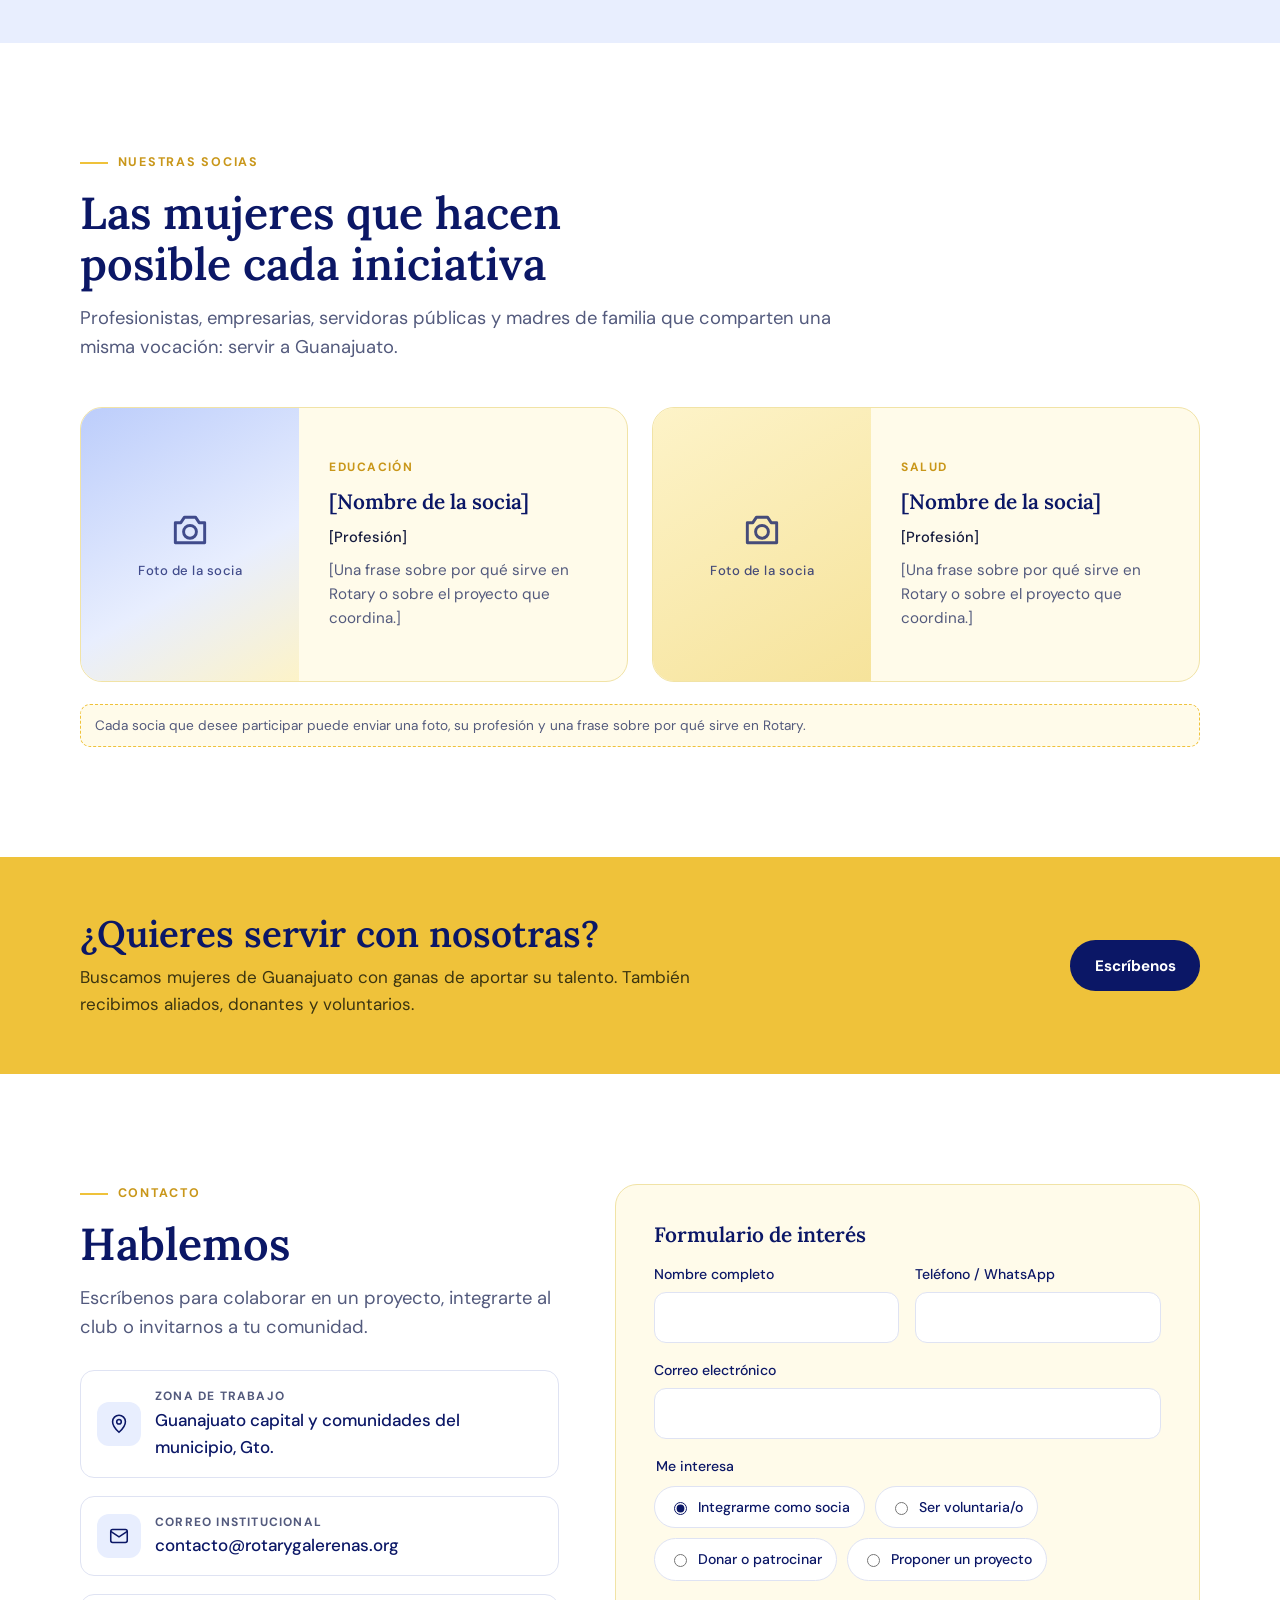
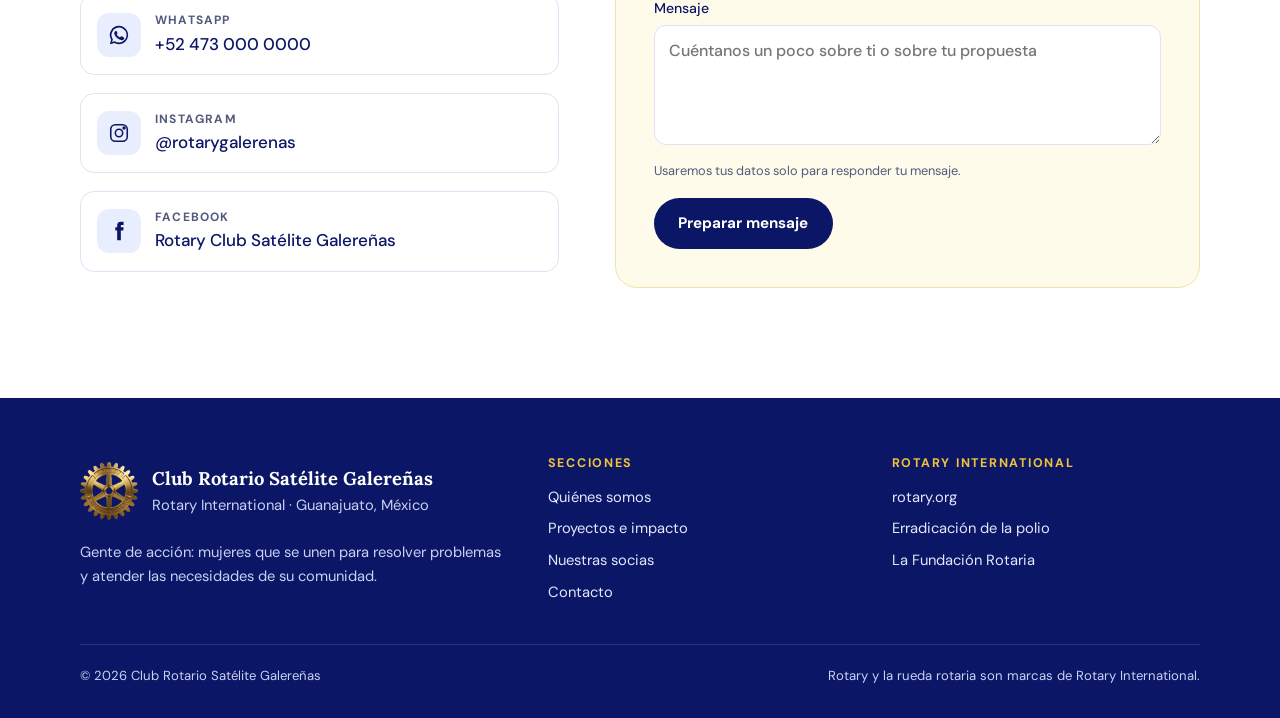
==== commit 2d7111b8: "Add files via upload" ====
--- a/index.html
+++ b/index.html
@@ -7,19 +7,19 @@
 <meta name="description" content="Club Rotario Satélite Galereñas: mujeres de acción comprometidas con mejorar Guanajuato.">
 <meta name="theme-color" content="#0B1766">
 <link rel="icon" href="favicon.ico" sizes="any">
-<link rel="icon" type="image/png" href="img/favicon-192.png">
-<link rel="apple-touch-icon" href="img/apple-touch-icon.png">
-<!-- Vista previa al compartir el enlace (WhatsApp, Facebook). Cuando tengas dominio, cambia img/compartir.jpg por la dirección completa, por ejemplo https://www.tudominio.com/img/compartir.jpg -->
+<link rel="icon" type="image/png" href="favicon-192.png">
+<link rel="apple-touch-icon" href="apple-touch-icon.png">
+<!-- Vista previa al compartir el enlace (WhatsApp, Facebook). Cuando tengas dominio, cambia compartir.jpg por la dirección completa, por ejemplo https://www.tudominio.com/compartir.jpg -->
 <meta property="og:type" content="website">
 <meta property="og:locale" content="es_MX">
 <meta property="og:title" content="Club Rotario Satélite Galereñas">
 <meta property="og:description" content="Mujeres de acción que transforman Guanajuato. Conoce nuestros proyectos, a nuestras socias y cómo sumarte.">
-<meta property="og:image" content="img/compartir.jpg">
+<meta property="og:image" content="compartir.jpg">
 <meta name="twitter:card" content="summary_large_image">
 <link rel="preconnect" href="https://fonts.googleapis.com">
 <link rel="preconnect" href="https://fonts.gstatic.com" crossorigin>
 <link rel="stylesheet" href="https://fonts.googleapis.com/css2?family=Lora:ital,wght@0,500;0,600;0,700;1,500&family=DM+Sans:opsz,wght@9..40,400;9..40,500;9..40,700&display=swap">
-<link rel="stylesheet" href="css/estilos.css">
+<link rel="stylesheet" href="estilos.css">
 </head>
 <body>
 
@@ -36,7 +36,7 @@
 
 <header class="top">
   <div class="wrap">
-    <a href="#inicio" aria-label="Inicio"><img class="logo" src="img/logo-rotary-satelite-galerenas.png" alt="Rotary Club Satélite Galereñas"></a>
+    <a href="#inicio" aria-label="Inicio"><img class="logo" src="logo-rotary-satelite-galerenas.png" alt="Rotary Club Satélite Galereñas"></a>
     <button class="menu-btn" id="menuBtn" aria-label="Abrir menú" aria-expanded="false" aria-controls="mainNav">
       <svg width="28" height="28" viewBox="0 0 24 24" fill="none" stroke="currentColor" stroke-width="2" stroke-linecap="round"><path d="M4 7h16M4 12h16M4 17h16"/></svg>
     </button>
@@ -65,7 +65,7 @@
     </div>
     <div class="hero-wheel" aria-hidden="true">
       <span class="ring"></span>
-      <img src="img/rueda-rotaria.webp" alt="">
+      <img src="rueda-rotaria.webp" alt="">
     </div>
   </div>
   <div class="hero-quote"><div class="wrap"><p>“Una red de personas comprometidas con mejorar Guanajuato.”</p></div></div>
@@ -118,7 +118,7 @@
         </div>
       </div>
       <div class="photo about-photo" style="aspect-ratio:3/2">
-        <img class="real" src="img/socias-banderin-guanajuato.webp" loading="lazy" decoding="async" alt="Socias del club con uniforme blanco y el banderín rotario de Guanajuato en las calles de la ciudad">
+        <img class="real" src="socias-banderin-guanajuato.webp" loading="lazy" decoding="async" alt="Socias del club con uniforme blanco y el banderín rotario de Guanajuato en las calles de la ciudad">
         <span class="cap">Nuestras socias</span>
       </div>
     </div>
@@ -167,7 +167,7 @@
       </div>
       <article class="president">
         <figure class="pres-photo">
-          <img src="img/presidenta-gabriela-franco.webp" loading="lazy" decoding="async" alt="Retrato de Gabriela Franco, presidenta del Club Rotario Satélite Galereñas">
+          <img src="presidenta-gabriela-franco.webp" loading="lazy" decoding="async" alt="Retrato de Gabriela Franco, presidenta del Club Rotario Satélite Galereñas">
           <span class="pres-badge">Presidenta 2026–2027</span>
         </figure>
         <div class="pbody">
@@ -189,17 +189,17 @@
       </div>
       <div class="team">
         <div class="member">
-          <img src="img/mesa-directiva-tesorera.webp" loading="lazy" decoding="async" alt="Retrato de la tesorera del club">
+          <img src="mesa-directiva-tesorera.webp" loading="lazy" decoding="async" alt="Retrato de la tesorera del club">
           <span class="role">Tesorera</span>
           <b>[Nombre]</b>
         </div>
         <div class="member">
-          <img src="img/mesa-directiva-vicepresidenta.webp" loading="lazy" decoding="async" alt="Retrato de la vicepresidenta del club">
+          <img src="mesa-directiva-vicepresidenta.webp" loading="lazy" decoding="async" alt="Retrato de la vicepresidenta del club">
           <span class="role">Vicepresidenta</span>
           <b>[Nombre]</b>
         </div>
         <figure class="team-photo">
-          <img src="img/socias-periodo-2026-2027.webp" loading="lazy" decoding="async" alt="Socias del club en uniforme azul marino con el estandarte rotario de Guanajuato">
+          <img src="socias-periodo-2026-2027.webp" loading="lazy" decoding="async" alt="Socias del club en uniforme azul marino con el estandarte rotario de Guanajuato">
           <figcaption>Socias del club · Periodo 2026–2027</figcaption>
         </figure>
       </div>
@@ -228,7 +228,7 @@
 
     <div class="proj-grid">
       <article class="proj feature">
-        <div class="photo"><img class="real" src="img/donacion-banco-de-alimentos.webp" loading="lazy" decoding="async" alt="Socias y rotarios de Guanajuato reunidos frente a la donación de alimentos con la rueda rotaria"><span class="cap">Proyecto insignia</span></div>
+        <div class="photo"><img class="real" src="donacion-banco-de-alimentos.webp" loading="lazy" decoding="async" alt="Socias y rotarios de Guanajuato reunidos frente a la donación de alimentos con la rueda rotaria"><span class="cap">Proyecto insignia</span></div>
         <div class="body">
           <span class="tag">Alimentación · Apoyo a familias</span>
           <h3>Donación al Banco de Alimentos</h3>
@@ -394,7 +394,7 @@
   <div class="wrap">
     <div class="grid">
       <div style="display:grid;gap:14px">
-        <div class="brand"><img src="img/rueda-rotaria.webp" alt=""><div><b>Club Rotario Satélite Galereñas</b><span>Rotary International · Guanajuato, México</span></div></div>
+        <div class="brand"><img src="rueda-rotaria.webp" alt=""><div><b>Club Rotario Satélite Galereñas</b><span>Rotary International · Guanajuato, México</span></div></div>
         <p>Gente de acción: mujeres que se unen para resolver problemas y atender las necesidades de su comunidad.</p>
       </div>
       <div>
@@ -411,6 +411,6 @@
 </footer>
 
 <a class="float-wa" href="https://wa.me/524730000000" target="_blank" rel="noopener" aria-label="WhatsApp del club"><svg><use href="#i-wa"/></svg></a>
-<script src="js/main.js"></script>
+<script src="main.js"></script>
 </body>
 </html>
--- a/estilos.css
+++ b/estilos.css
@@ -0,0 +1,241 @@
+/* Club Rotario Satélite Galereñas · estilos del sitio */
+body{margin:0}img{max-width:100%}[hidden]{display:none!important}
+/* Layout: bandas alternas crema / blanco / azul marino; el engrane dorado como hilo visual. Tema único claro, fiel al kit de marca. */
+:root{
+  --navy:#0B1766; --navy-2:#16257f; --gold:#EFC23A; --gold-deep:#C9971A;
+  --cream:#FDF3C8; --cream-soft:#FFFBEA; --lav:#BCCDFB; --lav-soft:#E8EEFE;
+  --ink:#141a3d; --muted:#535a7d; --paper:#ffffff; --line:#dfe3f3;
+  --f-title:"Lora", Georgia, "Times New Roman", serif;
+  --f-body:"DM Sans", system-ui, -apple-system, "Segoe UI", Arial, sans-serif;
+  --wrap:1160px;
+  color-scheme:light;
+}
+*{box-sizing:border-box}
+html{scroll-behavior:smooth}
+@media (prefers-reduced-motion:reduce){html{scroll-behavior:auto}*{animation:none!important;transition:none!important}}
+body{background:var(--paper);color:var(--ink);font-family:var(--f-body);font-size:17px;line-height:1.6}
+body::before{content:"";position:fixed;inset:0 0 auto;height:env(safe-area-inset-top,0px);z-index:60;background:var(--paper)}
+h1,h2,h3{font-family:var(--f-title);color:var(--navy);line-height:1.15;text-wrap:balance;margin:0}
+h2{font-size:clamp(1.9rem,4vw,2.8rem);font-weight:600}
+h3{font-size:1.3rem;font-weight:600}
+p{margin:0}
+a{color:inherit}
+:focus-visible{outline:3px solid var(--gold);outline-offset:3px;border-radius:4px}
+.wrap{max-width:var(--wrap);margin:0 auto;padding-left:max(20px,env(safe-area-inset-left,0px));padding-right:max(20px,env(safe-area-inset-right,0px))}
+.eyebrow{font-size:.78rem;font-weight:700;letter-spacing:.14em;text-transform:uppercase;color:var(--gold-deep);display:flex;align-items:center;gap:.6rem}
+.eyebrow::before{content:"";width:28px;height:2px;background:var(--gold)}
+.lead{font-size:1.15rem;color:var(--muted);max-width:62ch}
+section{padding-block:clamp(64px,9vw,110px)}
+.sec-head{display:grid;gap:14px;margin-bottom:44px;max-width:760px}
+.btn{display:inline-flex;align-items:center;gap:.5rem;font:700 .95rem var(--f-body);padding:.85rem 1.4rem;border-radius:999px;text-decoration:none;border:2px solid transparent;cursor:pointer;transition:transform .2s, background .2s}
+.btn:hover{transform:translateY(-2px)}
+.btn-gold{background:var(--gold);color:var(--navy)}
+.btn-ghost{border-color:rgba(255,255,255,.55);color:#fff;background:transparent}
+.btn-navy{background:var(--navy);color:#fff}
+
+/* Header */
+header.top{position:sticky;top:env(safe-area-inset-top,0px);z-index:50;background:rgba(255,255,255,.96);backdrop-filter:blur(8px);border-bottom:1px solid var(--line)}
+.top .wrap{display:flex;align-items:center;justify-content:space-between;gap:20px;padding-block:12px}
+.top img.logo{height:46px;width:auto;display:block}
+nav.main{display:flex;gap:26px;align-items:center}
+nav.main a{text-decoration:none;font-weight:500;font-size:.95rem;color:var(--navy)}
+nav.main a:not(.btn):hover{color:var(--gold-deep)}
+nav.main a.btn{color:#fff}
+nav.main .btn{padding:.6rem 1.1rem}
+.menu-btn{display:none;background:none;border:0;padding:8px;cursor:pointer;color:var(--navy)}
+@media (max-width:900px){
+  .menu-btn{display:block}
+  nav.main{position:absolute;top:100%;left:0;right:0;flex-direction:column;align-items:stretch;gap:0;background:#fff;border-bottom:1px solid var(--line);padding:8px max(20px,env(safe-area-inset-right,0px)) 18px max(20px,env(safe-area-inset-left,0px));display:none}
+  nav.main.open{display:flex}
+  nav.main a{padding:12px 0;border-bottom:1px solid var(--line)}
+  nav.main .btn{margin-top:12px;justify-content:center;border-bottom:0}
+  .top img.logo{height:38px}
+}
+
+/* Hero */
+.hero{background:var(--navy);color:#fff;position:relative;overflow:hidden;padding-block:clamp(70px,10vw,120px) 0}
+.hero .wrap{display:grid;grid-template-columns:1.25fr .9fr;gap:48px;align-items:center;position:relative;z-index:2}
+.hero h1{color:#fff;font-size:clamp(2.4rem,6vw,4.3rem);font-weight:600;letter-spacing:-.01em}
+.hero h1 em{font-style:italic;color:var(--gold)}
+.hero .lead{color:#d6dcf6;margin-top:22px}
+.hero .eyebrow{color:var(--gold)}
+.hero-ctas{display:flex;flex-wrap:wrap;gap:14px;margin-top:34px}
+.hero-wheel{position:relative;display:grid;place-items:center}
+.hero-wheel::before{content:"";position:absolute;width:min(460px,95%);aspect-ratio:1;border-radius:50%;background:radial-gradient(circle,rgba(239,194,58,.28) 0%,rgba(239,194,58,.08) 45%,transparent 70%)}
+.hero-wheel img{position:relative;width:min(420px,88%);height:auto;animation:spin 60s linear infinite;filter:drop-shadow(0 18px 36px rgba(0,0,0,.45));will-change:transform}
+.hero-wheel:hover img{animation-play-state:paused}
+@keyframes spin{to{transform:rotate(360deg)}}
+.hero-wheel .ring{position:absolute;inset:2%;border:1px dashed rgba(239,194,58,.35);border-radius:50%}
+.hero-quote{margin-top:64px;border-top:1px solid rgba(255,255,255,.15);position:relative;z-index:2}
+.hero-quote .wrap{display:block;padding-block:26px}
+.hero-quote p{font-family:var(--f-title);font-style:italic;font-size:clamp(1.1rem,2.4vw,1.45rem);color:var(--cream)}
+.wave{display:block;width:100%;height:70px;margin-top:-1px}
+@media (max-width:820px){.hero .wrap{grid-template-columns:1fr}.hero-wheel{order:-1}.hero-wheel img{width:220px}.hero-wheel::before{width:300px}}
+
+/* Pilares (fortalezas) */
+.pillars{background:var(--cream-soft);padding-block:56px}
+.pillars .wrap{display:grid;grid-template-columns:repeat(4,1fr);gap:28px}
+.pillar{display:grid;gap:8px;align-content:start}
+.pillar svg{width:34px;height:34px;color:var(--navy)}
+.pillar h3{font-size:1.08rem}
+.pillar p{font-size:.95rem;color:var(--muted)}
+@media (max-width:860px){.pillars .wrap{grid-template-columns:repeat(2,1fr)}}
+@media (max-width:460px){.pillars .wrap{grid-template-columns:1fr}}
+
+/* Quiénes somos */
+.about-grid{display:grid;grid-template-columns:1.1fr 1fr;gap:56px;align-items:start}
+.about-grid > *{min-width:0}
+.photo.about-photo{align-self:center}
+.story p+p{margin-top:16px}
+.story p{color:var(--muted)}
+.story strong{color:var(--ink)}
+.photo{position:relative;border-radius:18px;overflow:hidden;background:linear-gradient(150deg,var(--lav) 0%,var(--lav-soft) 60%,var(--cream) 100%);aspect-ratio:4/3;max-width:100%;display:grid;place-items:center;color:var(--navy)}
+.photo .ph{display:grid;justify-items:center;gap:8px;text-align:center;padding:20px;opacity:.75}
+.photo .ph svg{width:44px;height:44px}
+.photo .ph span{font-size:.82rem;font-weight:500;letter-spacing:.04em}
+.photo img.real{position:absolute;inset:0;width:100%;height:100%;object-fit:cover;display:block}
+.photo .cap{z-index:1;position:absolute;left:14px;bottom:14px;background:var(--navy);color:#fff;font-size:.78rem;font-weight:700;padding:6px 12px;border-radius:999px;letter-spacing:.04em}
+.timeline{margin-top:34px;display:grid;gap:0;border-left:2px solid var(--gold);padding-left:24px}
+.tl{position:relative;padding-bottom:22px}
+.tl::before{content:"";position:absolute;left:-31px;top:6px;width:12px;height:12px;border-radius:50%;background:var(--gold);box-shadow:0 0 0 4px #fff}
+.tl b{font-family:var(--f-title);color:var(--navy);font-size:1.05rem;display:block}
+.tl span{color:var(--muted);font-size:.95rem}
+@media (max-width:860px){.about-grid{grid-template-columns:1fr;gap:36px}}
+
+.mvv{display:grid;grid-template-columns:repeat(3,1fr);gap:22px;margin-top:72px}
+.mvv article{background:var(--lav-soft);border-radius:18px;padding:30px;display:grid;gap:12px;align-content:start}
+.mvv article:nth-child(2){background:var(--navy);color:#e3e8fb}
+.mvv article:nth-child(2) h3{color:var(--gold)}
+.mvv .k{font-size:.75rem;font-weight:700;letter-spacing:.14em;text-transform:uppercase;color:var(--gold-deep)}
+.mvv article:nth-child(2) .k{color:var(--lav)}
+.mvv ul{margin:0;padding-left:1.1rem;display:grid;gap:6px}
+@media (max-width:860px){.mvv{grid-template-columns:1fr}}
+
+.belong{margin-top:72px;display:grid;grid-template-columns:1fr;gap:48px;align-items:center;background:var(--cream);border-radius:24px;padding:clamp(28px,5vw,56px)}
+.belong > *{min-width:0}
+.belong ul{list-style:none;margin:24px 0 0;padding:0;display:grid;grid-template-columns:repeat(auto-fit,minmax(240px,1fr));gap:18px 28px}
+.belong li{display:grid;grid-template-columns:28px 1fr;gap:12px;align-items:start}
+.belong li svg{width:24px;height:24px;color:var(--gold-deep);margin-top:2px}
+.belong li b{color:var(--navy)}
+@media (max-width:860px){.belong{grid-template-columns:1fr}}
+
+/* Mesa directiva */
+.board{margin-top:80px}
+.president{display:grid;grid-template-columns:minmax(0,1fr) minmax(0,1.15fr);align-items:stretch;border-radius:28px;overflow:hidden;background:var(--navy);color:#dfe5fb;box-shadow:0 30px 60px -34px rgba(11,23,102,.6)}
+.pres-photo{position:relative;margin:0;min-height:540px;background:#f3eee8}
+.pres-photo img{position:absolute;inset:0;width:100%;height:100%;object-fit:cover;object-position:center 18%;display:block}
+.pres-badge{position:absolute;left:18px;bottom:18px;background:var(--gold);color:var(--navy);font-weight:700;font-size:.76rem;letter-spacing:.12em;text-transform:uppercase;padding:8px 14px;border-radius:999px}
+.president .pbody{padding:clamp(28px,4.5vw,60px);display:grid;gap:18px;align-content:center}
+.president .eyebrow{color:var(--gold)}
+.president h3{color:#fff;font-size:clamp(2.1rem,4.2vw,3.1rem);font-weight:600}
+.pres-quote{margin:0;font-family:var(--f-title);font-style:italic;font-size:clamp(1.15rem,2vw,1.4rem);line-height:1.45;color:var(--cream);border-left:3px solid var(--gold);padding-left:18px}
+.president .bio{color:#c9d1f3}
+.president ul{margin:0;padding:0;list-style:none;display:grid;gap:10px}
+.president li{display:grid;grid-template-columns:22px 1fr;gap:10px;font-size:.95rem}
+.president li svg{width:20px;height:20px;color:var(--gold);margin-top:2px}
+.board-sub{display:flex;flex-wrap:wrap;align-items:baseline;justify-content:space-between;gap:8px 20px;margin:64px 0 24px}
+.board-sub h3{font-size:clamp(1.5rem,2.6vw,1.9rem)}
+.board-sub span{font-size:.9rem;color:var(--muted)}
+.team{display:grid;grid-template-columns:minmax(0,1fr) minmax(0,1fr) minmax(0,2fr);gap:22px;align-items:stretch}
+.member{display:grid;gap:12px;align-content:start}
+.member img{width:100%;aspect-ratio:4/5;object-fit:cover;object-position:center 20%;border-radius:20px;display:block;background:#f3eee8}
+.member .role{font-size:.75rem;font-weight:700;letter-spacing:.12em;text-transform:uppercase;color:var(--gold-deep)}
+.member b{font-family:var(--f-title);color:var(--navy);font-size:1.2rem;font-weight:600;margin-top:-6px}
+.team-photo{position:relative;margin:0;border-radius:20px;overflow:hidden;min-height:320px;background:var(--lav-soft)}
+.team-photo img{position:absolute;inset:0;width:100%;height:100%;object-fit:cover;object-position:center 45%;display:block}
+.team-photo figcaption{position:absolute;left:14px;bottom:14px;right:14px;justify-self:start;background:var(--navy);color:#fff;font-size:.78rem;font-weight:700;padding:6px 12px;border-radius:999px;letter-spacing:.04em;width:max-content;max-width:calc(100% - 28px)}
+.note{font-size:.85rem;color:var(--muted);background:var(--cream-soft);border:1px dashed var(--gold);padding:10px 14px;border-radius:10px;margin-top:22px}
+@media (max-width:960px){.team{grid-template-columns:repeat(2,minmax(0,1fr))}.team-photo{grid-column:1/-1;min-height:0;aspect-ratio:16/10}}
+@media (max-width:820px){.president{grid-template-columns:1fr}.pres-photo{min-height:0;aspect-ratio:4/5;max-height:540px}}
+
+/* Proyectos */
+.projects{background:var(--lav-soft)}
+.areas{display:flex;flex-wrap:wrap;gap:10px;margin-bottom:48px}
+.chip{background:#fff;border:1px solid var(--lav);color:var(--navy);font-weight:500;font-size:.9rem;padding:8px 16px;border-radius:999px}
+.proj-grid{display:grid;grid-template-columns:repeat(3,1fr);gap:24px}
+.proj{background:#fff;border-radius:20px;overflow:hidden;display:grid;grid-template-rows:auto 1fr}
+.proj .photo{border-radius:0;aspect-ratio:16/10}
+.proj .body{padding:24px;display:grid;gap:10px;align-content:start}
+.proj .tag{font-size:.72rem;font-weight:700;letter-spacing:.12em;text-transform:uppercase;color:var(--gold-deep)}
+.proj p{color:var(--muted);font-size:.95rem}
+.proj .res{margin-top:6px;padding-top:12px;border-top:1px solid var(--line);font-size:.88rem;color:var(--navy);font-weight:500}
+.big-res{display:flex;align-items:center;gap:14px;margin-top:10px;padding-top:16px;border-top:1px solid var(--line)}
+.big-res b{font-family:var(--f-title);font-size:3.2rem;line-height:1;color:var(--navy);font-weight:600}
+.big-res span{font-size:.92rem;font-weight:700;color:var(--gold-deep);text-transform:uppercase;letter-spacing:.06em;line-height:1.3}
+.proj.feature{grid-column:span 2;grid-template-columns:1.1fr 1fr;grid-template-rows:none}
+.proj.feature .photo{aspect-ratio:auto;height:100%;min-height:260px}
+@media (max-width:960px){.proj-grid{grid-template-columns:repeat(2,1fr)}.proj.feature{grid-column:span 2}}
+@media (max-width:620px){.proj-grid{grid-template-columns:1fr}.proj.feature{grid-column:auto;grid-template-columns:1fr}.proj.feature .photo{min-height:200px}}
+
+.numbers{margin-top:72px;background:var(--navy);border-radius:24px;padding:clamp(28px,5vw,48px);color:#fff}
+.numbers h3{color:#fff;margin-bottom:6px}
+.numbers > p{color:#c9d1f3;font-size:.95rem}
+.num-grid{display:grid;grid-template-columns:repeat(4,1fr);gap:24px;margin-top:30px}
+.num b{display:block;font-family:var(--f-title);font-size:clamp(1.8rem,3.6vw,2.6rem);color:var(--gold);font-weight:600;font-variant-numeric:tabular-nums;line-height:1.1}
+.num span{font-size:.9rem;color:#d6dcf6}
+@media (max-width:820px){.num-grid{grid-template-columns:repeat(2,1fr)}}
+
+/* Socias */
+.socias-grid{display:grid;grid-template-columns:repeat(2,minmax(0,1fr));gap:24px}
+.socia{display:grid;grid-template-columns:minmax(0,.8fr) minmax(0,1.2fr);background:var(--cream-soft);border:1px solid #f1e3a6;border-radius:22px;overflow:hidden}
+.socia .photo{border-radius:0;aspect-ratio:4/5}
+.socia .sbody{padding:clamp(20px,3vw,30px);display:grid;gap:8px;align-content:center}
+.socia .avoc{font-size:.75rem;font-weight:700;color:var(--gold-deep);text-transform:uppercase;letter-spacing:.12em}
+.socia b{font-family:var(--f-title);color:var(--navy);font-size:1.3rem;font-weight:600}
+.socia .prof{font-size:.92rem;font-weight:500;color:var(--ink)}
+.socia p{font-size:.95rem;color:var(--muted)}
+@media (max-width:860px){.socias-grid{grid-template-columns:1fr}}
+@media (max-width:460px){.socia{grid-template-columns:1fr}.socia .photo{aspect-ratio:4/3}}
+
+/* Únete */
+.join{background:var(--gold);padding-block:56px}
+.join .wrap{display:flex;flex-wrap:wrap;gap:24px;align-items:center;justify-content:space-between}
+.join h2{font-size:clamp(1.6rem,3.4vw,2.3rem)}
+.join p{color:#3b3410;margin-top:8px;max-width:56ch}
+
+/* Contacto */
+.contact-grid{display:grid;grid-template-columns:.9fr 1.1fr;gap:56px;align-items:start}
+.contact-grid > *{min-width:0}
+.cinfo{display:grid;gap:18px}
+.crow{display:grid;grid-template-columns:44px 1fr;gap:14px;align-items:center;padding:16px;border:1px solid var(--line);border-radius:14px}
+.crow .ic{width:44px;height:44px;border-radius:12px;background:var(--lav-soft);display:grid;place-items:center;color:var(--navy)}
+.crow .ic svg{width:22px;height:22px}
+.crow small{display:block;font-size:.75rem;text-transform:uppercase;letter-spacing:.1em;color:var(--muted);font-weight:700}
+.crow .val{font-weight:500;color:var(--navy);word-break:break-word;user-select:all}
+.crow a.val{text-decoration:none}
+.crow a.val:hover{text-decoration:underline}
+form.cform{background:var(--cream-soft);border:1px solid #f1e3a6;border-radius:22px;padding:clamp(22px,4vw,38px);display:grid;gap:16px}
+.frow{display:grid;grid-template-columns:1fr 1fr;gap:16px}
+.frow > *{min-width:0}
+@media (max-width:560px){.frow{grid-template-columns:1fr}}
+label{display:grid;gap:6px;font-size:.88rem;font-weight:500;color:var(--navy)}
+input,select,textarea{font:inherit;font-size:1rem;padding:12px 14px;border-radius:12px;border:1.5px solid var(--line);background:#fff;color:var(--ink);width:100%}
+input:focus,select:focus,textarea:focus{outline:none;border-color:var(--navy);box-shadow:0 0 0 3px var(--lav)}
+textarea{min-height:120px;resize:vertical}
+.interest{display:flex;flex-wrap:wrap;gap:10px}
+.interest label{display:flex;align-items:center;gap:8px;background:#fff;border:1.5px solid var(--line);padding:9px 14px;border-radius:999px;cursor:pointer;font-weight:500}
+.interest input{width:auto;accent-color:var(--navy)}
+.privacy{font-size:.8rem;color:var(--muted)}
+.ok{background:var(--navy);color:#fff;border-radius:16px;padding:20px;display:grid;gap:12px}
+.ok b{color:var(--gold);font-family:var(--f-title);font-size:1.15rem}
+.ok pre{white-space:pre-wrap;background:rgba(255,255,255,.08);padding:12px;border-radius:10px;font:inherit;font-size:.9rem;margin:0;color:#e3e8fb}
+.ok .btn{justify-self:start}
+.ok-actions{display:flex;flex-wrap:wrap;gap:10px}
+.err{color:#a3221a;font-size:.88rem}
+@media (max-width:860px){.contact-grid{grid-template-columns:1fr}}
+
+/* Footer */
+footer{background:var(--navy);color:#c9d1f3;padding-block:56px 32px;font-size:.92rem}
+footer .grid{display:grid;grid-template-columns:1.4fr 1fr 1fr;gap:36px}
+footer .brand{display:flex;gap:14px;align-items:center}
+footer .brand img{width:58px;height:auto}
+footer .brand b{font-family:var(--f-title);color:#fff;font-size:1.15rem;display:block}
+footer h4{color:var(--gold);font-size:.78rem;letter-spacing:.14em;text-transform:uppercase;margin:0 0 12px}
+footer ul{list-style:none;margin:0;padding:0;display:grid;gap:8px}
+footer a{text-decoration:none;color:#e3e8fb}
+footer a:hover{color:var(--gold)}
+footer .legal{margin-top:40px;padding-top:20px;border-top:1px solid rgba(255,255,255,.12);display:flex;flex-wrap:wrap;justify-content:space-between;gap:10px;font-size:.82rem}
+@media (max-width:760px){footer .grid{grid-template-columns:1fr}}
+
+.float-wa{position:fixed;right:calc(18px + env(safe-area-inset-right,0px));bottom:calc(18px + env(safe-area-inset-bottom,0px));z-index:40;width:56px;height:56px;border-radius:50%;background:#25D366;color:#fff;display:grid;place-items:center;box-shadow:0 10px 24px rgba(0,0,0,.2)}
+.float-wa svg{width:28px;height:28px}
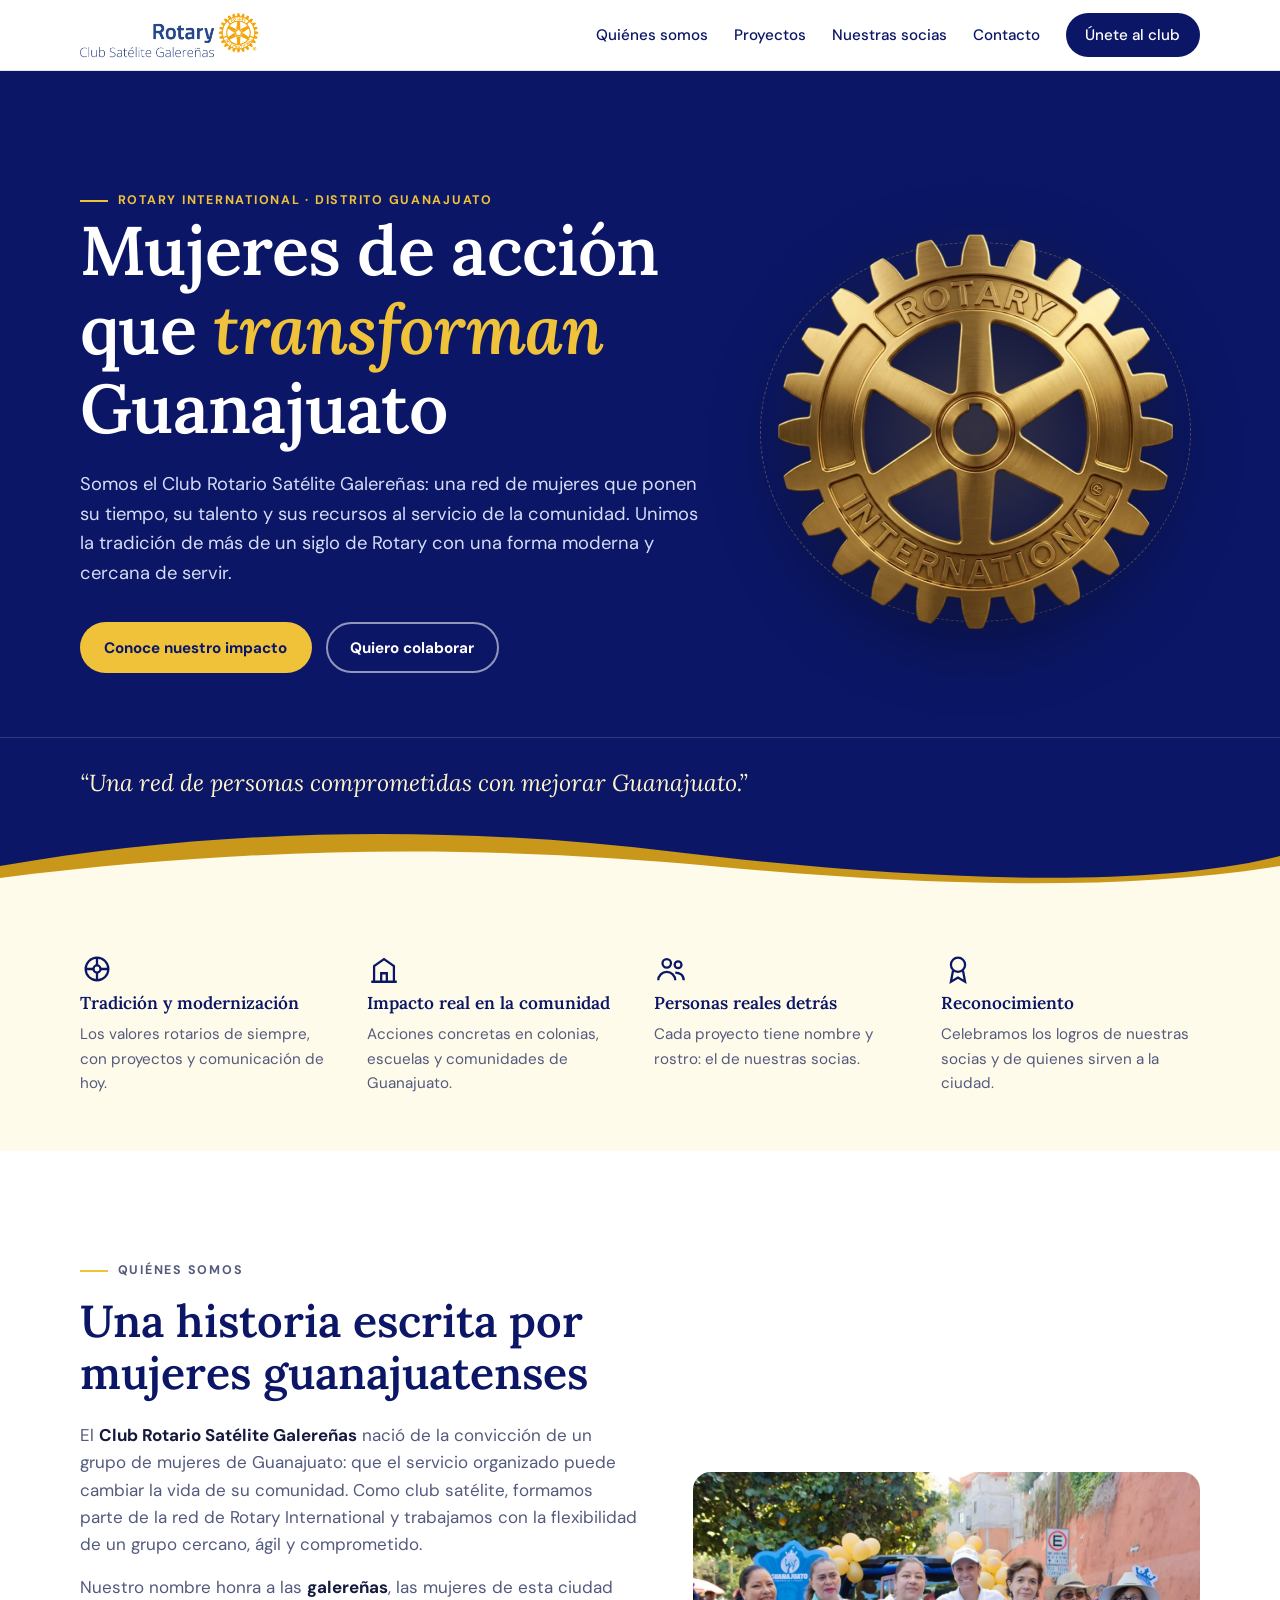
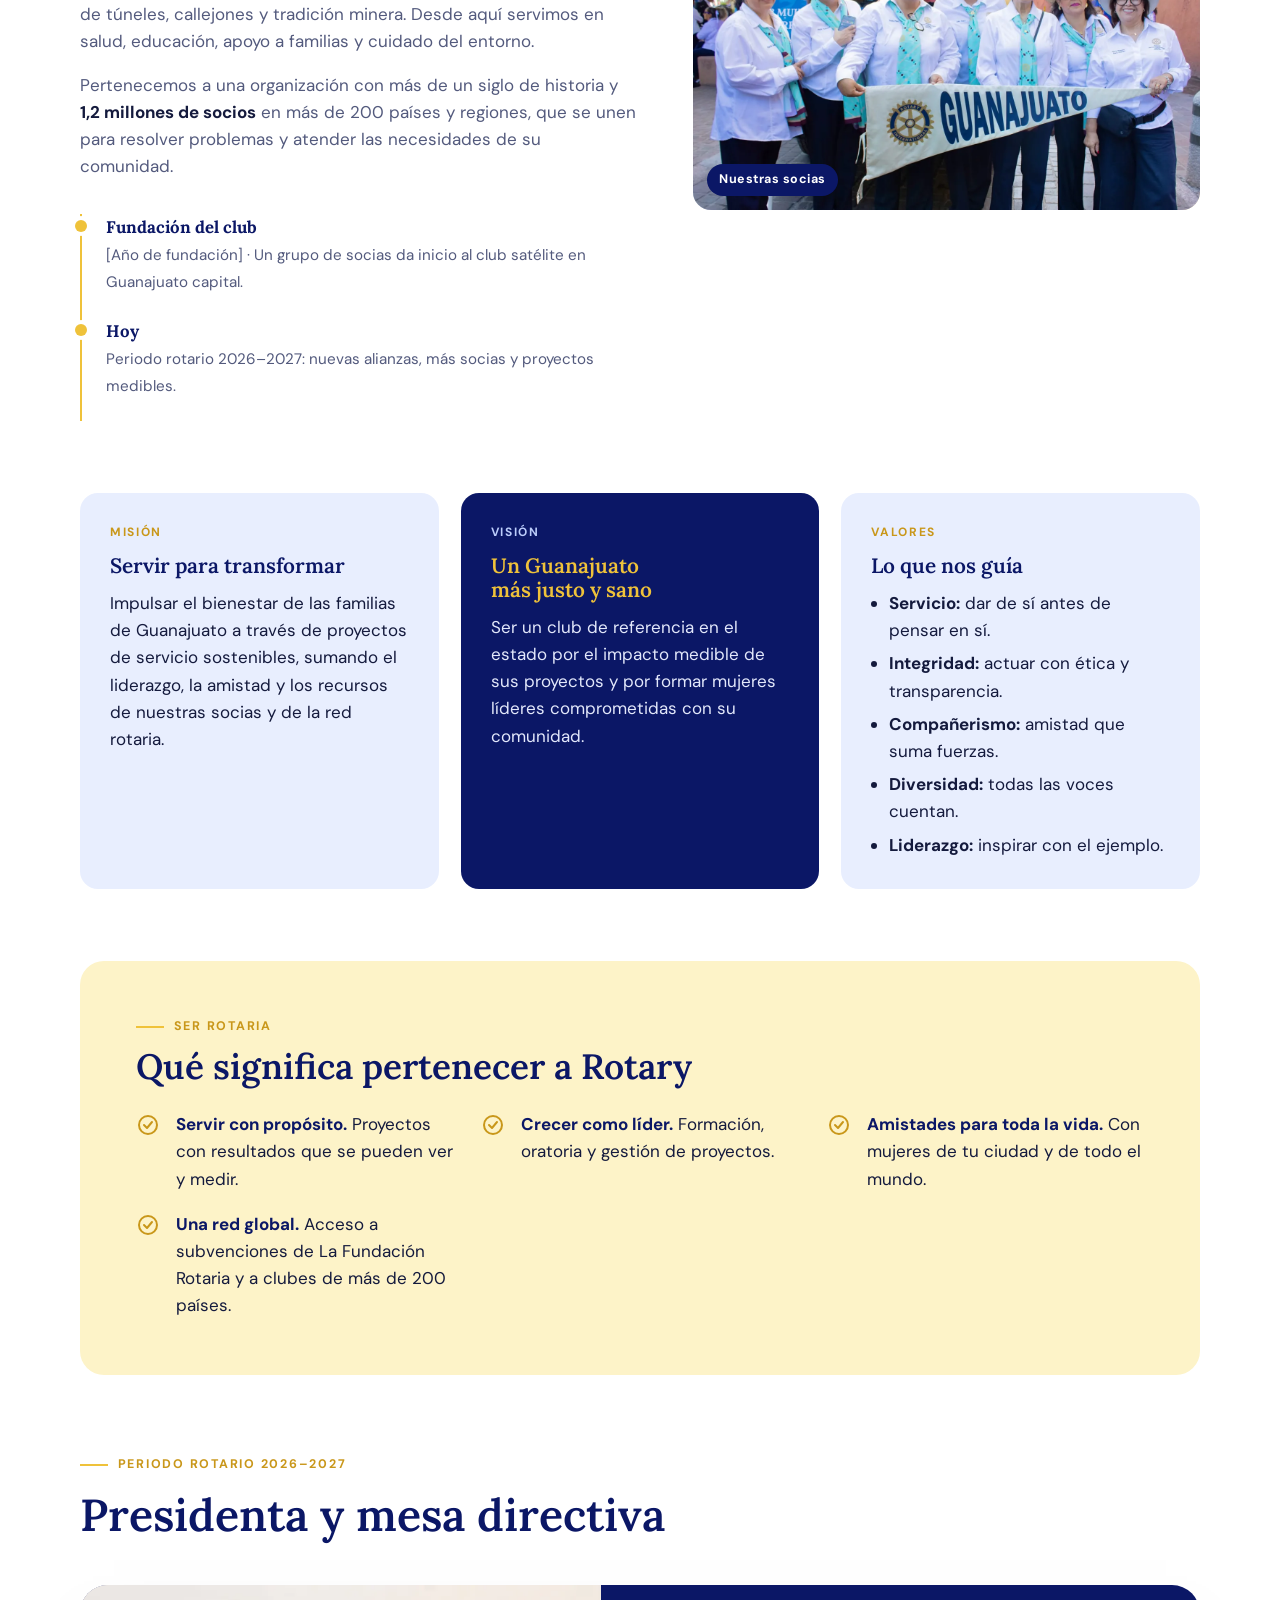
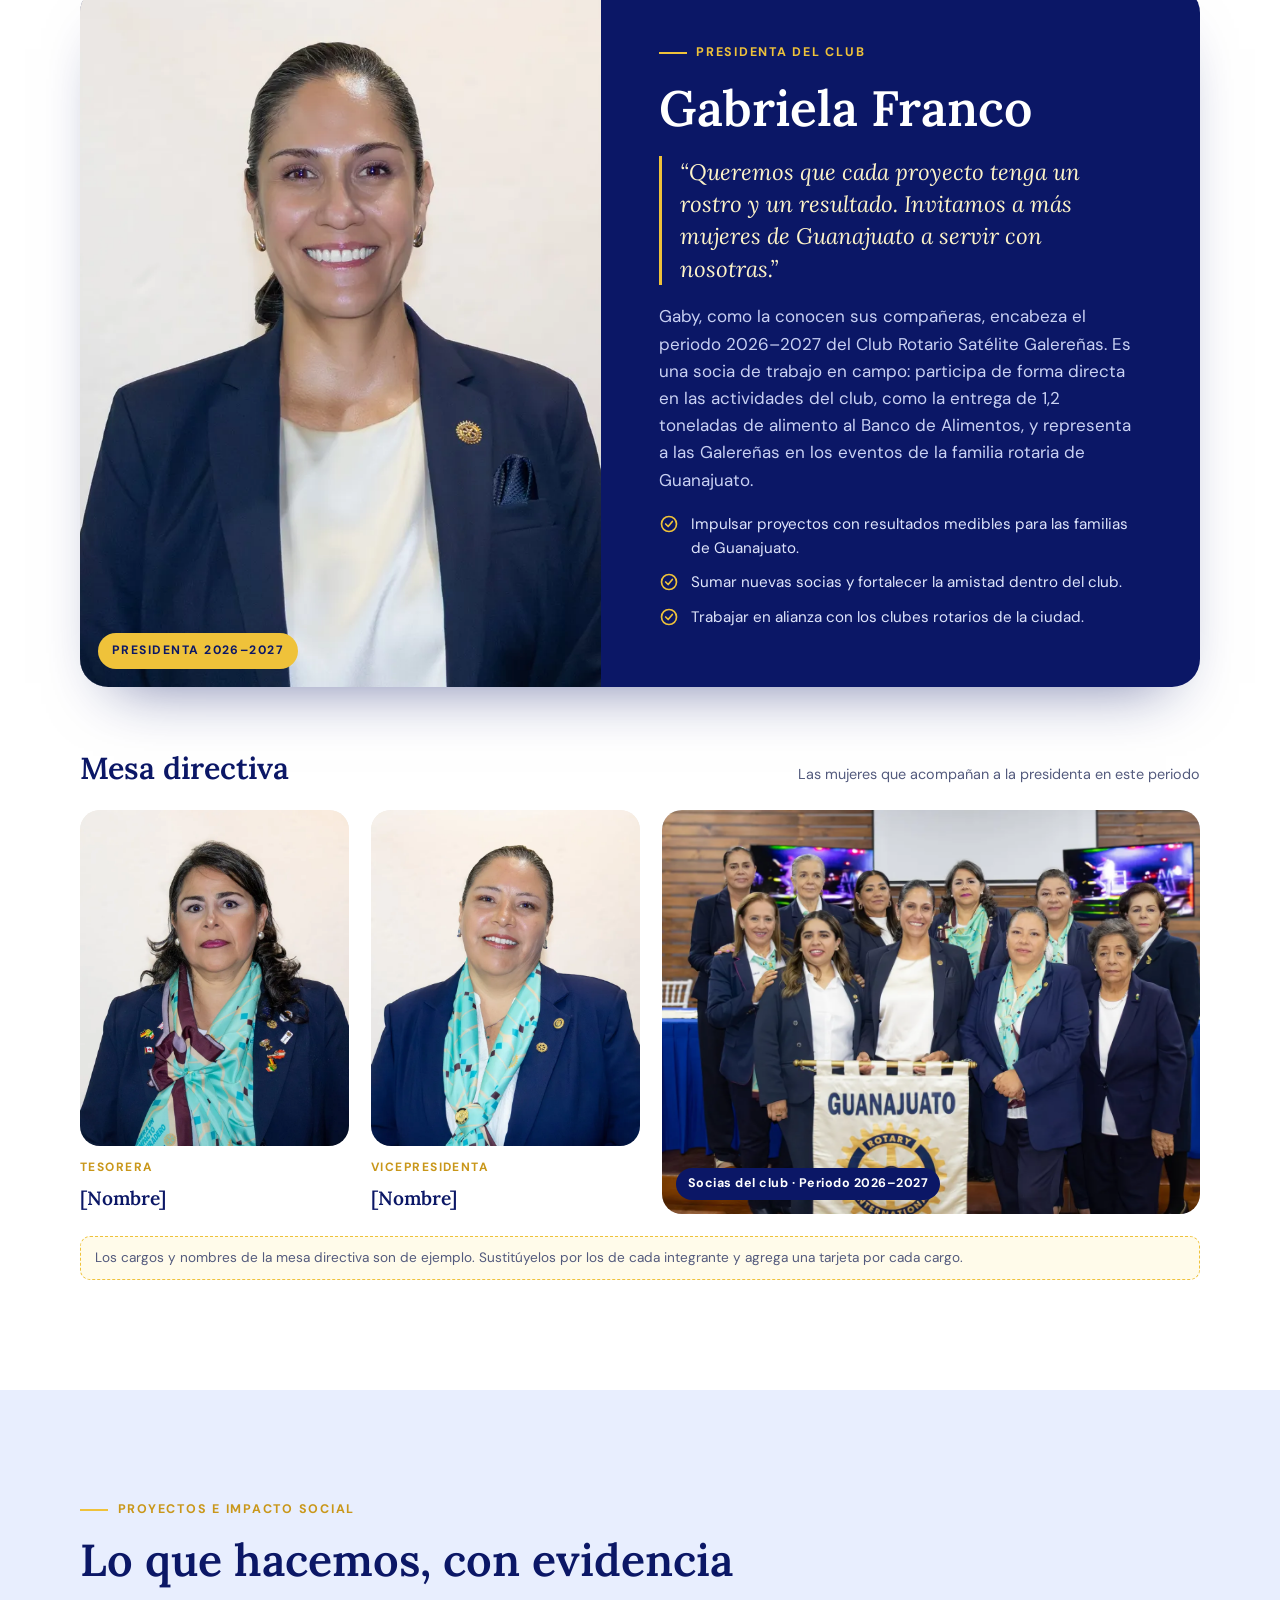
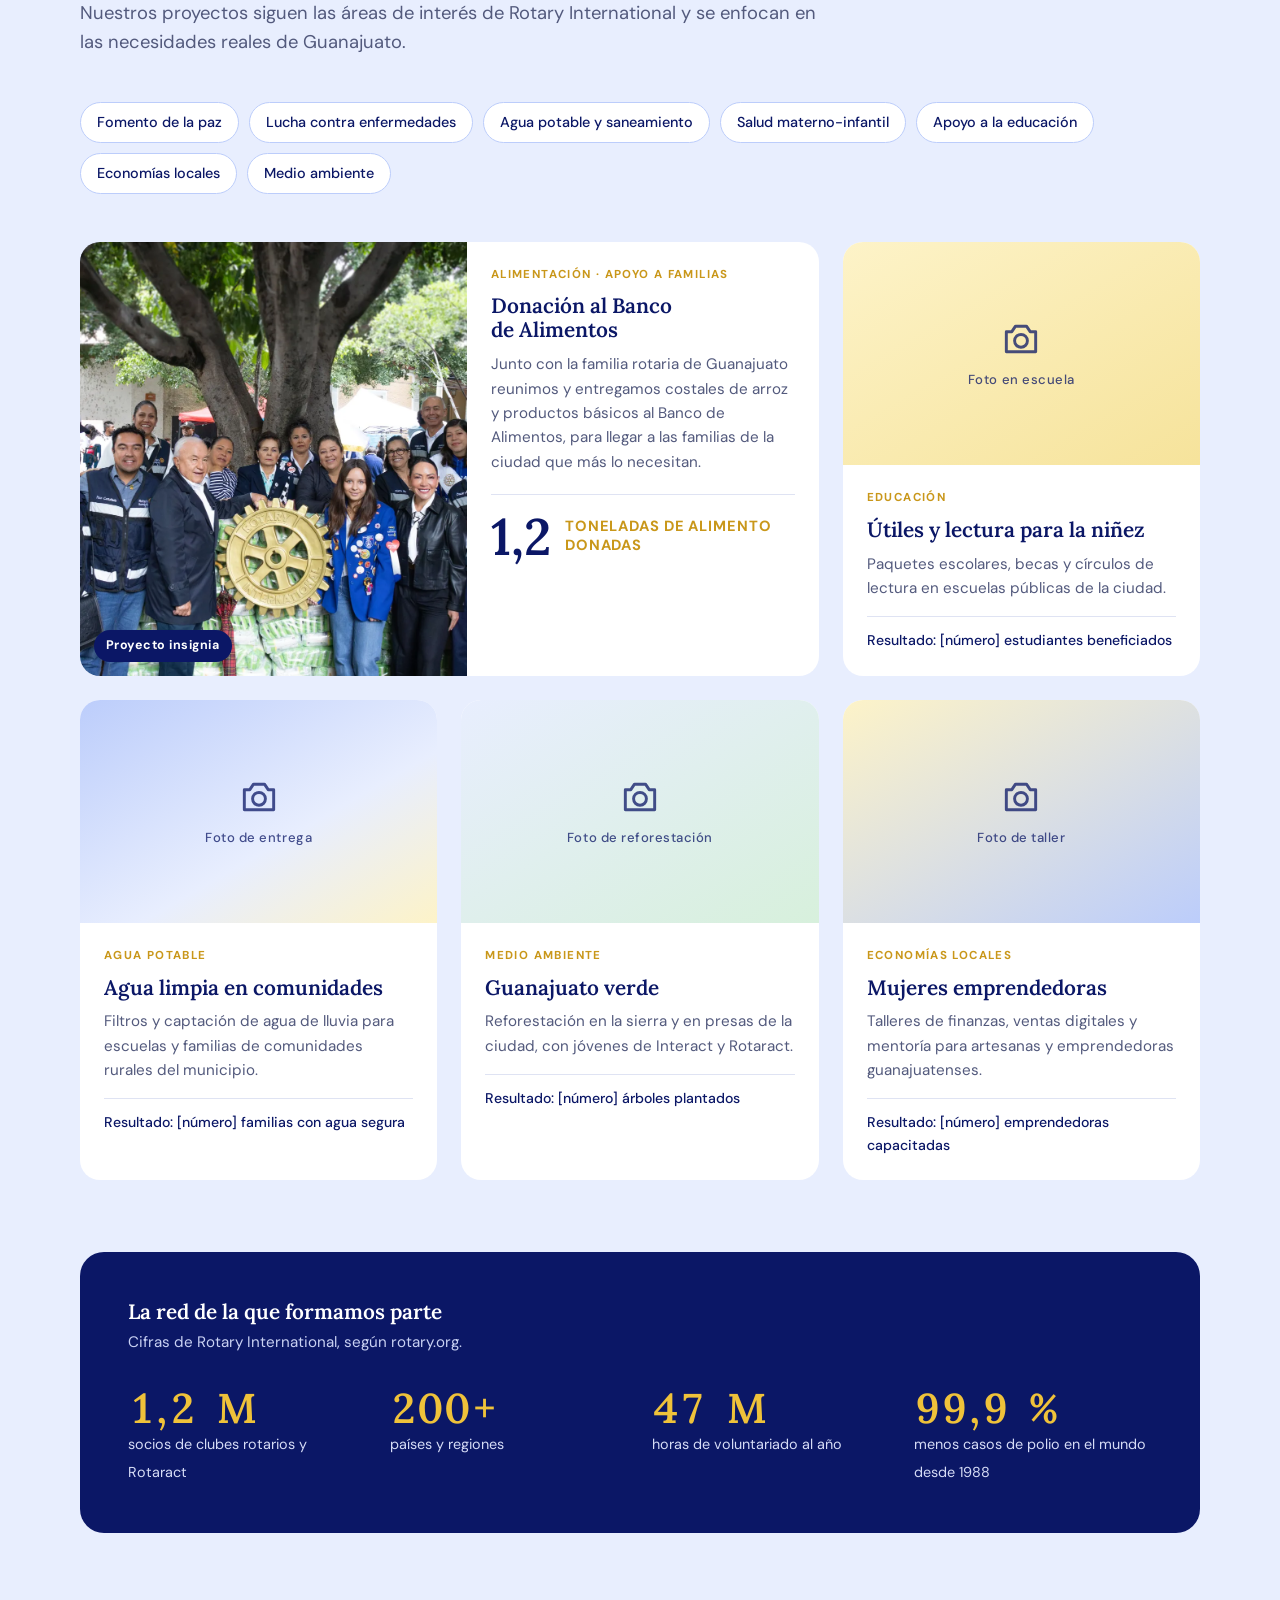
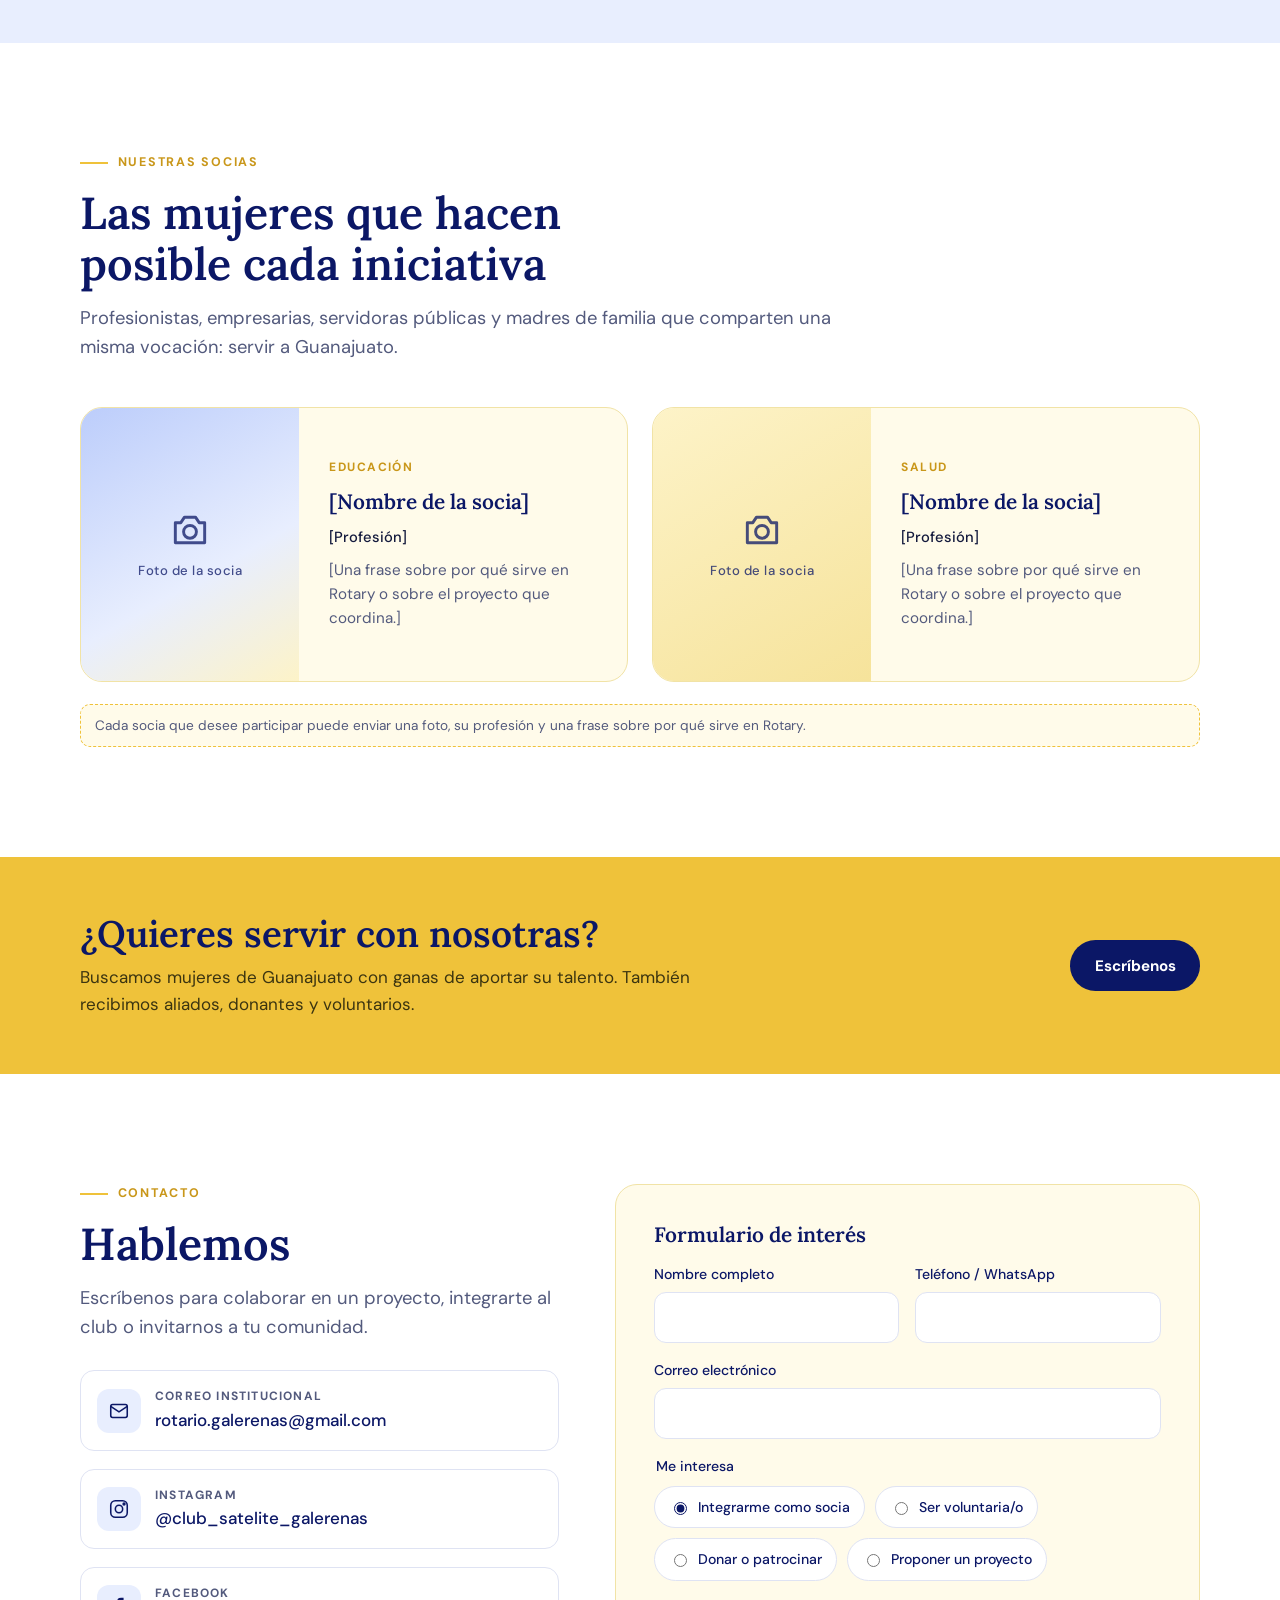
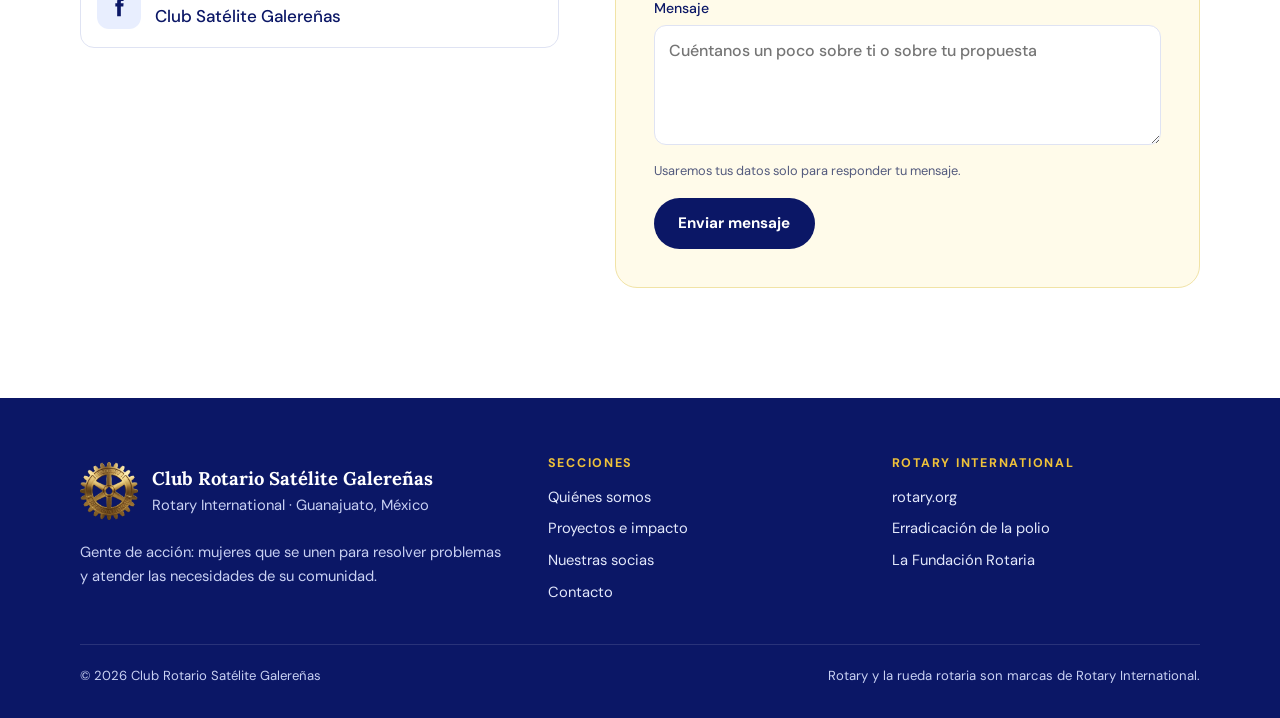
==== commit f4dbb8b4: "Add files via upload" ====
--- a/index.html
+++ b/index.html
@@ -28,8 +28,6 @@
   <symbol id="i-cam" viewBox="0 0 24 24" fill="none" stroke="currentColor" stroke-width="1.6" stroke-linecap="round" stroke-linejoin="round"><path d="M4 8h3l2-3h6l2 3h3v11H4z"/><circle cx="12" cy="13" r="3.5"/></symbol>
   <symbol id="i-check" viewBox="0 0 24 24" fill="none" stroke="currentColor" stroke-width="2" stroke-linecap="round" stroke-linejoin="round"><circle cx="12" cy="12" r="9"/><path d="m8 12 3 3 5-6"/></symbol>
   <symbol id="i-mail" viewBox="0 0 24 24" fill="none" stroke="currentColor" stroke-width="1.7"><rect x="3" y="5" width="18" height="14" rx="2"/><path d="m3 7 9 6 9-6"/></symbol>
-  <symbol id="i-pin" viewBox="0 0 24 24" fill="none" stroke="currentColor" stroke-width="1.7"><path d="M12 21s-7-6.2-7-11.5A7 7 0 0 1 19 9.5C19 14.8 12 21 12 21z"/><circle cx="12" cy="9.5" r="2.5"/></symbol>
-  <symbol id="i-wa" viewBox="0 0 24 24" fill="currentColor"><path d="M12 2a10 10 0 0 0-8.6 15.1L2 22l5-1.3A10 10 0 1 0 12 2zm0 18.2a8.2 8.2 0 0 1-4.2-1.2l-.3-.2-3 .8.8-2.9-.2-.3A8.2 8.2 0 1 1 12 20.2zm4.5-6.1c-.2-.1-1.5-.7-1.7-.8s-.4-.1-.6.1-.7.8-.8 1-.3.2-.5.1a6.7 6.7 0 0 1-3.3-2.9c-.3-.4.3-.4.7-1.3.1-.2 0-.3 0-.4l-.8-1.8c-.2-.5-.4-.4-.6-.4h-.5a1 1 0 0 0-.7.3 3 3 0 0 0-.9 2.2 5.2 5.2 0 0 0 1.1 2.8 11.9 11.9 0 0 0 4.6 4c1.7.7 2.4.8 3.2.7a2.8 2.8 0 0 0 1.8-1.3 2.3 2.3 0 0 0 .2-1.3c-.1-.1-.3-.2-.5-.3z"/></symbol>
   <symbol id="i-ig" viewBox="0 0 24 24" fill="none" stroke="currentColor" stroke-width="1.7"><rect x="3" y="3" width="18" height="18" rx="5"/><circle cx="12" cy="12" r="4"/><circle cx="17.5" cy="6.5" r="1" fill="currentColor"/></symbol>
   <symbol id="i-fb" viewBox="0 0 24 24" fill="currentColor"><path d="M14 8V6.5c0-.7.2-1 1.1-1H17V2h-2.8C11 2 10 3.5 10 6v2H8v3.5h2V22h4V11.5h2.7L17 8z"/></symbol>
 </svg>
@@ -341,21 +339,22 @@
           <p class="lead">Escríbenos para colaborar en un proyecto, integrarte al club o invitarnos a tu comunidad.</p>
         </div>
         <div class="cinfo">
-          <div class="crow"><span class="ic"><svg><use href="#i-pin"/></svg></span><div><small>Zona de trabajo</small><span class="val">Guanajuato capital y comunidades del municipio, Gto.</span></div></div>
-          <div class="crow"><span class="ic"><svg><use href="#i-mail"/></svg></span><div><small>Correo institucional</small><span class="val" id="mailVal">contacto@rotarygalerenas.org</span></div></div>
-          <div class="crow"><span class="ic"><svg><use href="#i-wa"/></svg></span><div><small>WhatsApp</small><a class="val" href="https://wa.me/524730000000" target="_blank" rel="noopener">+52 473 000 0000</a></div></div>
-          <div class="crow"><span class="ic"><svg><use href="#i-ig"/></svg></span><div><small>Instagram</small><a class="val" href="https://www.instagram.com/" target="_blank" rel="noopener">@rotarygalerenas</a></div></div>
-          <div class="crow"><span class="ic"><svg><use href="#i-fb"/></svg></span><div><small>Facebook</small><a class="val" href="https://www.facebook.com/" target="_blank" rel="noopener">Rotary Club Satélite Galereñas</a></div></div>
+          <div class="crow"><span class="ic"><svg><use href="#i-mail"/></svg></span><div><small>Correo institucional</small><a class="val" href="mailto:rotario.galerenas@gmail.com">rotario.galerenas@gmail.com</a></div></div>
+          <div class="crow"><span class="ic"><svg><use href="#i-ig"/></svg></span><div><small>Instagram</small><a class="val" href="https://www.instagram.com/club_satelite_galerenas/" target="_blank" rel="noopener">@club_satelite_galerenas</a></div></div>
+          <div class="crow"><span class="ic"><svg><use href="#i-fb"/></svg></span><div><small>Facebook</small><a class="val" href="https://www.facebook.com/people/Club-Sat%C3%A9lite-Galere%C3%B1as/61592067922469/" target="_blank" rel="noopener">Club Satélite Galereñas</a></div></div>
         </div>
       </div>
 
       <!-- FORMULARIO DE CONTACTO
-           data-whatsapp: número del club con 52 y 10 dígitos, sin espacios.
-           data-email: correo del club.
-           data-formspree: código de tu formulario de Formspree para recibir los mensajes directo en el correo (ver INSTRUCCIONES.txt). Si lo dejas vacío, la persona envía su mensaje por WhatsApp o correo. -->
-      <form class="cform" id="cform" novalidate data-whatsapp="524730000000" data-email="contacto@rotarygalerenas.org" data-formspree="">
+           data-endpoint: los mensajes llegan directo al correo del club con FormSubmit (formsubmit.co), gratis y sin cuenta.
+             La primera vez, FormSubmit manda un correo para activar el formulario (ver INSTRUCCIONES.txt).
+           data-email: correo para el botón "Enviar por correo", que aparece si el envío directo no funciona. -->
+      <form class="cform" id="cform" novalidate data-email="rotario.galerenas@gmail.com" data-endpoint="https://formsubmit.co/ajax/rotario.galerenas@gmail.com">
         <h3>Formulario de interés</h3>
-        <input type="hidden" name="subject" value="Nuevo contacto desde la página web">
+        <input type="hidden" name="_subject" value="Nuevo contacto desde la página web">
+        <input type="hidden" name="_template" value="table">
+        <input type="hidden" name="_captcha" value="false">
+        <input type="text" name="_honey" id="f-honey" tabindex="-1" autocomplete="off" aria-hidden="true" style="display:none">
         <div class="frow">
           <label for="f-name">Nombre completo<input id="f-name" name="name" autocomplete="name" required></label>
           <label for="f-phone">Teléfono / WhatsApp<input id="f-phone" name="phone" type="tel" autocomplete="tel"></label>
@@ -376,11 +375,10 @@
         <button class="btn btn-navy" id="fsubmit" type="submit" style="justify-self:start">Enviar mensaje</button>
         <div class="ok" id="fok" hidden>
           <b id="okTitle">Tu mensaje está listo</b>
-          <span id="okText">Envíalo al club por WhatsApp o por correo, o cópialo.</span>
+          <span id="okText">Envíalo al club por correo o cópialo.</span>
           <pre id="fsum"></pre>
           <div class="ok-actions">
-            <a class="btn btn-gold" id="waBtn" href="https://wa.me/524730000000" target="_blank" rel="noopener">Enviar por WhatsApp</a>
-            <a class="btn btn-ghost" id="mailBtn" href="mailto:contacto@rotarygalerenas.org">Enviar por correo</a>
+            <a class="btn btn-gold" id="mailBtn" href="mailto:rotario.galerenas@gmail.com">Enviar por correo</a>
             <button type="button" class="btn btn-ghost" id="copyBtn">Copiar mensaje</button>
           </div>
         </div>
@@ -409,8 +407,6 @@
     <div class="legal"><span>© 2026 Club Rotario Satélite Galereñas</span><span>Rotary y la rueda rotaria son marcas de Rotary International.</span></div>
   </div>
 </footer>
-
-<a class="float-wa" href="https://wa.me/524730000000" target="_blank" rel="noopener" aria-label="WhatsApp del club"><svg><use href="#i-wa"/></svg></a>
 <script src="main.js"></script>
 </body>
 </html>
--- a/estilos.css
+++ b/estilos.css
@@ -236,6 +236,3 @@
 footer a:hover{color:var(--gold)}
 footer .legal{margin-top:40px;padding-top:20px;border-top:1px solid rgba(255,255,255,.12);display:flex;flex-wrap:wrap;justify-content:space-between;gap:10px;font-size:.82rem}
 @media (max-width:760px){footer .grid{grid-template-columns:1fr}}
-
-.float-wa{position:fixed;right:calc(18px + env(safe-area-inset-right,0px));bottom:calc(18px + env(safe-area-inset-bottom,0px));z-index:40;width:56px;height:56px;border-radius:50%;background:#25D366;color:#fff;display:grid;place-items:center;box-shadow:0 10px 24px rgba(0,0,0,.2)}
-.float-wa svg{width:28px;height:28px}
